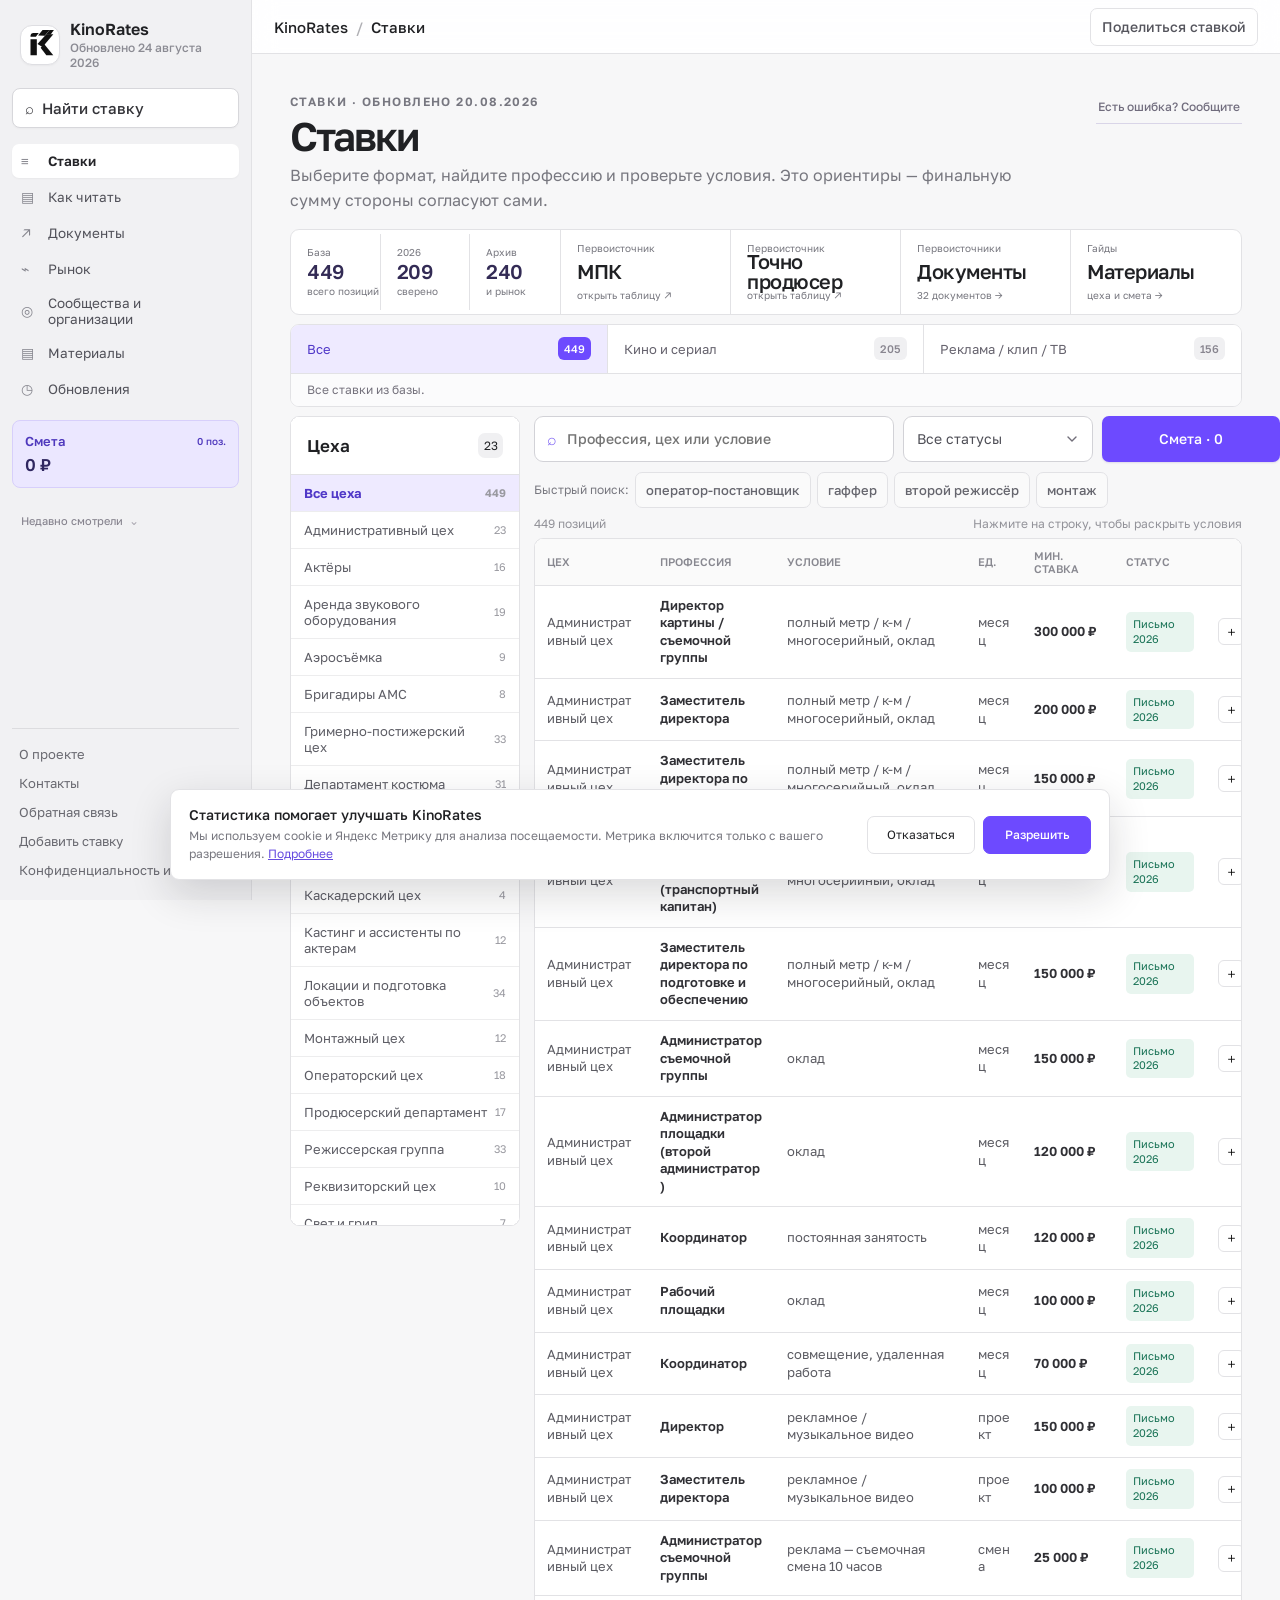
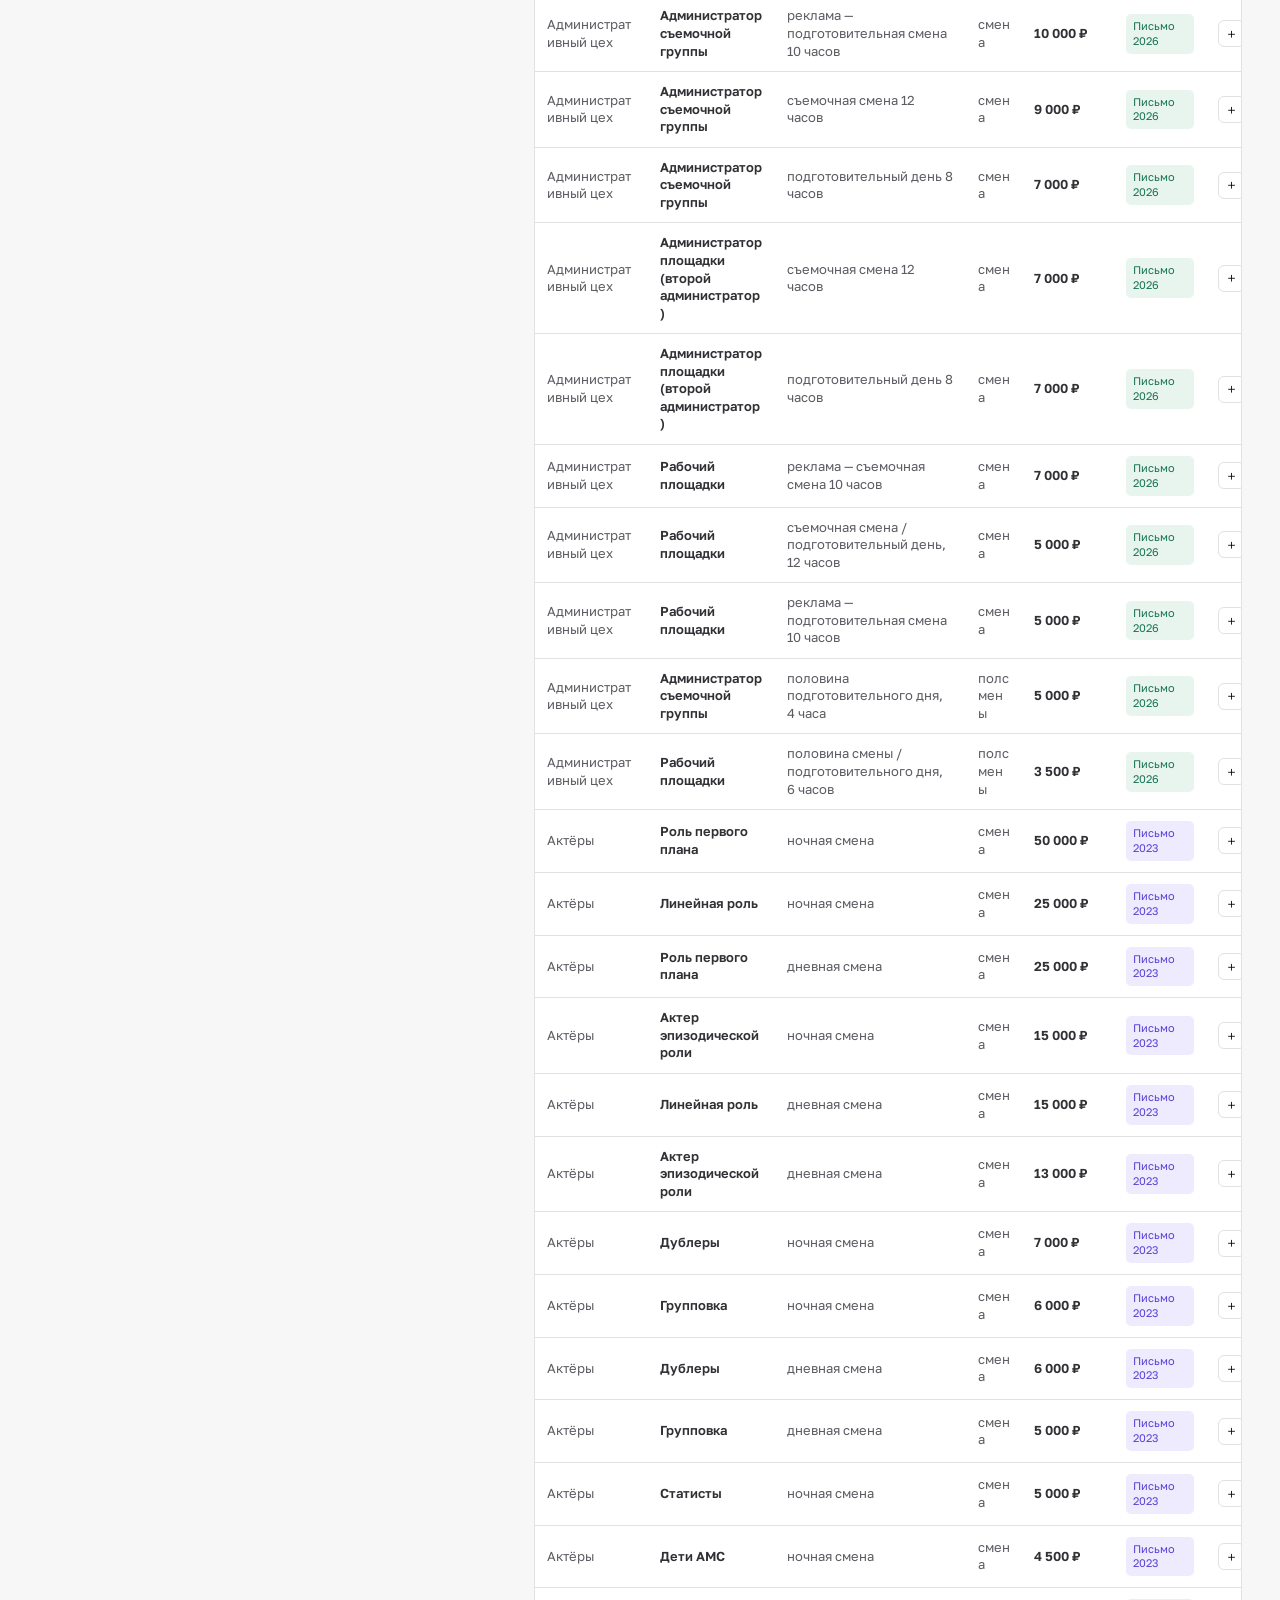
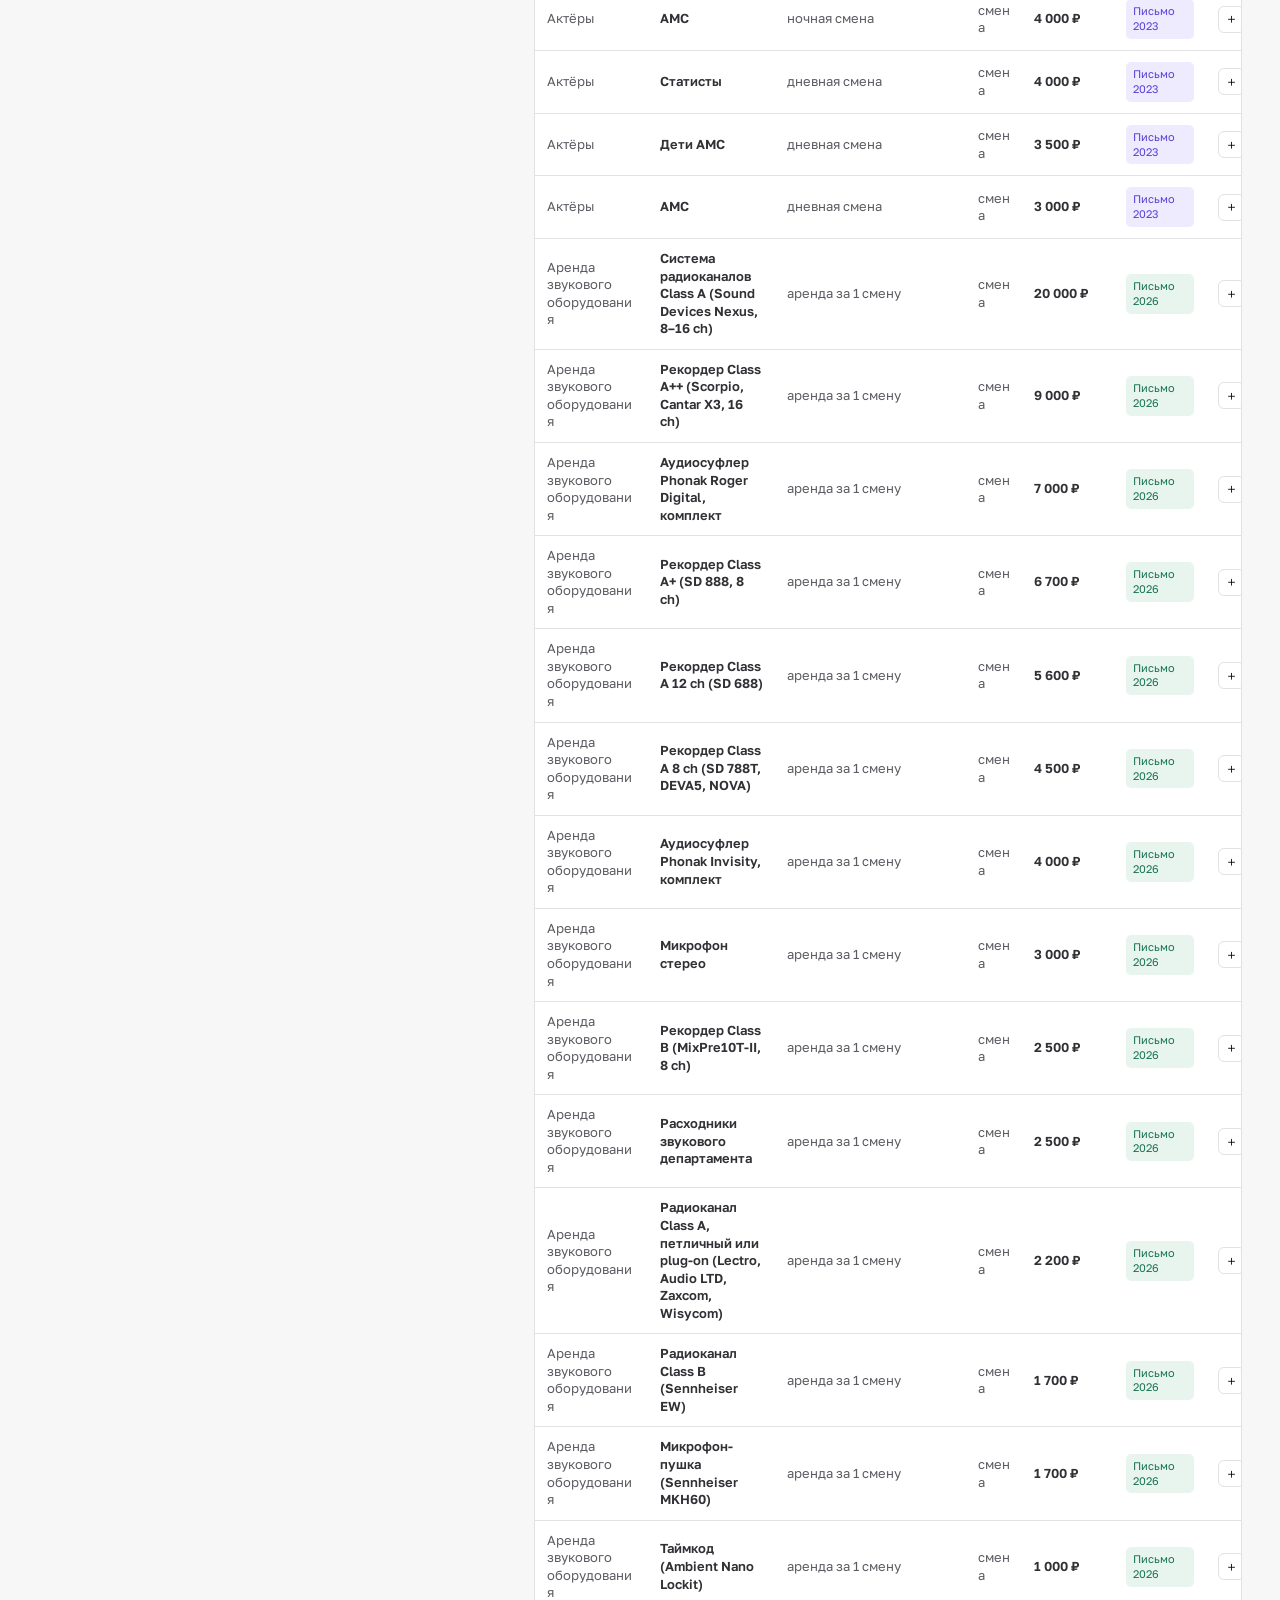
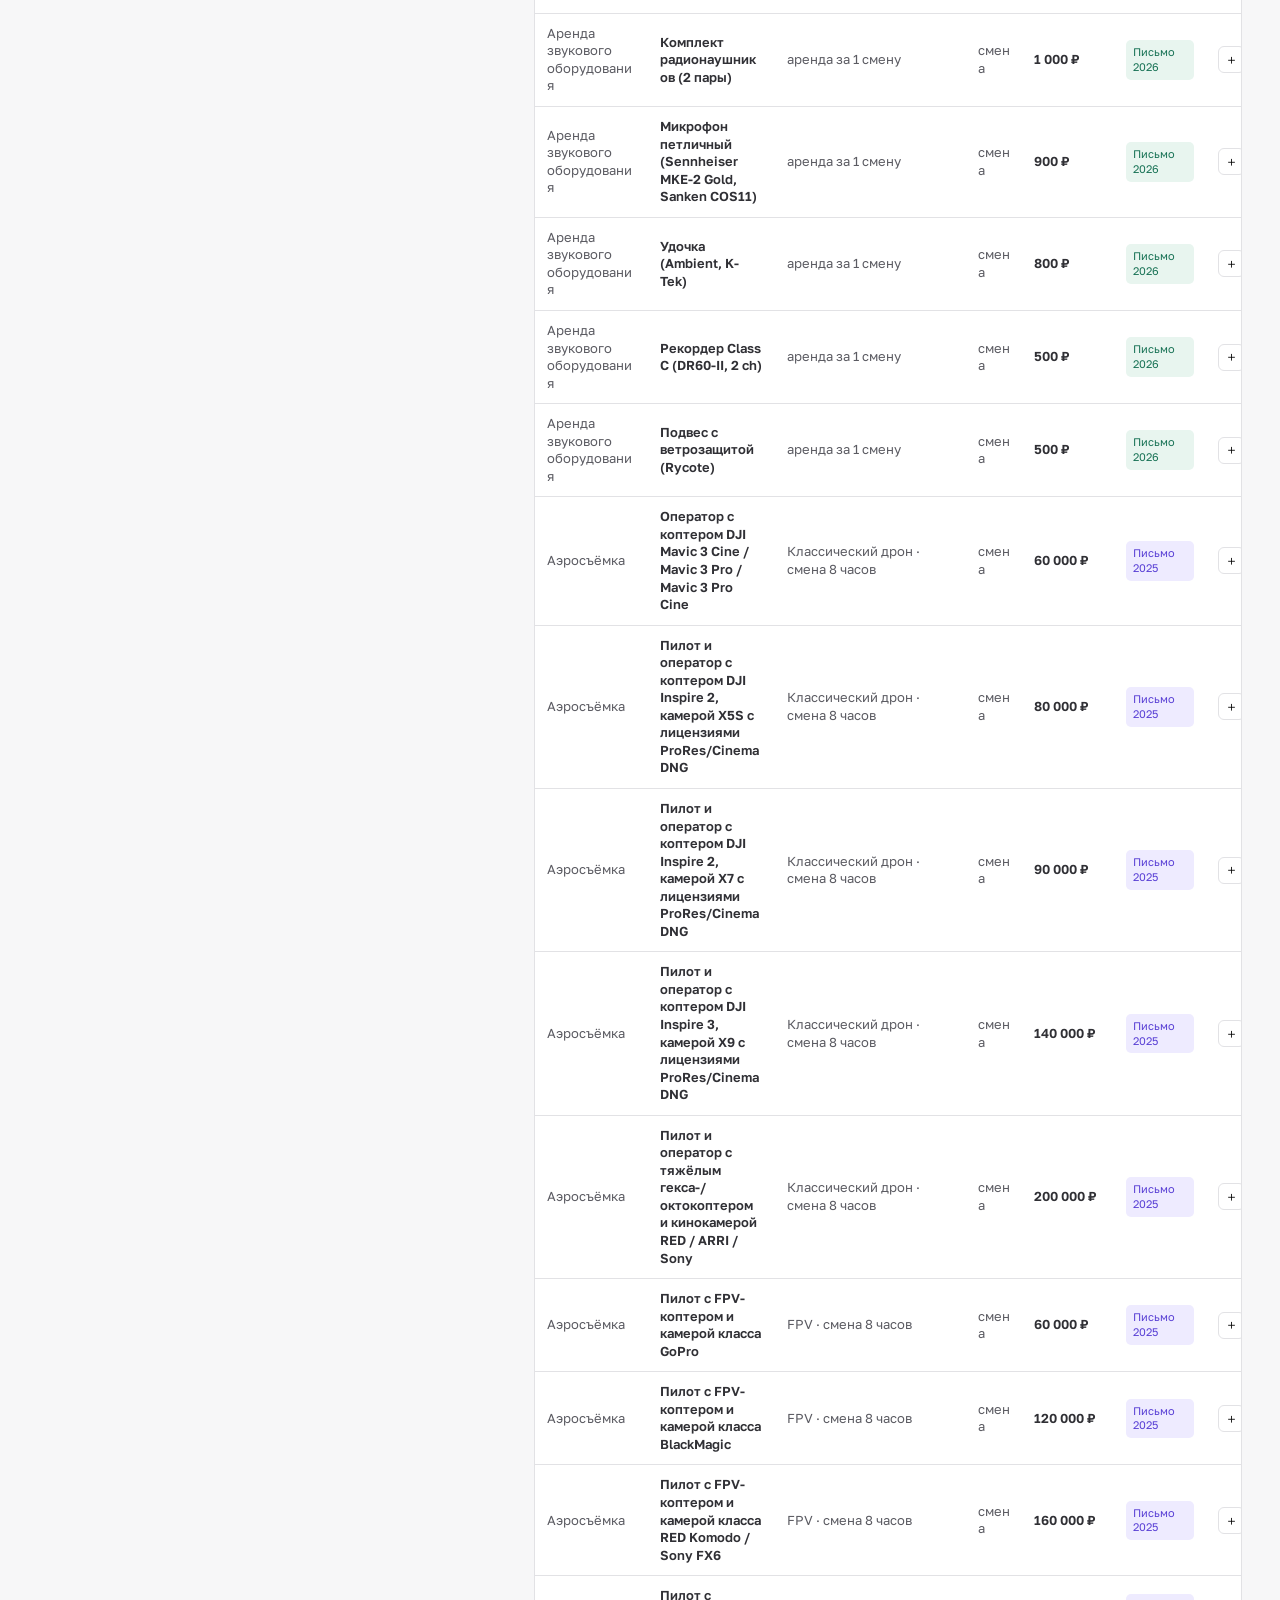
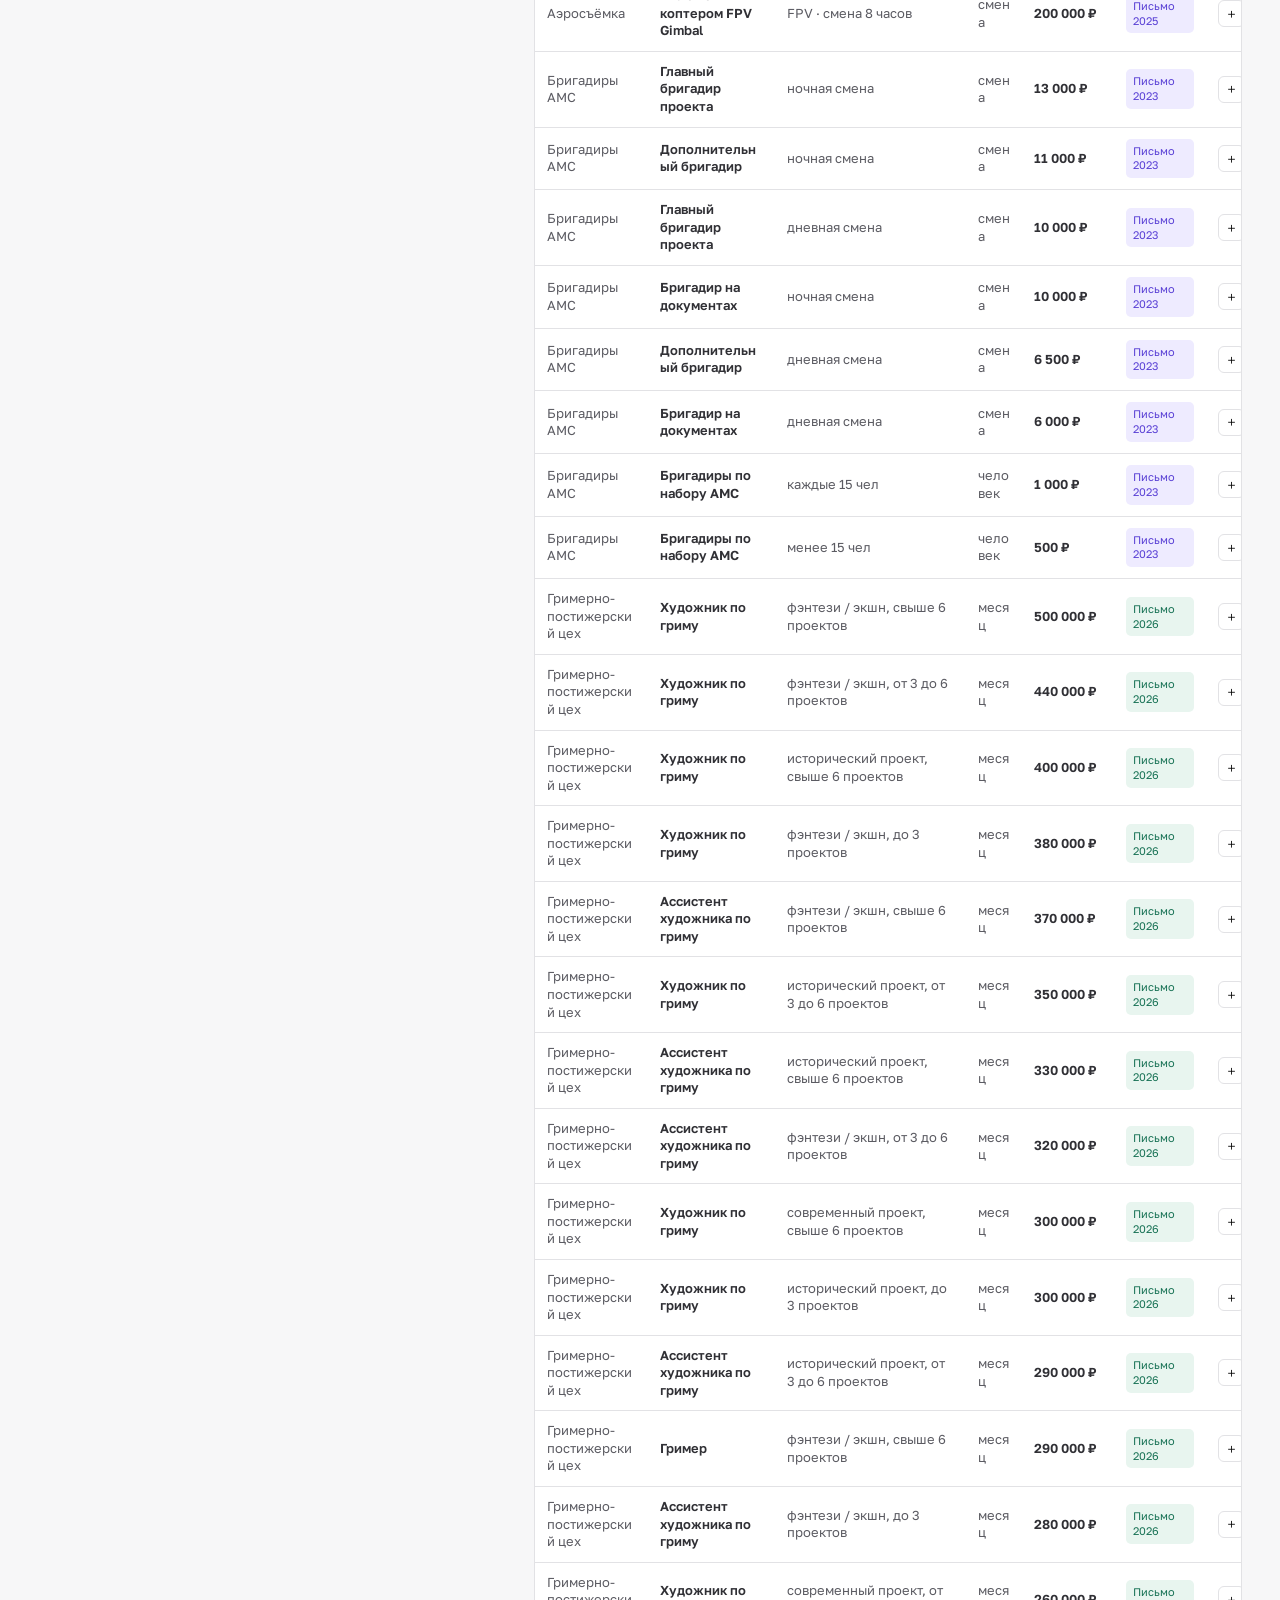
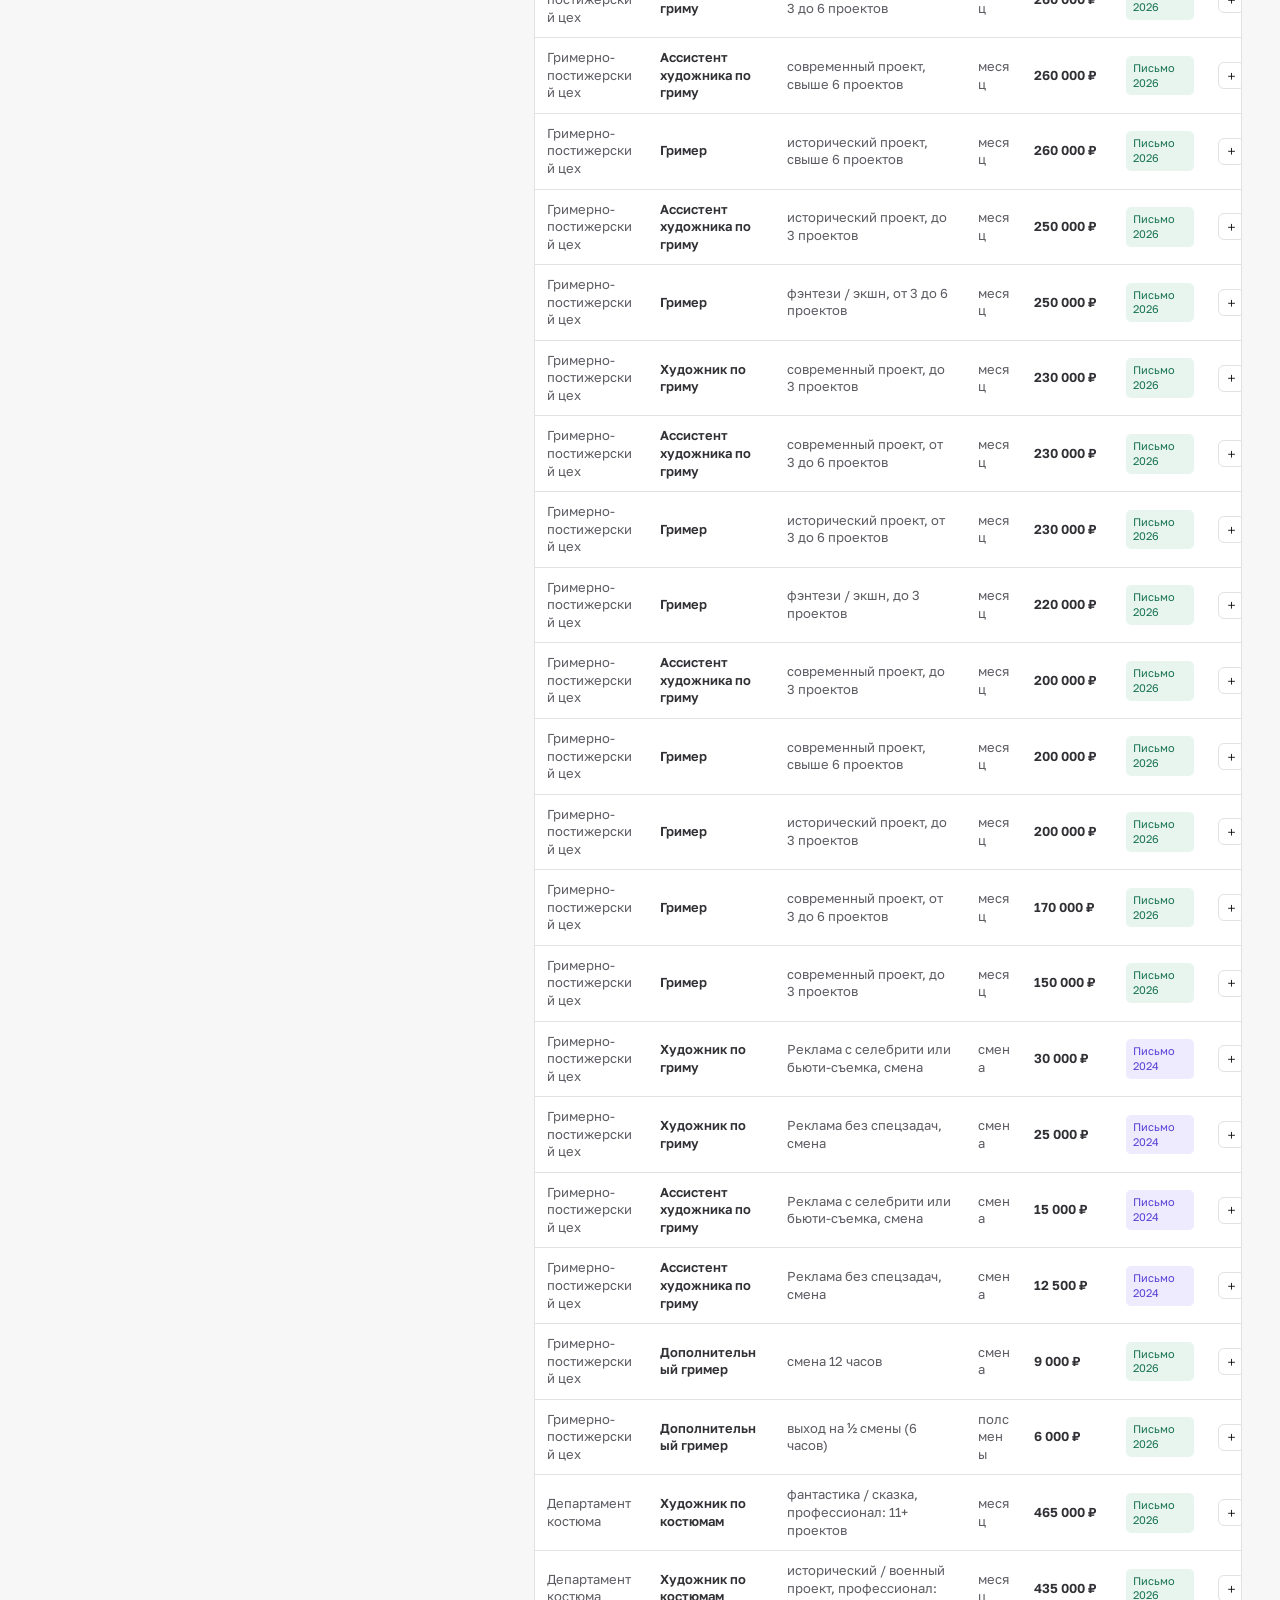
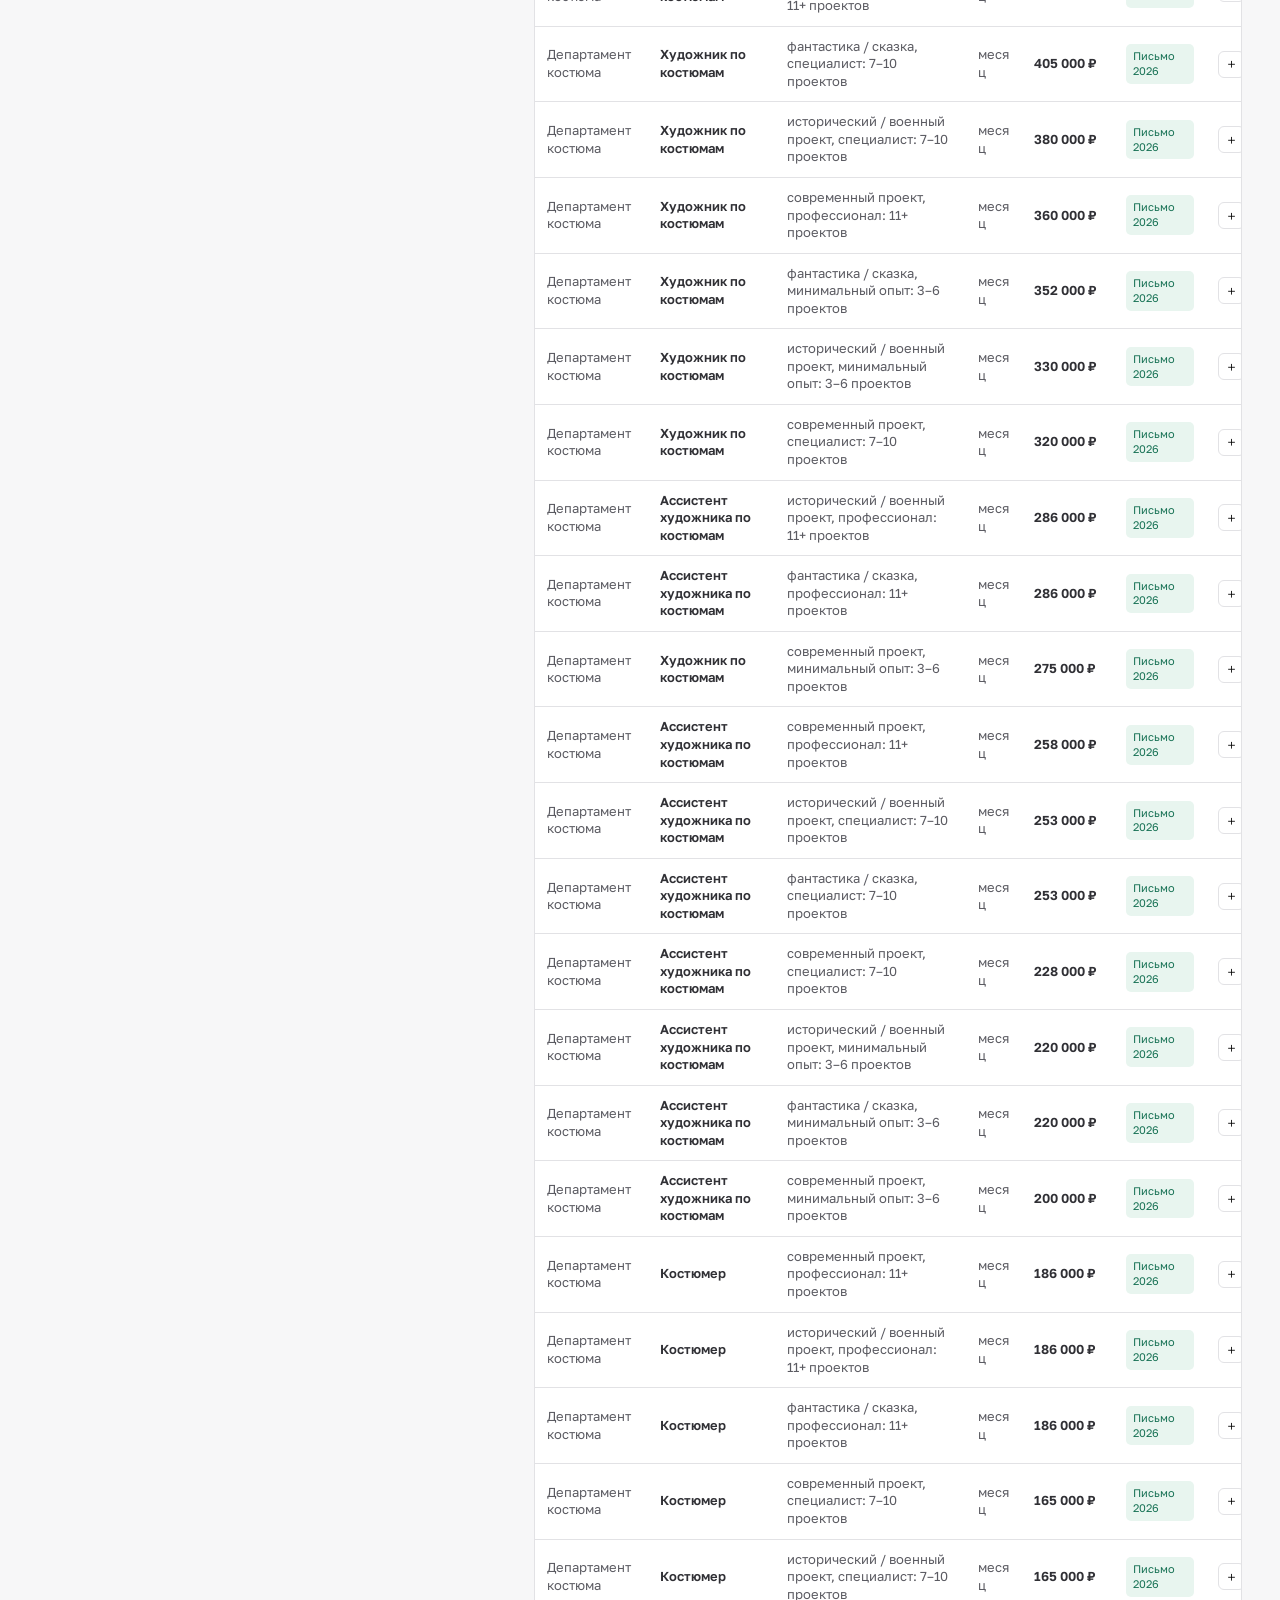
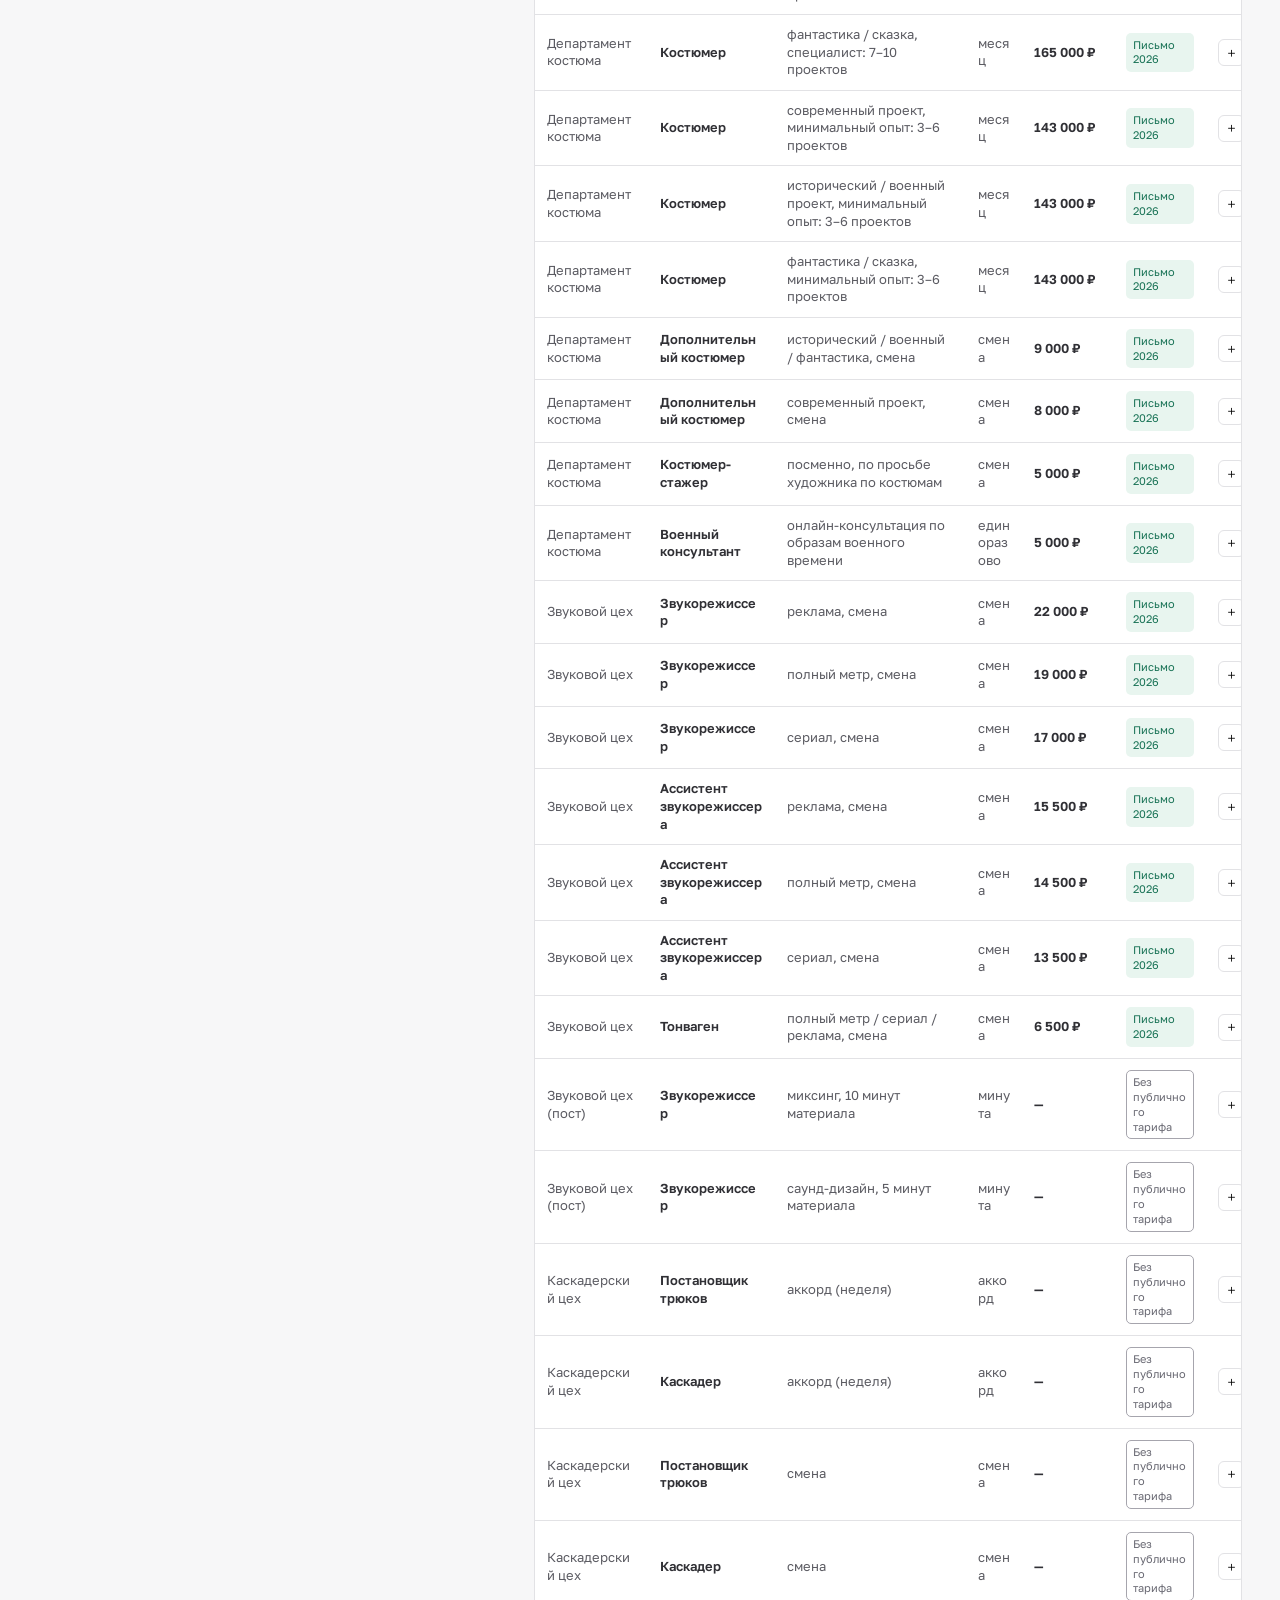
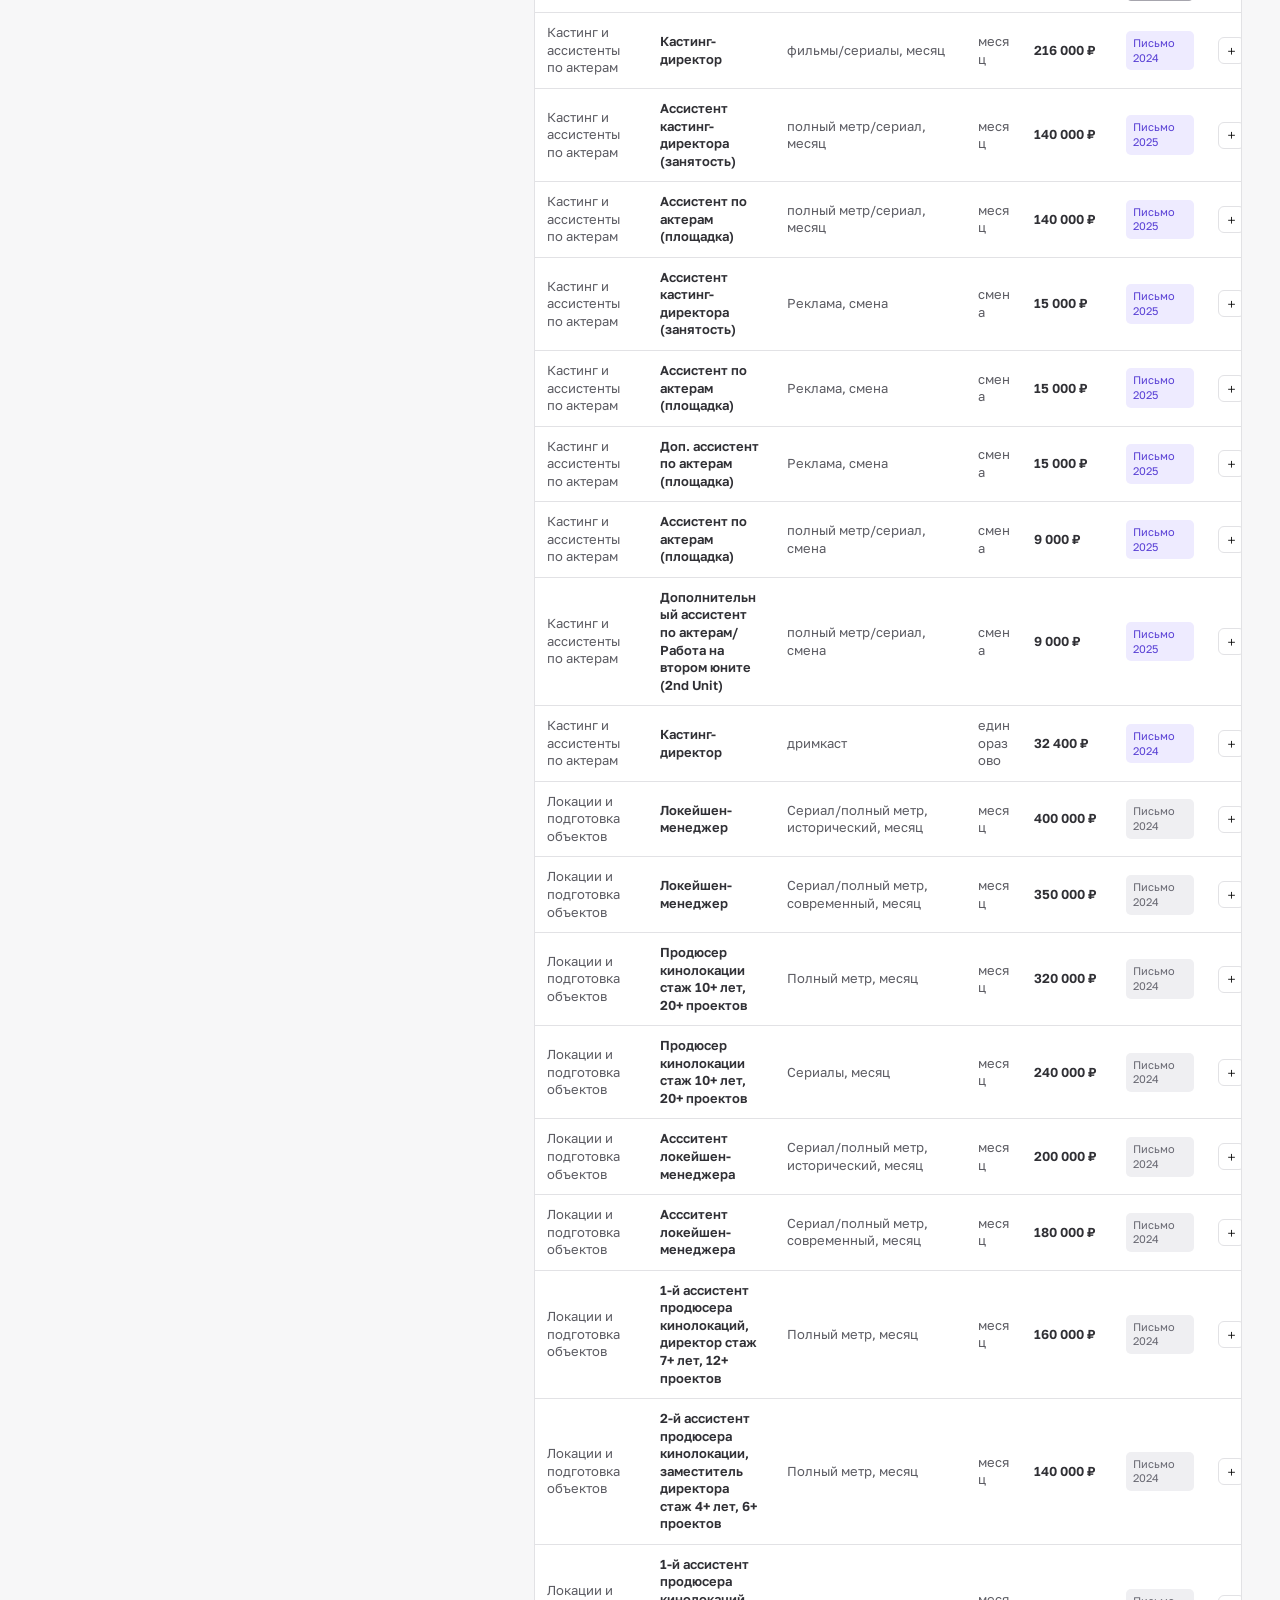
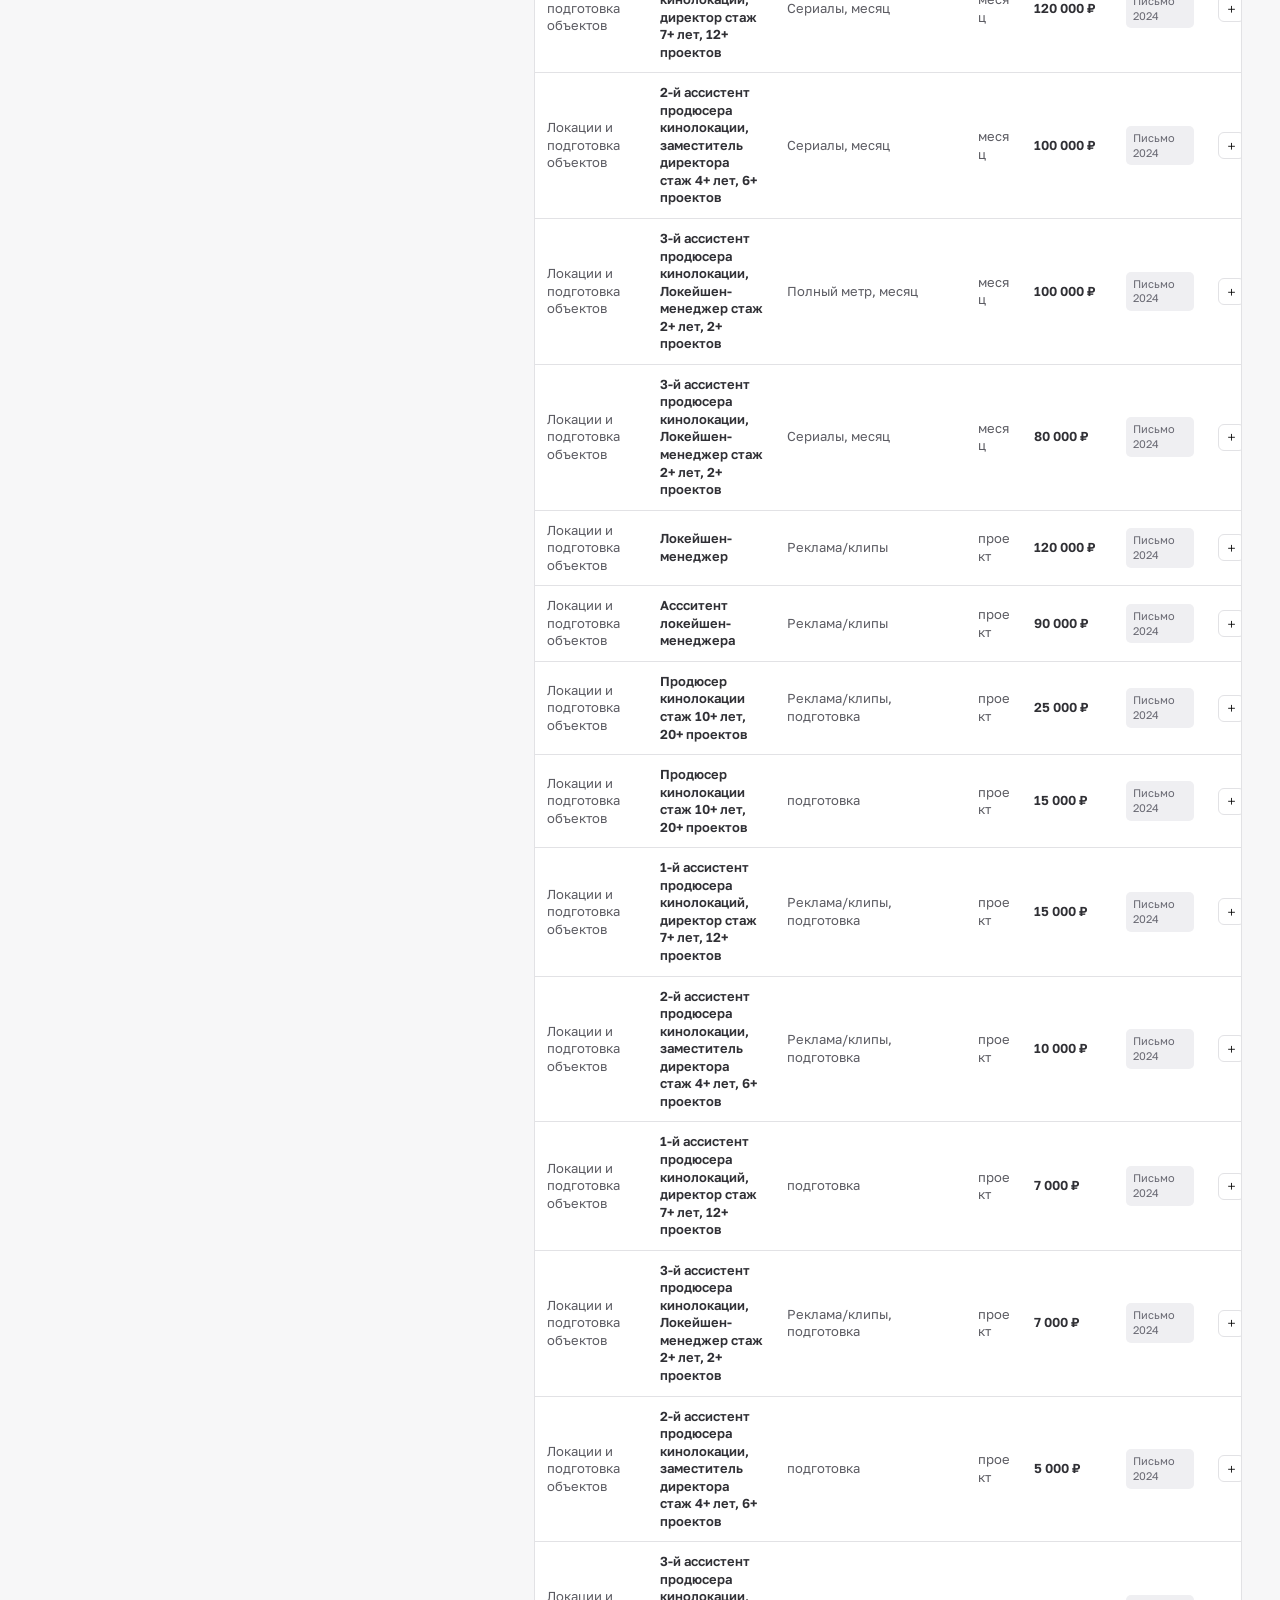
==== index.html @ 15925bc2 "Bust mobile rate context cache" ====
<!doctype html>
<html lang="ru">
<head>
  <meta charset="utf-8">
  <meta name="viewport" content="width=device-width,initial-scale=1">
  <title>KinoRates — ставки и рабочая смета</title>
  <meta name="description" content="Ставки для кино, сериалов и рекламы, первоисточники и рабочая смета — в одном месте.">
  <meta name="robots" content="index, follow, max-image-preview:large">
  <meta name="theme-color" content="#f7f7f8">
  <meta name="referrer" content="strict-origin-when-cross-origin">
  <link rel="icon" href="/favicon.svg?v=20260820-2" type="image/svg+xml">
  <link rel="canonical" href="https://kinorates.ru/">
  <meta property="og:type" content="website"><meta property="og:locale" content="ru_RU"><meta property="og:site_name" content="KinoRates">
  <meta property="og:title" content="KinoRates — ставки и рабочая смета">
  <meta property="og:description" content="Ставки для кино, сериалов и рекламы, первоисточники и рабочая смета — в одном месте.">
  <meta property="og:url" content="https://kinorates.ru/"><meta property="og:image" content="https://kinorates.ru/og-image-v9.png"><meta property="og:image:secure_url" content="https://kinorates.ru/og-image-v9.png">
  <meta property="og:image:width" content="1200"><meta property="og:image:height" content="630"><meta property="og:image:type" content="image/png"><meta property="og:image:alt" content="KinoRates — ставки для кино, сериалов и рекламы">
  <meta name="twitter:card" content="summary_large_image"><meta name="twitter:title" content="KinoRates — ставки и рабочая смета">
  <meta name="twitter:description" content="Ставки для кино, сериалов и рекламы, первоисточники и рабочая смета — в одном месте."><meta name="twitter:image" content="https://kinorates.ru/og-image-v9.png"><meta name="twitter:image:alt" content="KinoRates — ставки для кино, сериалов и рекламы">
  <script type="application/ld+json">{"@context":"https://schema.org","@graph":[{"@type":"WebSite","@id":"https://kinorates.ru/#website","url":"https://kinorates.ru/","name":"KinoRates","alternateName":"КиноРейтс","description":"Ставки для кино, сериалов и рекламы, первоисточники и рабочая смета — в одном месте.","inLanguage":"ru-RU"},{"@type":"WebApplication","@id":"https://kinorates.ru/#application","url":"https://kinorates.ru/","name":"KinoRates — ставки и рабочая смета","description":"Ставки для кино, сериалов и рекламы, первоисточники и рабочая смета — в одном месте.","applicationCategory":"BusinessApplication","operatingSystem":"Any","browserRequirements":"Requires JavaScript","inLanguage":"ru-RU","isAccessibleForFree":true,"dateModified":"2026-08-24","offers":{"@type":"Offer","price":"0","priceCurrency":"RUB"},"isPartOf":{"@id":"https://kinorates.ru/#website"}}]}</script>
  <link rel="preconnect" href="https://fonts.googleapis.com"><link rel="preconnect" href="https://fonts.gstatic.com" crossorigin>
  <link href="https://fonts.googleapis.com/css2?family=Golos+Text:wght@400;500;600&display=swap" rel="stylesheet">
  <link rel="stylesheet" href="app.css?v=20260824-5">
  <link rel="stylesheet" href="brand-logo.css?v=20260820-2">
  <link rel="stylesheet" href="typography-tune.css?v=20260820-1">
  <link rel="stylesheet" href="industry-sources.css?v=20260824-5" data-industry-sources-style>
</head>
<body>
  <div id="app">
    <main class="seo-fallback">
      <h1>Ставки для кино, сериалов и рекламы</h1>
      <p>Найдите профессию, проверьте условия и первоисточник, затем добавьте ставку в рабочую смету.</p>
      <nav aria-label="Основные разделы KinoRates">
        <a href="/stavki-kinotsekhov/">Ставки киноцехов России</a>
        <a href="/smeta-filma/">Смета фильма и расчёт бюджета</a>
        <a href="/operatorskiy-tsekh/">Ставки операторского цеха</a>
        <a href="/rezhisserskiy-tsekh/">Ставки режиссёрского цеха</a>
        <a href="/hudozhestvennyy-tsekh/">Ставки художественного цеха</a>
      </nav>
      <section>
        <h2>Что здесь есть</h2>
        <ul>
          <li>ставки по профессиям и цехам;</li>
          <li>письма, рекомендации и другие первоисточники;</li>
          <li>отдельные данные для кино, сериалов и рекламы;</li>
          <li>цветные метки свежести;</li>
          <li>рабочая смета.</li>
        </ul>
      </section>
    </main>
  </div>
  <div class="cookie-banner" id="cookieBanner" role="dialog" aria-label="Настройки аналитики" aria-live="polite" hidden><div class="cookie-copy"><b>Статистика помогает улучшать KinoRates</b><p>Мы используем cookie и Яндекс Метрику для анализа посещаемости. Метрика включится только с вашего разрешения. <button type="button" data-privacy>Подробнее</button></p></div><div class="cookie-actions"><button type="button" id="cookieReject">Отказаться</button><button class="primary" id="cookieAccept">Разрешить</button></div></div>
  <dialog class="privacy-dialog" id="privacyDialog"><div class="privacy-content"><div class="privacy-top"><div><h2>Конфиденциальность и cookie</h2><p>Какие данные использует KinoRates и зачем.</p></div><button class="dialog-x" id="privacyClose" aria-label="Закрыть">×</button></div><h3>Статистика посещений</h3><p>С вашего разрешения сайт подключает Яндекс Метрику. Она использует cookie и локальное хранилище браузера, чтобы собирать обезличенную статистику: посещённые разделы, источник перехода, характеристики устройства и действия на сайте. До согласия счётчик не загружается.</p><h3>Рабочая смета</h3><p>Добавленные позиции и параметры сметы сохраняются локально в вашем браузере. KinoRates не получает их и не передаёт на сервер.</p><h3>Обратная связь</h3><p>Если вы добровольно отправляете сообщение, обрабатываются указанные вами email, текст обращения и адрес страницы. Данные используются только для рассмотрения обращения и передаются через FormSubmit.</p><h3>Кому могут передаваться данные</h3><ul><li>ООО «Яндекс» — при разрешённой аналитике;</li><li>FormSubmit — при отправке формы обратной связи;</li><li>GitHub Pages — как техническая площадка размещения сайта.</li></ul><h3>Ваш выбор</h3><p>Вы можете отказаться от аналитики без ограничения функций сайта. Изменить выбор можно через пункт «Конфиденциальность и cookie» в левом меню. Связаться с владельцем сайта: <a href="mailto:snegproduction@gmail.com">snegproduction@gmail.com</a>.</p></div></dialog>
  <script src="production-type-filter.js?v=20260823-1"></script><script src="site-updates-data.js?v=20260824-2"></script><script src="updates.js?v=20260820-30"></script><script src="check-log.js?v=20260822-5"></script><script src="rates-data.js?v=20260820-30"></script><script src="sources-data.js?v=20260824-1"></script><script src="market-data.js?v=20260820-30"></script>
  <script src="vendor/pdfmake.min.js" integrity="sha384-G23ofMOEI98f9UnroUBjDi6Ll55Y5E6bOX4VAMJo0nIbuQRIxzn0g4athUOb58zs"></script><script src="vendor/vfs_fonts.js" integrity="sha384-pv+tpy6KGI5sKXJDf7oGPdvyVNKYXfAmDYpZ3r3PNP0d13PJQ6YMiiAEndd5sU15"></script><script>window.KINORATES_PDF_RUNTIME_READY=!!window.pdfMake?.createPdf;</script>
  <script src="app.js?v=20260824-7"></script>
  <script src="seo-nav-link.js?v=20260824-11"></script>
  <script src="industry-support-sources.js?v=20260824-6"></script>
  <script src="share-rate-fix.js?v=20260823-1"></script>
  <script src="budget-ux.js?v=20260824-1" data-budget-ux></script>
  <script src="budget-open-fix.js?v=20260823-1"></script>
  <script src="budget-clear.js?v=20260823-1"></script>
  <script src="budget-header-sync.js?v=20260822-2"></script>
  <script src="contact-telegram.js?v=20260822-1"></script>
  <script src="mobile-budget-flow.js?v=20260901-1"></script>
  <script src="export-branding.js?v=20260823-2"></script>
</body>
</html>
---- app.css ----
:root{--bg:#f7f7f8;--panel:#fff;--ink:#202124;--muted:#77777f;--line:#e2e2e5;--soft:#f0f0f2;--accent:#6d4aff;--accent-soft:#eeeaff;--green:#158a64;--side:252px;font-family:"Golos Text",ui-sans-serif,-apple-system,BlinkMacSystemFont,"Segoe UI",sans-serif;color:var(--ink);background:var(--bg)}
*{box-sizing:border-box}body{margin:0;min-width:320px;background:var(--bg)}button,input,textarea,select{font:inherit}button{cursor:pointer}a{color:inherit;text-decoration:none}.shell{min-height:100vh;display:grid;grid-template-columns:var(--side) minmax(0,1fr)}
.sidebar{position:sticky;z-index:20;top:0;height:100vh;display:flex;flex-direction:column;padding:12px;border-right:1px solid var(--line);background:#f1f1f3}.brand{display:flex;gap:10px;align-items:center;padding:7px 8px 18px;font-size:13px;font-weight:720}.brand b{display:grid;width:28px;height:28px;place-items:center;border-radius:8px;color:#fff;background:var(--ink)}.brand span{display:grid}.brand small{margin-top:1px;color:#8b8b93;font-size:8px;font-weight:500}.new-button{width:100%;display:flex;gap:8px;align-items:center;padding:10px 12px;border:1px solid #d7d7db;border-radius:8px;background:#fff;color:#333338;font-size:11px;font-weight:650;text-align:left;box-shadow:0 1px 2px rgba(0,0,0,.03)}
.sidebar nav{display:grid;gap:2px;margin-top:16px}.sidebar nav a,.history a{display:grid;grid-template-columns:20px 1fr auto;gap:7px;align-items:center;min-height:34px;padding:0 9px;border-radius:7px;color:#515159;font-size:11px}.sidebar nav a.active{color:#242428;background:#fff;box-shadow:0 1px 2px rgba(0,0,0,.04)}.sidebar i{color:#85858d;font-style:normal}.sidebar em{display:grid;min-width:17px;height:17px;place-items:center;border-radius:5px;color:#8a8a91;background:var(--soft);font-size:8px;font-style:normal}.history{display:grid;gap:2px;margin-top:24px}.history>small{margin:0 9px 7px;color:#929299;font-size:8px;font-weight:700;letter-spacing:.08em}.history a{color:#77777e;font-size:10px}.sidebar footer{display:grid;gap:3px;margin-top:auto;padding:12px 7px 5px;border-top:1px solid #dcdcdf}.sidebar footer a,.sidebar footer button{padding:5px 0;border:0;color:#696970;background:transparent;font-size:9px;text-align:left}.sidebar footer small{margin-top:6px;color:#9b9ba1;font-size:8px}
main{min-width:0}.topbar{position:sticky;z-index:10;top:0;height:54px;display:flex;align-items:center;justify-content:space-between;padding:0 22px;border-bottom:1px solid var(--line);background:rgba(255,255,255,.88);backdrop-filter:blur(12px)}.breadcrumb{display:flex;gap:8px;font-size:11px;font-weight:650}.breadcrumb span{color:#b0b0b5}.top-actions{display:flex;gap:10px;align-items:center}.quiet,.primary{min-height:32px;padding:0 11px;border-radius:7px;font-size:10px;font-weight:600}.quiet{border:1px solid var(--line);background:#fff;color:#55555d}.primary{border:0;color:#fff;background:var(--accent)}.avatar{width:29px;height:29px;border:0;border-radius:8px;color:#4f38c9;background:#e9e4ff;font-size:9px;font-weight:700}.menu{display:none;border:0;background:transparent}.view{max-width:1260px;margin:0 auto;padding:36px 38px 90px}
.hero{max-width:850px;margin:34px auto 45px;text-align:center}.eyebrow,.page-head>div>span,.content-section header small,.block header small{color:#777780;font-size:8px;font-weight:720;letter-spacing:.12em;text-transform:uppercase}.hero h1{margin:13px 0 8px;font-size:clamp(36px,5vw,58px);line-height:1;letter-spacing:-.055em}.hero>p{margin:0 auto 24px;color:var(--muted);font-size:12px;line-height:1.55}.assistant-bar{max-width:760px;margin:0 auto;padding:13px 14px 9px;border:1px solid #d2d2d7;border-radius:14px;background:#fff;text-align:left;box-shadow:0 10px 32px rgba(0,0,0,.065)}.assistant-bar textarea{width:100%;min-height:43px;resize:none;border:0;outline:0;background:transparent;color:var(--ink);font-size:12px}.assistant-actions{display:flex;align-items:center;gap:8px}.assistant-actions button{width:26px;height:26px;border:1px solid var(--line);border-radius:7px;background:#fff}.assistant-actions span{color:#9999a0;font-size:8px}.assistant-actions .send{margin-left:auto;border:0;color:#fff;background:var(--ink)}.prompt-chips{display:flex;flex-wrap:wrap;justify-content:center;gap:7px;margin-top:12px}.prompt-chips button,.suggested button{min-height:28px;padding:0 10px;border:1px solid var(--line);border-radius:7px;color:#66666e;background:#fafafa;font-size:9px}
.snapshot{display:grid;grid-template-columns:repeat(4,1fr);margin-bottom:14px;border:1px solid var(--line);border-radius:9px;background:#fff}.snapshot div{padding:17px 18px;border-right:1px solid var(--line)}.snapshot div:last-child{border:0}.snapshot span{display:block;color:var(--muted);font-size:8px}.snapshot b{display:block;margin-top:6px;font-size:22px;letter-spacing:-.035em}.home-grid{display:grid;grid-template-columns:1fr 1fr;gap:14px}.block,.content-section{border:1px solid var(--line);border-radius:9px;background:#fff}.block>header,.content-section>header{display:flex;justify-content:space-between;align-items:flex-start;padding:18px;border-bottom:1px solid var(--line)}.block h2,.content-section h2{margin:4px 0 0;font-size:14px}.block header a,.content-section header a{color:#696970;font-size:9px}.empty{min-height:215px;display:grid;grid-template-columns:34px 1fr;gap:11px;align-content:center;padding:22px}.empty-icon{display:grid;width:32px;height:32px;place-items:center;border-radius:8px;color:#765cff;background:var(--accent-soft)}.empty b{font-size:11px}.empty p{max-width:320px;margin:4px 0 12px;color:var(--muted);font-size:9px;line-height:1.5}.empty button{grid-column:2;width:max-content}.updates{padding:7px 18px}.updates article{display:grid;grid-template-columns:8px 1fr;gap:10px;padding:12px 0;border-bottom:1px solid var(--line)}.updates article:last-child{border:0}.updates article>span{width:5px;height:5px;margin-top:5px;border-radius:50%;background:var(--accent)}.updates b{font-size:10px}.updates p{margin:3px 0;color:var(--muted);font-size:8px;line-height:1.45}.updates small{color:#a0a0a6;font-size:7px}.content-section{margin-top:14px}.article-grid{display:grid;grid-template-columns:repeat(3,1fr)}.article-grid.standalone{margin-top:14px;border:1px solid var(--line);border-radius:9px;background:#fff}.article-grid article{min-height:185px;padding:20px;border-right:1px solid var(--line)}.article-grid article:last-child{border:0}.article-grid article>span,.knowledge-lead span{color:#684fe5;font-size:8px;font-weight:700;text-transform:uppercase}.article-grid h3{margin:20px 0 8px;font-size:13px;line-height:1.25}.article-grid p{margin:0;color:var(--muted);font-size:9px;line-height:1.55}.article-grid a{display:block;margin-top:18px;color:#55555d;font-size:9px;font-weight:650}
.page-head{display:flex;justify-content:space-between;align-items:flex-start;padding:17px 0 28px;border-bottom:1px solid var(--line)}.page-head h1{margin:7px 0 8px;font-size:36px;line-height:1;letter-spacing:-.045em}.page-head p{max-width:590px;margin:0;color:var(--muted);font-size:11px;line-height:1.55}.empty-project{max-width:560px;margin:70px auto 0;text-align:center}.project-visual{display:flex;justify-content:center;margin-bottom:24px}.project-visual i{display:grid;width:58px;height:72px;place-items:center;margin-left:-8px;border:1px solid var(--line);border-radius:9px;background:#fff;color:#8c8c94;box-shadow:0 7px 18px rgba(0,0,0,.04);font-size:10px;font-style:normal;transform:rotate(-4deg)}.project-visual i:nth-child(2){z-index:2;color:#674cde;transform:translateY(-7px)}.project-visual i:nth-child(3){transform:rotate(4deg)}.empty-project h2{margin:0;font-size:19px}.empty-project p{max-width:450px;margin:8px auto 18px;color:var(--muted);font-size:10px;line-height:1.6}
.data-toolbar{display:grid;grid-template-columns:1fr 170px;gap:9px;margin-top:18px}.ai-search{display:flex;align-items:center;gap:8px;padding:0 12px;border:1px solid #d2d2d7;border-radius:9px;background:#fff}.ai-search span{color:#7b60f3}.ai-search input,.data-toolbar select{height:42px;border:0;outline:0;background:transparent;font-size:10px}.ai-search input{width:100%}.data-toolbar select{padding:0 10px;border:1px solid var(--line);border-radius:9px;background:#fff}.suggested{display:flex;gap:6px;align-items:center;margin:9px 0 16px}.suggested span{color:var(--muted);font-size:8px}.table-meta{display:flex;justify-content:space-between;margin-bottom:7px;color:#929299;font-size:8px}.table-wrap{overflow:auto;border:1px solid var(--line);border-radius:9px;background:#fff}table{width:100%;min-width:850px;border-collapse:collapse}th{padding:10px 12px;border-bottom:1px solid var(--line);color:#888890;background:#fafafa;font-size:7px;text-align:left;text-transform:uppercase}td{max-width:280px;padding:11px 12px;border-bottom:1px solid var(--line);color:#5b5b62;font-size:9px}tr:last-child td{border:0}td b{color:#303035}td small{display:block;margin-top:3px;color:#94949b;font-size:7px}.status{display:inline-flex;padding:4px 6px;border-radius:5px;color:#86734c;background:#f7f1e6;font-size:7px}.status.good{color:#187255;background:#e8f5ef}
.knowledge-lead{display:grid;grid-template-columns:1.2fr .8fr;gap:45px;margin:20px 0 14px;padding:34px;border:1px solid var(--line);border-radius:9px;background:#fff}.knowledge-lead h2{max-width:500px;margin:12px 0 9px;font-size:25px;letter-spacing:-.035em}.knowledge-lead p{color:var(--muted);font-size:10px;line-height:1.6}.knowledge-dialog{padding:17px;border-radius:9px;background:#f5f5f6}.knowledge-dialog span{display:block;margin-top:8px;color:#94949b;font-size:7px}.knowledge-dialog p{margin:5px 0 15px;color:#494950;font-size:9px}.resource-list{margin-top:18px;border:1px solid var(--line);border-radius:9px;background:#fff}.resource-list a{display:grid;grid-template-columns:32px 1fr auto;gap:10px;align-items:center;padding:14px 16px;border-bottom:1px solid var(--line)}.resource-list a:last-child{border:0}.resource-list i{color:#9b9ba2;font-size:8px;font-style:normal}.resource-list b{display:block;font-size:10px}.resource-list span{display:block;margin-top:3px;color:var(--muted);font-size:8px}.resource-list em{color:#68686f;font-size:8px;font-style:normal}
.about-grid{display:grid;grid-template-columns:1.25fr .75fr;gap:14px;margin-top:18px}.about-grid>section,.about-grid>aside{padding:30px;border:1px solid var(--line);border-radius:9px;background:#fff}.about-grid h2{margin:0 0 28px;font-size:28px;letter-spacing:-.04em}.about-grid p{max-width:610px;color:#66666e;font-size:11px;line-height:1.65}.about-grid aside{display:grid;grid-template-columns:1fr 1fr}.about-grid aside div{padding:15px;border-right:1px solid var(--line);border-bottom:1px solid var(--line)}.about-grid aside div:nth-child(even){border-right:0}.about-grid aside div:nth-child(n+3){border-bottom:0}.about-grid aside span{display:block;color:var(--muted);font-size:8px}.about-grid aside b{display:block;margin-top:7px;font-size:17px}
.scrim{display:none}.modal{position:fixed;z-index:50;top:50%;left:50%;width:min(580px,calc(100vw - 28px));padding:28px;border:1px solid var(--line);border-radius:13px;background:#fff;box-shadow:0 28px 90px rgba(0,0,0,.24);transform:translate(-50%,-50%)}.modal::backdrop{background:rgba(25,25,28,.35);backdrop-filter:blur(3px)}.modal>span{color:#7b61e7;font-size:8px;font-weight:700;letter-spacing:.1em}.modal h2{margin:8px 0;font-size:25px;letter-spacing:-.035em}.modal>p{color:var(--muted);font-size:10px;line-height:1.55}.modal-close{position:absolute;top:15px;right:15px;width:28px;height:28px;border:0;border-radius:7px;background:var(--soft)}.choice-grid{display:grid;grid-template-columns:1fr 1fr;gap:8px;margin:20px 0}.choice-grid button{padding:15px;border:1px solid var(--line);border-radius:8px;background:#fff;font-size:11px;font-weight:650;text-align:left}.choice-grid small{display:block;margin-top:4px;color:var(--muted);font-size:8px;font-weight:400}.modal .assistant-bar{box-shadow:none}.modal footer{display:flex;justify-content:flex-end;gap:8px;margin-top:20px}.feedback select,.feedback>textarea{width:100%;margin-top:8px;padding:10px;border:1px solid var(--line);border-radius:8px;outline:0;background:#fff;font-size:10px}.feedback>small{display:block;margin-top:8px;color:#9999a0;font-size:8px}
@media(max-width:950px){:root{--side:76px}.brand span,.new-button span,.sidebar nav span,.history,.sidebar footer{display:none}.brand,.sidebar nav a,.new-button{justify-content:center}.sidebar nav a{grid-template-columns:20px}.home-grid{grid-template-columns:1fr}.article-grid{grid-template-columns:1fr}.article-grid article{min-height:0;border-right:0;border-bottom:1px solid var(--line)}.article-grid article:last-child{border-bottom:0}.knowledge-lead{grid-template-columns:1fr}.about-grid{grid-template-columns:1fr}}
@media(max-width:680px){:root{--side:0}.shell{display:block}.sidebar{position:fixed;left:0;width:260px;transform:translateX(-105%);transition:.2s}.sidebar.open{transform:none}.sidebar.open .brand span,.sidebar.open .new-button span,.sidebar.open nav span,.sidebar.open .history,.sidebar.open footer{display:grid}.sidebar.open nav a{grid-template-columns:20px 1fr auto;justify-content:initial}.menu{display:block}.breadcrumb{font-size:10px}.topbar{padding:0 12px}.top-actions .quiet{display:none}.view{padding:23px 15px 75px}.hero{margin:20px auto 34px;text-align:left}.hero h1{font-size:38px}.prompt-chips{justify-content:flex-start}.snapshot{grid-template-columns:1fr 1fr}.snapshot div:nth-child(2){border-right:0}.snapshot div:nth-child(-n+2){border-bottom:1px solid var(--line)}.page-head{display:grid;gap:18px}.page-head h1{font-size:30px}.data-toolbar{grid-template-columns:1fr}.suggested{overflow:auto}.knowledge-lead{padding:22px}.resource-list em{display:none}.scrim.show{position:fixed;z-index:15;inset:0;display:block;border:0;background:rgba(0,0,0,.25)}}

/* Typography scale test: roughly 2× for previously undersized interface copy. */
.brand{font-size:16px}.brand small{font-size:12px}.new-button{font-size:15px}
.sidebar nav a{font-size:15px}.sidebar em{font-size:12px}.history>small{font-size:11px}.history a{font-size:13px}.sidebar footer a,.sidebar footer button{font-size:13px}.sidebar footer small{font-size:11px}
.breadcrumb{font-size:15px}.quiet,.primary{min-height:38px;font-size:14px}.avatar{font-size:12px}
.eyebrow,.page-head>div>span,.content-section header small,.block header small{font-size:12px}.hero>p{font-size:17px}.assistant-bar textarea{font-size:17px}.assistant-actions span{font-size:12px}.prompt-chips button,.suggested button{min-height:36px;font-size:13px}
.snapshot span{font-size:12px}.block h2,.content-section h2{font-size:19px}.block header a,.content-section header a{font-size:13px}.empty b{font-size:16px}.empty p{font-size:13px}.updates b{font-size:14px}.updates p{font-size:12px}.updates small{font-size:10px}
.article-grid article>span,.knowledge-lead span{font-size:11px}.article-grid h3{font-size:18px}.article-grid p{font-size:14px}.article-grid a{font-size:13px}.page-head p{font-size:16px}.empty-project p{font-size:15px}
.ai-search input,.data-toolbar select{font-size:14px}.suggested span,.table-meta{font-size:12px}th{font-size:11px}td{font-size:14px}td small,.status{font-size:11px}
.knowledge-lead p{font-size:15px}.knowledge-dialog span{font-size:11px}.knowledge-dialog p{font-size:14px}.resource-list i,.resource-list span,.resource-list em{font-size:12px}.resource-list b{font-size:15px}
.about-grid p{font-size:16px}.about-grid aside span{font-size:12px}.modal>span{font-size:11px}.modal>p{font-size:15px}.choice-grid button{font-size:16px}.choice-grid small{font-size:12px}.feedback select,.feedback>textarea{font-size:14px}.feedback>small{font-size:11px}

/* Rates-first concept: original KinoRates structure in a conversational shell. */
.registry-page{max-width:none}.registry-intro{display:flex;justify-content:space-between;gap:40px;align-items:flex-start;padding:12px 0 27px}.registry-intro h1{margin:8px 0 10px;font-size:44px;line-height:1;letter-spacing:-.05em}.registry-intro p{max-width:760px;margin:0;color:var(--muted);font-size:16px;line-height:1.55}.source-strip{display:grid;grid-template-columns:repeat(3,minmax(150px,1fr)) 1.25fr;margin-bottom:14px;border:1px solid var(--line);border-radius:9px;background:#fff}.source-strip>a{display:grid;gap:4px;padding:16px 18px;border-right:1px solid var(--line)}.source-strip span,.source-strip small{color:var(--muted);font-size:11px}.source-strip b{font-size:15px}.registry-stats{display:grid;grid-template-columns:auto 1fr auto 1fr;gap:7px;align-items:center;padding:16px 18px}.registry-stats b{font-size:22px}.registry-stats span{font-size:11px}
.registry-workspace{display:grid;grid-template-columns:230px minmax(0,1fr);gap:14px;align-items:start}.dept-list{position:sticky;top:70px;max-height:calc(100vh - 90px);overflow:auto;border:1px solid var(--line);border-radius:9px;background:#fff}.dept-list header{position:sticky;top:0;display:flex;justify-content:space-between;align-items:center;padding:16px;border-bottom:1px solid var(--line);background:#fff}.dept-list h2{margin:0;font-size:17px}.dept-list header span{display:grid;min-width:25px;height:25px;place-items:center;border-radius:7px;background:var(--soft);font-size:12px}.dept-list button{width:100%;display:grid;grid-template-columns:1fr auto;gap:8px;align-items:center;padding:10px 13px;border:0;border-bottom:1px solid #ededee;background:#fff;color:#5d5d65;font-size:13px;text-align:left}.dept-list button.active{color:#5038c8;background:var(--accent-soft);font-weight:650}.dept-list em{color:#9999a0;font-size:11px;font-style:normal}.registry-main{min-width:0}.registry-controls{display:grid;grid-template-columns:minmax(320px,1fr) 170px auto;gap:8px;margin-bottom:10px}.main-search{min-height:44px}.registry-layout{display:grid;grid-template-columns:minmax(0,1fr) 310px;gap:10px;align-items:start}.registry-layout .suggested{margin:0 0 8px}.registry-layout table{min-width:950px}.registry-layout td{font-size:13px;cursor:pointer}.registry-layout td:nth-child(1){max-width:150px}.registry-layout td:nth-child(3){max-width:250px}.registry-layout tr:hover td,.registry-layout tr.selected td{background:#f7f5ff}.row-add{width:27px;height:27px;border:1px solid var(--line);border-radius:6px;background:#fff}.rate-inspector{position:sticky;top:70px;min-height:390px;border:1px solid var(--line);border-radius:9px;background:#fff}.inspector-empty{display:grid;place-items:center;align-content:center;min-height:390px;padding:28px;text-align:center}.inspector-empty i{font-size:25px;font-style:normal;color:#9a8bea}.inspector-empty b{margin-top:14px;font-size:16px}.inspector-empty p{max-width:220px;color:var(--muted);font-size:13px;line-height:1.5}.inspector-head{padding:20px;border-bottom:1px solid var(--line)}.inspector-head span{color:#7359e5;font-size:11px;font-weight:700;text-transform:uppercase}.inspector-head h2{margin:9px 0 7px;font-size:21px;letter-spacing:-.03em}.inspector-head p{margin:0;color:var(--muted);font-size:13px;line-height:1.45}.inspector-rate{padding:19px 20px;border-bottom:1px solid var(--line)}.inspector-rate span,.inspector-rate small{display:block;color:var(--muted);font-size:11px}.inspector-rate b{display:block;margin:7px 0 3px;font-size:25px}.rate-inspector dl{margin:0;padding:8px 20px}.rate-inspector dl div{display:flex;justify-content:space-between;gap:12px;padding:10px 0;border-bottom:1px solid var(--line);font-size:12px}.rate-inspector dt{color:var(--muted)}.rate-inspector dd{margin:0;text-align:right}.rate-inspector section{padding:12px 20px;border-top:1px solid var(--line)}.rate-inspector section b{font-size:12px}.rate-inspector section p{margin:5px 0 0;color:var(--muted);font-size:12px;line-height:1.45}.rate-inspector>.primary{width:calc(100% - 40px);margin:16px 20px 8px}.source-button{display:block;margin:5px 20px 20px;color:#5b43cb;font-size:12px;text-align:center}
@media(max-width:1150px){.registry-layout{grid-template-columns:1fr}.rate-inspector{position:static;min-height:0}.inspector-empty{min-height:180px}.source-strip{grid-template-columns:repeat(3,1fr)}.registry-stats{grid-column:1/-1;border-top:1px solid var(--line)}}
@media(max-width:780px){.registry-intro{display:grid}.source-strip{grid-template-columns:1fr 1fr}.source-strip>a:nth-child(2){border-right:0}.source-strip>a:nth-child(3){grid-column:1/-1;border-top:1px solid var(--line);border-right:0}.registry-workspace{grid-template-columns:1fr}.dept-list{position:static;display:flex;overflow:auto;padding:7px}.dept-list header{display:none}.dept-list button{flex:0 0 auto;width:auto;border:0;border-radius:7px;white-space:nowrap}.registry-controls{grid-template-columns:1fr}.registry-intro h1{font-size:36px}.registry-intro p{font-size:14px}}

/* Softer weight pass after increasing the type scale. */
b,strong{font-weight:580}
h1,h2,h3,h4{font-weight:590}
.brand,.new-button,.sidebar nav a.active,.quiet,.primary{font-weight:560}
.eyebrow,.page-head>div>span,.content-section header small,.block header small,.article-grid article>span,.knowledge-lead span,.inspector-head span{font-weight:570}
.snapshot b,.registry-stats b,.inspector-rate b,.about-grid aside b{font-weight:540}
th{font-weight:540}

.market-warning{display:inline-flex;padding:7px 10px;border-radius:6px;color:#7c6845;background:#f6efe3;font-size:12px}.market-meta{display:flex;gap:18px;padding:18px 2px 15px;color:var(--muted);font-size:12px}.market-grid{display:grid;grid-template-columns:repeat(3,1fr);gap:10px}.market-grid article{display:flex;min-height:260px;flex-direction:column;padding:20px;border:1px solid var(--line);border-radius:9px;background:#fff}.market-card-meta{display:flex;justify-content:space-between;gap:10px;color:#7359dc;font-size:11px;text-transform:uppercase}.market-grid h2{margin:28px 0 10px;font-size:18px;line-height:1.3}.market-grid p{margin:0;color:#606068;font-size:14px;line-height:1.55}.market-grid small{margin-top:auto;padding-top:22px;color:var(--muted);font-size:11px}.market-grid a{margin-top:8px;color:#5d44ca;font-size:12px;font-weight:560}
@media(max-width:1050px){.market-grid{grid-template-columns:1fr 1fr}}
@media(max-width:680px){.market-grid{grid-template-columns:1fr}.market-meta{overflow:auto;white-space:nowrap}}

.button-link{display:inline-flex;align-items:center}.budget-workspace{display:grid;grid-template-columns:minmax(0,1fr) 280px;gap:12px;margin-top:18px;align-items:start}.budget-sheet,.budget-total{border:1px solid var(--line);border-radius:9px;background:#fff}.budget-row{display:grid;grid-template-columns:minmax(190px,1fr) 90px 115px 80px 70px 120px 30px;gap:9px;align-items:center;padding:11px 13px;border-bottom:1px solid var(--line);font-size:13px}.budget-row:last-child{border:0}.budget-row>div b,.budget-row>div small{display:block}.budget-row>div small{margin-top:3px;color:var(--muted);font-size:11px}.budget-row input{width:100%;height:34px;padding:0 8px;border:1px solid var(--line);border-radius:6px;background:#fafafa;font-size:13px}.budget-row>button{width:28px;height:28px;border:0;border-radius:6px;background:var(--soft)}.budget-head{color:var(--muted);background:#fafafa;font-size:11px}.budget-empty-state{display:grid;min-height:380px;place-items:center;align-content:center;padding:30px;text-align:center}.budget-empty-state i{font-size:32px;font-style:normal;color:#8a76e8}.budget-empty-state h2{margin:16px 0 7px}.budget-empty-state p{max-width:390px;margin:0 0 18px;color:var(--muted);font-size:14px;line-height:1.5}.budget-total{position:sticky;top:70px;padding:20px}.budget-total>span{color:var(--muted);font-size:12px}.budget-total>b{display:block;margin:5px 0 18px;font-size:25px}.budget-total>div{display:flex;justify-content:space-between;gap:12px;padding:13px 0;border-top:1px solid var(--line);font-size:13px}.budget-total p{margin:14px 0 0;color:var(--muted);font-size:11px;line-height:1.5}
@media(max-width:1000px){.budget-workspace{grid-template-columns:1fr}.budget-total{position:static}.budget-sheet{overflow:auto}.budget-row{min-width:850px}}

/* Full-width registry: detail opens as a drawer instead of shrinking the table. */
.registry-layout{display:block}.registry-layout table{width:100%;min-width:0;table-layout:fixed}.registry-layout .table-wrap{overflow-x:visible}.registry-layout th:nth-child(1){width:16%}.registry-layout th:nth-child(2){width:18%}.registry-layout th:nth-child(3){width:27%}.registry-layout th:nth-child(4){width:8%}.registry-layout th:nth-child(5){width:13%}.registry-layout th:nth-child(6){width:13%}.registry-layout th:nth-child(7){width:5%}.registry-layout td{max-width:none;overflow-wrap:anywhere;line-height:1.35}.registry-layout td:nth-child(1),.registry-layout td:nth-child(3){max-width:none}.rate-inspector{position:fixed;z-index:40;top:66px;right:16px;width:min(390px,calc(100vw - 32px));max-height:calc(100vh - 82px);overflow:auto;box-shadow:0 22px 70px rgba(0,0,0,.18)}.rate-inspector[hidden]{display:none}.inspector-close{position:absolute;z-index:2;top:13px;right:13px;width:30px;height:30px;border:0;border-radius:7px;background:var(--soft);font-size:17px}.row-add.added{color:#fff;border-color:var(--green);background:var(--green)}.toast{position:fixed;z-index:60;right:24px;bottom:24px;max-width:340px;padding:12px 15px;border-radius:9px;color:#fff;background:#242428;box-shadow:0 12px 36px rgba(0,0,0,.2);font-size:13px;opacity:0;pointer-events:none;transform:translateY(10px);transition:.18s}.toast.show{opacity:1;transform:none}
@media(max-width:900px){.registry-layout th:nth-child(1),.registry-layout td:nth-child(1){display:none}.registry-layout th:nth-child(2){width:23%}.registry-layout th:nth-child(3){width:34%}.registry-layout th:nth-child(4){width:9%}.registry-layout th:nth-child(5){width:15%}.registry-layout th:nth-child(6){width:14%}.registry-layout th:nth-child(7){width:5%}}
@media(max-width:620px){.registry-layout th:nth-child(3),.registry-layout td:nth-child(3),.registry-layout th:nth-child(4),.registry-layout td:nth-child(4){display:none}.registry-layout th:nth-child(2){width:43%}.registry-layout th:nth-child(5){width:25%}.registry-layout th:nth-child(6){width:23%}.registry-layout th:nth-child(7){width:9%}.registry-layout td{font-size:12px;padding:10px 7px}.toast{right:12px;bottom:12px;left:12px;max-width:none}}

/* Registry refinement: calm toolbar and row-level disclosure. */
.sidebar nav a{font-size:13.5px;white-space:nowrap}.sidebar nav a span{min-width:0;overflow:hidden;text-overflow:ellipsis}
.registry-controls{grid-template-columns:minmax(360px,1fr) 190px 178px;align-items:stretch;gap:9px}.registry-controls .main-search,.registry-controls select,.registry-controls .budget-open{width:100%;height:46px;min-height:46px}.registry-controls select{padding:0 34px 0 13px;border:1px solid #d2d2d7;border-radius:9px;outline:0;color:#4f4f57;background:#fff;font-size:14px}.registry-controls select:focus,.registry-controls .main-search:focus-within{border-color:#8e79ee;box-shadow:0 0 0 3px rgba(109,74,255,.1)}.budget-open{white-space:nowrap;box-shadow:0 1px 2px rgba(63,42,150,.14)}
.source-strip>a{transition:background .15s ease}.source-strip>a:hover{background:#faf9ff}.source-strip>a:focus-visible,.inline-detail-actions a:focus-visible{outline:2px solid var(--accent);outline-offset:-2px}
.rate-detail-row td,.registry-layout .rate-detail-row:hover td{padding:0;border-bottom:1px solid #d9d3f5;background:#f8f7fd;cursor:default}.inline-detail{display:grid;grid-template-columns:minmax(220px,1.15fr) minmax(210px,.75fr) minmax(260px,1fr);gap:0;border-top:1px solid #dcd6fa;color:#484850}.inline-detail>div{min-width:0;padding:22px 24px}.inline-detail>div+div{border-left:1px solid #e1ddef}.inline-detail-main>span,.inline-detail-rate>span{color:#6c53dc;font-size:11px;font-weight:570;text-transform:uppercase;letter-spacing:.06em}.inline-detail-main h3{margin:9px 0 7px;color:#28282e;font-size:21px;letter-spacing:-.025em}.inline-detail-main p,.inline-detail-notes p{margin:0;color:#686871;font-size:13px;line-height:1.5}.inline-detail-rate>b{display:block;margin:8px 0 3px;color:#25252a;font-size:24px;font-weight:550}.inline-detail-rate>small{color:var(--muted);font-size:12px}.inline-detail dl{margin:14px 0 0}.inline-detail dl div{display:flex;justify-content:space-between;gap:14px;padding:7px 0;border-top:1px solid #e4e1ee;font-size:12px}.inline-detail dt{color:var(--muted)}.inline-detail dd{margin:0;text-align:right}.inline-detail-notes{display:flex;flex-direction:column;gap:14px}.inline-detail-notes section b{font-size:12px}.inline-detail-notes section p{margin-top:5px}.inline-detail-actions{display:flex;flex-wrap:wrap;gap:12px;align-items:center;margin-top:auto}.inline-detail-actions .primary{min-height:38px}.inline-detail-actions a{color:#5a42cb;font-size:13px;font-weight:560}
@media(max-width:1100px){.inline-detail{grid-template-columns:1fr 1fr}.inline-detail-notes{grid-column:1/-1;border-left:0!important;border-top:1px solid #e1ddef}.registry-controls{grid-template-columns:minmax(280px,1fr) 175px 170px}}
@media(max-width:900px){.rate-detail-row td{display:table-cell!important}.registry-controls{grid-template-columns:1fr 170px}.registry-controls .budget-open{grid-column:1/-1}.sidebar nav a{font-size:15px;white-space:normal}}
@media(max-width:780px){.registry-controls{grid-template-columns:1fr}.registry-controls .budget-open{grid-column:auto}.inline-detail{grid-template-columns:1fr}.inline-detail>div+div{border-left:0;border-top:1px solid #e1ddef}.inline-detail-notes{grid-column:auto}.source-strip>a{min-width:0}}
@media(max-width:620px){.rate-detail-row td{display:table-cell!important}.inline-detail>div{padding:18px}.inline-detail-main h3{font-size:19px}.inline-detail-rate>b{font-size:21px}}

/* Producer workspace pass: visible budget, internal sources and restrained motion. */
html{scroll-behavior:auto}.view>*{animation:view-enter .42s cubic-bezier(.16,1,.3,1) both}@keyframes view-enter{from{opacity:0;transform:translateY(9px)}to{opacity:1;transform:none}}
a,button,.table-wrap tr,.source-strip>a,.market-grid article,.resource-list a{transition:color .22s cubic-bezier(.16,1,.3,1),background-color .22s cubic-bezier(.16,1,.3,1),border-color .22s cubic-bezier(.16,1,.3,1),box-shadow .22s cubic-bezier(.16,1,.3,1),transform .22s cubic-bezier(.16,1,.3,1)}.primary:hover{background:#5d3de4;transform:translateY(-1px)}.quiet:hover,.feedback-link:hover{border-color:#cbc5e6;background:#faf9ff}.row-add:hover{border-color:#8b76ea;color:#5d43cf;transform:scale(1.05)}
.feedback-link{min-height:34px;padding:0 2px;border:0;border-bottom:1px solid #d9d5e8;color:#706c7d;background:transparent;font-size:12px;font-weight:480;white-space:nowrap}
.source-strip{grid-template-columns:1.25fr repeat(3,minmax(150px,1fr))}.source-strip .registry-stats{border-right:1px solid var(--line)}.source-strip>a:last-of-type{border-right:0}.registry-stats{grid-template-columns:auto 1fr auto 1fr}.registry-stats b{color:#332b55}.registry-stats span{line-height:1.25}
.budget-shortcut{display:grid;grid-template-columns:1fr auto;gap:5px 8px;margin-top:14px;padding:12px;border:1px solid #d7cffb;border-radius:8px;color:#4f39bd;background:#ebe7ff}.budget-shortcut span{font-size:13px;font-weight:560}.budget-shortcut>b{align-self:center;font-size:10px;font-weight:520}.budget-shortcut>strong{grid-column:1/-1;color:#2f2760;font-size:17px;font-weight:550}.budget-shortcut:hover,.budget-shortcut.active{border-color:#baaafb;background:#e3dcff;transform:translateY(-1px)}.history p{margin:1px 9px;color:#96939e;font-size:11px;line-height:1.4}.history a span{overflow:hidden;text-overflow:ellipsis;white-space:nowrap}
.budget-workspace{grid-template-columns:minmax(0,1fr) 292px}.budget-sheet{overflow:hidden}.budget-table-head{display:flex;justify-content:space-between;padding:12px 16px;border-bottom:1px solid var(--line);color:var(--muted);background:#fafafa;font-size:11px}.budget-item{border-bottom:1px solid var(--line)}.budget-item:last-child{border-bottom:0}.budget-item-main{display:grid;grid-template-columns:minmax(180px,1fr) minmax(88px,100px) minmax(62px,70px) minmax(68px,76px) minmax(96px,110px) 30px;gap:9px;align-items:end;padding:14px 15px 11px}.budget-position{align-self:center}.budget-position b,.budget-position small{display:block}.budget-position small{margin-top:4px;color:var(--muted);font-size:11px}.budget-item label{display:grid;gap:5px;color:#888690;font-size:10px}.budget-item input{width:100%;height:34px;padding:0 8px;border:1px solid var(--line);border-radius:6px;outline:0;color:#37373d;background:#fff;font-size:12px}.budget-item input:focus{border-color:#8e79ee;box-shadow:0 0 0 3px rgba(109,74,255,.09)}.budget-item-main>strong{align-self:center;text-align:right;font-size:14px}.budget-item-main>button{align-self:center;width:28px;height:28px;border:0;border-radius:6px;color:#807e87;background:var(--soft)}.budget-item-meta{display:grid;grid-template-columns:1.25fr repeat(6,minmax(92px,.72fr)) 1.5fr;gap:8px;padding:11px 15px 13px;border-top:1px solid #eeedf1;background:#fafafa}.budget-comment{min-width:150px}.budget-item-summary{display:flex;justify-content:flex-end;gap:22px;padding:9px 15px;border-top:1px solid #eeedf1;color:var(--muted);background:#f6f5fa;font-size:11px}.budget-item-summary b{margin-left:5px;color:#36343c;font-size:12px}.budget-total>div:last-of-type strong{color:#5b43cb}
.reading{max-width:760px;padding:28px 0 60px}.reading h2{margin:32px 0 8px;font-size:20px}.reading h2:first-child{margin-top:0}.reading p{margin:0;color:#5f5f68;font-size:16px;line-height:1.7}.reading .primary{margin-top:30px}.back-link{display:inline-flex;margin:0 0 18px;color:#6a53d0;font-size:13px}.knowledge-lead .button-link{margin-top:10px}
@media(max-width:1180px){.budget-item-main{grid-template-columns:minmax(180px,1fr) 100px 70px 76px 110px 30px}.budget-item-meta{grid-template-columns:repeat(4,1fr)}.budget-comment{min-width:0}.budget-workspace{grid-template-columns:1fr}.budget-total{position:static}}
@media(max-width:950px){.budget-shortcut{grid-template-columns:1fr;padding:9px 6px;text-align:center}.budget-shortcut span,.budget-shortcut strong{display:none}.budget-shortcut>b{font-size:10px}.sidebar.open .budget-shortcut{grid-template-columns:1fr auto;padding:12px;text-align:left}.sidebar.open .budget-shortcut span,.sidebar.open .budget-shortcut strong{display:block}.sidebar.open .budget-shortcut>strong{grid-column:1/-1}}
@media(max-width:780px){.source-strip{grid-template-columns:1fr 1fr}.source-strip .registry-stats{grid-column:1/-1;border-right:0;border-bottom:1px solid var(--line)}.source-strip>a{border-right:1px solid var(--line);border-top:0!important}.source-strip>a:nth-of-type(2){border-right:0}.source-strip>a:last-of-type{grid-column:1/-1;border-top:1px solid var(--line)!important}.budget-item-main{grid-template-columns:1fr 1fr 1fr}.budget-position{grid-column:1/-1}.budget-item-main>strong{grid-column:1/3;text-align:left}.budget-item-main>button{justify-self:end}.budget-item-meta{grid-template-columns:1fr 1fr}.budget-comment{grid-column:1/-1}.budget-item-summary{justify-content:space-between}.feedback-link{width:max-content;white-space:normal}}
@media(max-width:520px){.source-strip{grid-template-columns:1fr}.source-strip .registry-stats,.source-strip>a:last-of-type{grid-column:auto}.source-strip>a{border-right:0;border-bottom:1px solid var(--line)}.budget-item-main{grid-template-columns:1fr 1fr}.budget-item-main label:nth-of-type(3){grid-column:1/-1}.budget-item-meta{grid-template-columns:1fr}.budget-comment{grid-column:auto}.budget-item-summary{display:grid;gap:6px}.reading p{font-size:15px}}
@media(prefers-reduced-motion:reduce){html{scroll-behavior:auto}.view>*,a,button,.table-wrap tr,.source-strip>a,.market-grid article,.resource-list a{animation:none!important;transition:none!important}}

/* Compact recently-viewed disclosure. */
.history{position:relative;margin-top:18px}.recent-menu{position:relative}.recent-menu summary{display:flex;align-items:center;min-height:28px;padding:0 9px;color:#85828d;font-size:11px;font-weight:440;list-style:none;cursor:pointer}.recent-menu summary::-webkit-details-marker{display:none}.recent-menu summary::after{content:"⌄";margin-left:auto;color:#aaa7b0;font-size:12px;transition:transform .16s ease}.recent-menu summary span{margin-left:7px;color:#aaa7b0;font-size:10px}.recent-menu[open] summary::after{transform:rotate(180deg)}.recent-popover{position:absolute;z-index:30;bottom:34px;left:0;width:100%;padding:6px;border:1px solid var(--line);border-radius:8px;background:#fff;box-shadow:0 12px 32px rgba(34,30,47,.13);animation:recent-open .16s ease both}.recent-popover a{min-height:32px;padding:0 8px;border-radius:6px;font-size:11px}.recent-popover a:hover{background:#f5f3fc}.recent-popover p{margin:8px;color:#96939e;font-size:11px;line-height:1.4}@keyframes recent-open{from{opacity:0;transform:translateY(4px)}to{opacity:1;transform:none}}

/* Simplified budget controls. */
.budget-item input,.budget-item select{width:100%;height:34px;padding:0 8px;border:1px solid var(--line);border-radius:6px;outline:0;color:#37373d;background:#fff;font-size:12px}.budget-item select{padding-right:26px}.budget-item input:focus,.budget-item select:focus{border-color:#8e79ee;box-shadow:0 0 0 3px rgba(109,74,255,.09)}.budget-item-meta{grid-template-columns:repeat(4,minmax(0,1fr))}.budget-comment{grid-column:1/-1;min-width:0}.budget-attachment.is-disabled input{color:#aaa7b0;background:#f0eff2;cursor:not-allowed}.budget-attachment-hint{grid-column:1/-1;margin:0;color:#8a8790;font-size:10px;line-height:1.45}

/* Lighter editorial typography. */
.knowledge-lead h2{font-weight:480;letter-spacing:-.025em}.knowledge-lead p,.knowledge-dialog p{font-weight:390}.knowledge-lead span,.knowledge-dialog span{font-weight:500}.article-grid h3{font-weight:480}.article-grid p{font-weight:390}.article-grid a{font-weight:500}.reading h2{font-weight:480}.reading p{font-weight:390}.page-head h1{font-weight:520}.page-head p{font-weight:390}

/* Status legend: the knowledge page is an explanation, not an article feed. */
.legend-intro{display:grid;grid-template-columns:1.05fr .95fr;gap:42px;margin:20px 0 14px;padding:30px 32px;border:1px solid var(--line);border-radius:9px;background:#fff}.legend-intro>div>span,.legend-list header span{color:#684fe5;font-size:11px;font-weight:570;letter-spacing:.04em}.legend-intro h2,.legend-list h2{margin:10px 0 8px;font-size:23px;font-weight:480;letter-spacing:-.025em}.legend-intro p{max-width:600px;margin:0;color:var(--muted);font-size:15px;line-height:1.6}.legend-intro ol{display:grid;grid-template-columns:1fr 1fr;margin:0;padding:0;list-style:none;border:1px solid var(--line);border-radius:8px;overflow:hidden}.legend-intro li{display:grid;gap:4px;padding:15px;border-right:1px solid var(--line);border-bottom:1px solid var(--line)}.legend-intro li:nth-child(2n){border-right:0}.legend-intro li:nth-last-child(-n+2){border-bottom:0}.legend-intro li b{font-size:13px;font-weight:520}.legend-intro li span{color:var(--muted);font-size:12px;line-height:1.4}.legend-list{border:1px solid var(--line);border-radius:9px;background:#fff;overflow:hidden}.legend-list>header{display:flex;justify-content:space-between;gap:30px;align-items:end;padding:22px 24px;border-bottom:1px solid var(--line)}.legend-list>header h2{margin-bottom:0}.legend-list>header p{max-width:360px;margin:0;color:var(--muted);font-size:12px;line-height:1.5}.legend-list article{display:grid;grid-template-columns:12px 1fr;gap:15px;padding:18px 24px;border-bottom:1px solid var(--line)}.legend-list article:last-child{border:0}.legend-list h3{margin:0 0 5px;font-size:15px;font-weight:520}.legend-list article p{max-width:840px;margin:0;color:#68666f;font-size:13px;line-height:1.55}.legend-mark{width:9px;height:9px;margin-top:5px;border-radius:50%;background:#aaa}.legend-mark.current{background:#28a879}.legend-mark.previous{background:#6d4aff}.legend-mark.market{background:#d39c3f}.legend-mark.archive{background:#9b9ba3}.legend-mark.empty{border:1px solid #96949d;background:#fff}.legend-note{display:flex;justify-content:space-between;gap:24px;align-items:center;margin-top:14px;padding:20px 24px;border-radius:9px;background:#f1effa}.legend-note b{font-size:14px;font-weight:520}.legend-note p{margin:5px 0 0;color:#696670;font-size:12px;line-height:1.5}.legend-note .button-link{flex:none;margin:0}

.legend-list .legend-mark.unpublished{display:block;min-height:0;padding:0;border:1px solid #96949d;background:#fff}
.rate-reading-guide{margin:20px 0 14px;border:1px solid var(--line);border-radius:9px;background:#fff;overflow:hidden}.rate-reading-guide>header{padding:24px 26px;border-bottom:1px solid var(--line)}.rate-reading-guide>header span{color:#684fe5;font-size:11px;font-weight:570;letter-spacing:.04em}.rate-reading-guide>header h2{margin:9px 0 0;font-size:23px;font-weight:480;letter-spacing:-.025em}.rate-reading-steps{display:grid;grid-template-columns:repeat(3,1fr)}.rate-reading-steps article{display:flex;min-width:0;min-height:280px;flex-direction:column;padding:24px 25px;border-right:1px solid var(--line)}.rate-reading-steps article:last-child{border-right:0}.rate-reading-steps i{color:#765ee3;font-size:11px;font-style:normal;font-weight:600}.rate-reading-steps h3{margin:18px 0 8px;font-size:16px;font-weight:540}.rate-reading-steps p{margin:0;color:#69666f;font-size:13px;line-height:1.6}.rate-reading-steps nav,.rate-reading-actions{display:flex;flex-wrap:wrap;gap:8px;margin-top:auto;padding-top:20px}.rate-reading-steps nav a,.rate-reading-detail{color:#5e46ca;font-size:12px;font-weight:550}.rate-reading-detail{margin-top:auto;padding-top:20px}.rate-reading-actions .quiet,.rate-reading-actions .primary{min-height:36px}
.status{border:1px solid transparent}
.status.current{color:#187255;background:#e8f5ef}
.status.previous{color:#5940d5;background:#eeebff}
.status.market{color:#8a5b13;background:#fbf1df}
.status.archive{color:#686872;background:#efeff2}
.status.unpublished{color:#686872;border-color:#a6a5ad;background:#fff}
@media(max-width:800px){.legend-intro{grid-template-columns:1fr;gap:24px}.legend-list>header{display:grid;align-items:start}.legend-note{display:grid;justify-items:start}}
@media(max-width:900px){.rate-reading-steps{grid-template-columns:1fr}.rate-reading-steps article{min-height:0;border-right:0;border-bottom:1px solid var(--line)}.rate-reading-steps article:last-child{border-bottom:0}.rate-reading-steps nav,.rate-reading-actions,.rate-reading-detail{margin-top:18px;padding-top:0}}
@media(max-width:520px){.legend-intro{padding:22px}.legend-intro ol{grid-template-columns:1fr}.legend-intro li{border-right:0}.legend-intro li:nth-last-child(2){border-bottom:1px solid var(--line)}.legend-list>header,.legend-list article{padding-left:18px;padding-right:18px}.rate-reading-guide>header,.rate-reading-steps article{padding:20px}.rate-reading-actions{display:grid}.rate-reading-actions button{width:100%}}

@media(max-width:1180px){.budget-item-meta{grid-template-columns:repeat(4,1fr)}.budget-comment{grid-column:1/-1}}
@media(max-width:780px){.budget-item-meta{grid-template-columns:1fr 1fr}.budget-comment{grid-column:1/-1}}
@media(max-width:520px){.budget-item-meta{grid-template-columns:1fr}.budget-comment{grid-column:auto}}
@media(prefers-reduced-motion:reduce){.recent-popover{animation:none}.recent-menu summary::after{transition:none}}

/* Budget calculation transparency, exports and custom rows. */
.budget-actions{display:flex;flex-wrap:wrap;align-items:center;justify-content:flex-end;gap:8px}.budget-actions .quiet,.budget-actions .primary{display:inline-flex;height:40px;min-height:40px;align-items:center;justify-content:center;padding:0 14px;border-radius:8px;font-size:13px;line-height:1;white-space:nowrap}.budget-actions .quiet{font-weight:500}.budget-actions .primary{font-weight:560}.budget-actions span{display:inline-grid;width:14px;place-items:center;margin-right:4px;font-size:16px;font-weight:400;line-height:1}.budget-action-custom{min-width:124px}.budget-action-export{width:62px;padding-right:0!important;padding-left:0!important}.budget-action-primary{min-width:156px}.budget-position label{font-size:10px}.budget-position label input{margin-top:5px;font-size:13px;font-weight:500}.budget-production-types{display:flex;flex-wrap:wrap;gap:4px;margin-top:7px}.budget-production-type{display:inline-flex;min-height:20px;align-items:center;padding:2px 7px;border-radius:5px;color:#5944bd;background:#efecff;font-size:9px;font-weight:540;line-height:1.25}.budget-production-type[data-type="commercial-media"]{color:#7a531c;background:#faf0df}.budget-formula{padding:8px 15px;border-top:1px solid #eeedf1;color:#77737f;background:#fbfbfc;font-size:11px;font-variant-numeric:tabular-nums}.date-input{min-width:0}.budget-item-main,.budget-item-meta{min-width:0}.budget-item-main>*{min-width:0}
@media(max-width:780px){.page-head .budget-actions{width:100%;justify-content:flex-start}.page-head .budget-actions .primary{order:-1}.budget-formula{line-height:1.5}.budget-total{order:-1}}
@media(max-width:780px){.registry-page{overflow-anchor:none}.rate-detail-row{scroll-margin-top:66px}}
@media(max-width:680px){.sidebar{transition:transform .34s cubic-bezier(.16,1,.3,1)}}
@media(max-width:520px){.budget-actions{display:grid;grid-template-columns:1fr 1fr}.budget-actions .primary{grid-column:1/-1;justify-content:center}.budget-actions button{width:100%}.budget-item-main{grid-template-columns:1fr 1fr}.budget-item-main>strong{grid-column:1/-1;text-align:left}.budget-item-main>button{position:absolute;right:15px;margin-top:-92px}.budget-item{position:relative}.budget-formula{font-size:10px}.budget-total{padding:16px}}
@media print{body.printing-budget{background:#fff}.printing-budget .sidebar,.printing-budget .topbar,.printing-budget .page-head>div+*,.printing-budget .budget-total,.printing-budget .toast,.printing-budget .scrim{display:none!important}.printing-budget .shell{display:block}.printing-budget main{width:100%}.printing-budget .view{max-width:none;padding:0}.printing-budget .page-head{padding:0 0 18px}.printing-budget .budget-workspace{display:block;margin-top:12px}.printing-budget .budget-sheet{border-color:#bbb}.printing-budget .budget-item{break-inside:avoid}.printing-budget .budget-item input{border:0;padding:0;background:transparent}.printing-budget .budget-item-main>button{display:none}.printing-budget .budget-formula,.printing-budget .budget-item-summary{background:#fff}}

/* Lighter budget action group. */
.budget-actions .quiet,.budget-actions .primary{height:36px;min-height:36px;padding:0 12px;border-radius:7px;font-size:12px}.budget-actions .quiet{border-color:#dddde2;color:#626169;font-weight:430}.budget-actions .primary{font-weight:500}.budget-actions span{width:12px;margin-right:3px;font-size:14px}.budget-action-custom{min-width:116px}.budget-action-export{width:58px}.budget-action-primary{min-width:146px}

/* Explicit tax picker, compact arrows and status breakdown. */
.tax-control{display:grid;min-width:0}.tax-control select{padding-right:28px}.tax-manual:not([hidden]){margin-top:6px}.recent-menu summary{justify-content:flex-start;width:max-content;max-width:100%}.recent-menu summary::after{margin-left:6px}.recent-menu summary span{order:3;margin:0 0 0 6px}.registry-stats{display:grid;grid-template-columns:repeat(3,1fr);gap:0;padding:0}.registry-stats>div{display:grid;align-content:center;min-width:0;padding:13px 12px;border-right:1px solid var(--line)}.registry-stats>div:last-child{border-right:0}.registry-stats>div b{font-size:20px}.registry-stats>div span{margin-top:3px;color:var(--muted);font-size:9px;line-height:1.25}

/* Working feedback form. */
.feedback form{display:grid;gap:12px;margin-top:18px}.feedback form>label:not(.feedback-consent){display:grid;gap:6px;color:#716e79;font-size:11px}.feedback form select,.feedback form input,.feedback form textarea{width:100%;padding:10px 11px;border:1px solid var(--line);border-radius:7px;outline:0;color:#34333a;background:#fff;font-size:13px}.feedback form select,.feedback form input{height:40px}.feedback form textarea{resize:vertical;line-height:1.45}.feedback form select:focus,.feedback form input:focus,.feedback form textarea:focus{border-color:#8e79ee;box-shadow:0 0 0 3px rgba(109,74,255,.09)}.feedback-consent{display:grid;grid-template-columns:16px 1fr;gap:9px;align-items:start;color:#7d7a84;font-size:10px;line-height:1.4}.feedback-consent input{width:15px!important;height:15px!important;margin:1px 0 0}.feedback-honey{position:absolute!important;left:-9999px!important;width:1px!important;height:1px!important;opacity:0}.feedback-status{min-height:16px;margin:0;font-size:11px}.feedback-status.ok{color:#187255}.feedback-status.error{color:#9b5b31}.feedback form footer{margin-top:2px}
.feedback-consent button{border:0;padding:0;color:#654be0;background:transparent;font:inherit;text-decoration:underline;cursor:pointer}.cookie-banner{position:fixed;z-index:1000;left:24px;right:24px;bottom:20px;display:grid;grid-template-columns:minmax(0,1fr) auto;align-items:center;gap:22px;max-width:940px;margin:0 auto;padding:16px 18px;border:1px solid var(--line);border-radius:9px;background:#fff;box-shadow:0 14px 40px rgba(25,24,31,.16)}.cookie-banner[hidden]{display:none}.cookie-copy b{display:block;margin-bottom:4px;font-size:14px;font-weight:520}.cookie-copy p{margin:0;color:var(--muted);font-size:12px;line-height:1.5}.cookie-copy button{border:0;padding:0;color:#654be0;background:transparent;font:inherit;text-decoration:underline;cursor:pointer}.cookie-actions{display:flex;gap:8px}.cookie-actions button{min-width:108px;min-height:38px;padding:8px 14px;border:1px solid var(--line);border-radius:7px;background:#fff;color:var(--ink);font-size:12px;cursor:pointer}.cookie-actions .primary{border-color:var(--accent);background:var(--accent);color:#fff}.privacy-dialog{width:min(680px,calc(100vw - 28px));max-height:min(82vh,760px);border:0;border-radius:12px;padding:0;box-shadow:0 22px 70px rgba(25,24,31,.24)}.privacy-dialog::backdrop{background:rgba(25,24,31,.48)}.privacy-content{padding:24px}.privacy-content h2{margin:0;font-size:22px;font-weight:520;letter-spacing:-.025em}.privacy-content h3{margin:21px 0 6px;font-size:12px;font-weight:570;text-transform:uppercase;letter-spacing:.05em}.privacy-content p,.privacy-content li{color:#66636d;font-size:13px;line-height:1.6}.privacy-content ul{margin:6px 0;padding-left:18px}.privacy-content a{color:#654be0}.privacy-top{display:flex;align-items:flex-start;justify-content:space-between;gap:16px}.privacy-top p{margin:5px 0 0}.dialog-x{display:grid;width:30px;height:30px;flex:none;place-items:center;border:0;border-radius:7px;background:var(--soft);cursor:pointer}
.rate-contribution{display:flex;align-items:center;justify-content:space-between;gap:24px;padding:24px 25px;border:1px solid #ddd9ef;border-radius:9px;background:#fff}.rate-contribution-copy{display:grid;grid-template-columns:38px minmax(0,1fr);gap:13px;align-items:start}.rate-contribution-copy>i{display:grid;width:38px;height:38px;place-items:center;border-radius:9px;color:#664bdc;background:var(--accent-soft);font-size:15px;font-style:normal}.rate-contribution h3{margin:1px 0 6px;color:#34313a;font-size:16px;font-weight:560}.rate-contribution p{max-width:640px;margin:0;color:var(--muted);font-size:11px;line-height:1.55}.rate-contribution>.primary{flex:none;min-height:36px}.rate-contribution-related{display:flex;flex-wrap:wrap;gap:7px;align-items:center;margin-top:10px}.rate-contribution-related span,.rate-contribution-related b{padding:5px 7px;border-radius:5px;font-size:8px;font-weight:550}.rate-contribution-related span{color:#5f49c3;background:#efecff}.rate-contribution-related b{color:#7b7580;background:#f2f2f3}.rate-no-results{padding:28px;border:1px solid var(--line);border-radius:9px;background:#fff}.rate-no-results b{font-size:13px}.rate-no-results p{margin:6px 0 0;color:var(--muted);font-size:11px}.contribution-modal{width:min(630px,calc(100vw - 28px))}.contribution-form-grid{display:grid;grid-template-columns:1fr 1fr;gap:12px}.contribution-form-grid label{display:grid;gap:6px;color:#716e79;font-size:11px}.contribution-form-grid .wide{grid-column:1/-1}.contribution-modal input[readonly]{color:#5d5863;background:#f4f4f5}.contribution-safety{display:block;color:#8a858e;font-size:9px;line-height:1.5}
@media(max-width:780px){.registry-stats{grid-template-columns:repeat(3,1fr)!important}.registry-stats>div{padding:12px 9px}.registry-stats>div b{font-size:18px}}
@media(max-width:520px){.registry-stats{grid-template-columns:1fr!important}.registry-stats>div{grid-template-columns:auto 1fr;gap:8px;align-items:center;border-right:0;border-bottom:1px solid var(--line)}.registry-stats>div:last-child{border-bottom:0}.registry-stats>div span{margin:0}.feedback{padding:22px}.rate-contribution{display:grid;padding:20px}.rate-contribution>.primary{justify-self:start}.rate-contribution-copy{grid-template-columns:32px minmax(0,1fr)}.rate-contribution-copy>i{width:32px;height:32px}.contribution-form-grid{grid-template-columns:1fr}.contribution-form-grid .wide{grid-column:auto}}
@media(max-width:620px){.cookie-banner{left:10px;right:10px;bottom:10px;grid-template-columns:1fr;gap:12px;padding:14px}.cookie-actions{display:grid;grid-template-columns:1fr 1fr}.cookie-actions button{width:100%;min-width:0;min-height:42px}}
@media(min-width:521px){.registry-stats>div{grid-template-rows:auto 14px;justify-items:start}.registry-stats>div span{white-space:nowrap}}

/* Keep all four legend facts on one shared vertical rhythm. */
.legend-intro li{grid-template-rows:18px 34px;align-content:center;min-height:82px}

/* About metrics are the visual focus; labels stay quiet but readable. */
.about-grid>aside{padding:0}.about-grid aside div{display:grid;align-content:center;min-width:0;padding:24px}

/* Production-type filters and the curated product history. */
.production-type-panel{margin-bottom:14px;border:1px solid var(--line);border-radius:9px;background:#fff;overflow:hidden}.production-type-tabs{display:grid;grid-template-columns:repeat(3,1fr)}.production-type-tabs button{display:flex;min-width:0;min-height:56px;align-items:center;justify-content:space-between;gap:10px;padding:0 16px;border:0;border-right:1px solid var(--line);color:#65626d;background:#fff;font-size:13px;text-align:left}.production-type-tabs button:last-child{border-right:0}.production-type-tabs button:hover{background:#faf9ff}.production-type-tabs button.active{color:#5038c8;background:var(--accent-soft)}.production-type-tabs button b{display:grid;min-width:27px;height:23px;place-items:center;padding:0 6px;border-radius:6px;color:#898690;background:var(--soft);font-size:11px;font-weight:520}.production-type-tabs button.active b{color:#fff;background:var(--accent)}.production-type-panel>p{min-height:38px;margin:0;padding:10px 16px;border-top:1px solid var(--line);color:#74717c;background:#fbfbfc;font-size:12px;line-height:1.5}
.site-update-feed{margin-top:14px;border:1px solid var(--line);border-radius:9px;background:#fff;overflow:hidden}.site-update-card{display:grid;grid-template-columns:190px minmax(0,1fr);gap:32px;padding:24px 26px;border-bottom:1px solid var(--line)}.site-update-card:last-child{border-bottom:0}.site-update-meta{display:grid;align-content:start;justify-items:start;gap:9px}.site-update-meta time{color:#706d78;font-size:12px}.site-update-meta span{padding:5px 7px;border-radius:5px;color:#5f49cc;background:var(--accent-soft);font-size:10px;font-weight:560;letter-spacing:.035em;text-transform:uppercase}.site-update-card h2{margin:0;color:#34323a;font-size:19px;font-weight:520;letter-spacing:-.025em}.site-update-card p{max-width:780px;margin:8px 0 0;color:var(--muted);font-size:13px;line-height:1.65}
@media(max-width:780px){.production-type-tabs button{min-height:62px;padding:0 10px;font-size:11px;line-height:1.25}.production-type-tabs button b{min-width:24px;height:21px;font-size:10px}.production-type-panel>p{min-height:56px;font-size:11px}.site-update-card{grid-template-columns:1fr;gap:13px;padding:20px 18px}.site-update-meta{display:flex;align-items:center}.site-update-card h2{font-size:17px}.site-update-card p{font-size:12px}}
@media(max-width:520px){.production-type-tabs button{display:grid;align-content:center;justify-content:stretch;gap:6px}.production-type-tabs button b{justify-self:start}.site-update-meta time{font-size:11px}.site-update-meta span{font-size:9px}}
.about-grid aside span{font-size:14px;line-height:1.25}
.about-grid aside b{margin-top:9px;font-size:clamp(20px,2.4vw,32px);line-height:.95;letter-spacing:-.035em;white-space:nowrap}

/* Contacts use the same divided-card language as the source strip. */
.contact-card{display:grid;grid-template-columns:minmax(380px,1.35fr) repeat(2,minmax(220px,.72fr));min-height:190px;margin-top:18px;overflow:hidden;border:1px solid var(--line);border-radius:9px;background:#fff}.contact-copy{display:grid;align-content:center;padding:32px 36px}.contact-copy>span{color:#684fe5;font-size:10px;font-weight:570;letter-spacing:.06em}.contact-copy h2{max-width:560px;margin:13px 0 10px;font-size:28px;font-weight:590;line-height:normal;letter-spacing:-.04em}.contact-copy p{max-width:580px;margin:0;color:var(--muted);font-size:14px;line-height:1.6}.contact-methods{display:contents}.contact-method{display:grid;width:100%;grid-template-columns:38px minmax(0,1fr);grid-template-rows:38px 1fr;gap:18px 10px;align-items:center;padding:28px 24px;border:0;border-left:1px solid var(--line);color:var(--ink);background:#fff;text-align:left;transition:color .22s cubic-bezier(.16,1,.3,1),background-color .22s cubic-bezier(.16,1,.3,1)}.contact-icon{grid-column:1;width:34px;height:34px;padding:8px;border-radius:9px;color:#6650d8;background:var(--accent-soft);fill:none;stroke:currentColor;stroke-width:1.55;stroke-linecap:round;stroke-linejoin:round}.contact-method>span{display:grid;grid-column:1/-1;align-self:end;min-width:0;gap:6px}.contact-method small{color:var(--muted);font-size:11px;font-weight:400}.contact-method b{min-width:0;overflow-wrap:anywhere;font-size:15px;font-weight:520;line-height:1.35}.contact-method i{grid-column:2;grid-row:1;justify-self:end;color:#5e46ca;font-size:11px;font-style:normal;font-weight:550}.contact-method:hover{background:#faf9ff}.contact-method:hover b,.contact-method:focus-visible b{color:#5e46ca}.contact-method:focus-visible{position:relative;z-index:1;outline:2px solid #8e79ee;outline-offset:-3px}
.page-head-actions{display:flex;flex-wrap:wrap;justify-content:flex-end;gap:8px}.page-head-actions .button-link,.page-head-actions button{min-height:38px}
@media(max-width:980px){.contact-card{grid-template-columns:repeat(2,minmax(0,1fr))}.contact-copy{grid-column:1/-1;padding:30px;border-bottom:1px solid var(--line)}.contact-method{min-height:160px;border-left:0}.contact-method+.contact-method{border-left:1px solid var(--line)}}
@media(max-width:520px){.contact-card{grid-template-columns:1fr}.contact-copy{padding:24px}.contact-copy h2{font-size:25px}.contact-copy p{font-size:13px}.contact-method{min-height:132px;padding:22px 24px;border-left:0;border-bottom:1px solid var(--line)}.contact-method+.contact-method{border-left:0}.contact-method:last-child{border-bottom:0}.contact-method b{font-size:14px}.page-head-actions{justify-content:flex-start}}

/* Tablet navigation keeps section labels in the same drawer used on mobile. */
@media(max-width:950px){:root{--side:0}.shell{display:block}.sidebar{position:fixed;left:0;width:260px;transform:translateX(-105%);transition:transform .34s cubic-bezier(.16,1,.3,1)}.sidebar.open{transform:none}.sidebar.open .brand span,.sidebar.open .new-button span,.sidebar.open nav span,.sidebar.open .history,.sidebar.open footer{display:grid}.sidebar.open nav a{grid-template-columns:20px 1fr auto;justify-content:initial}.menu{display:grid;width:44px;height:44px;margin-left:-10px;place-items:center;border-radius:8px}.scrim.show{position:fixed;z-index:15;inset:0;display:block;border:0;background:rgba(0,0,0,.25)}}

/* Passive market metadata wraps instead of masquerading as a swipeable control. */
@media(max-width:680px){.market-meta{display:grid;grid-template-columns:repeat(2,minmax(0,1fr));gap:6px 18px;overflow:visible;white-space:normal}.market-meta span:last-child{grid-column:1/-1}}

/* On mobile, editing the positions comes before reviewing the totals. */
@media(max-width:780px){.budget-total{order:initial}}

/* Keep the first complete rate visible in a 720px-tall laptop viewport. */
@media(min-width:781px){.registry-page .registry-intro{padding-top:0;padding-bottom:16px}.registry-page .registry-intro h1{margin:6px 0 7px;font-size:40px}.registry-page .source-strip{margin-bottom:9px}.registry-page .source-strip>a{padding:11px 16px}.registry-page .registry-stats>div{padding:9px 16px}.registry-page .production-type-panel{margin-bottom:9px}.registry-page .production-type-tabs button{min-height:48px}.registry-page .production-type-panel>p{min-height:32px;padding:7px 16px}}

/* Keep native selects consistent and move the chevron away from the edge. */
select{appearance:none;-webkit-appearance:none;padding-right:40px!important;background-color:#fff!important;background-image:url("data:image/svg+xml,%3Csvg xmlns='http://www.w3.org/2000/svg' width='12' height='8' viewBox='0 0 12 8'%3E%3Cpath d='m2 2 4 4 4-4' fill='none' stroke='%23716e79' stroke-width='1.4' stroke-linecap='round' stroke-linejoin='round'/%3E%3C/svg%3E")!important;background-repeat:no-repeat!important;background-position:right 14px center!important;background-size:12px 8px!important}

/* Dialogs are true viewport modals with a native dimmed backdrop. */
.modal{inset:50% auto auto 50%;margin:0;max-height:calc(100vh - 32px);overflow:auto}
.privacy-dialog:focus,.dialog-x:focus,.modal-close:focus{outline:none}

/* Source dates use the same freshness language as rate statuses. */
.resource-list .resource-date{display:inline-flex;width:max-content;margin-top:7px;padding:5px 7px;border-radius:5px;font-size:11px;font-weight:560;line-height:1;letter-spacing:.01em}
.resource-status-legend{display:flex;flex-wrap:wrap;gap:8px;margin:18px 0 0;padding:14px 16px;border:1px solid var(--line);border-radius:9px;background:#fff}
.resource-status-legend>span{display:flex;align-items:center}.resource-status-legend .status{font-size:11px;font-weight:560}
.colorist-calculator-note{display:flex;align-items:center;justify-content:space-between;gap:28px;margin:0 0 14px;padding:20px 22px;border:1px solid #eadfbd;border-radius:9px;background:#fffaf0}
.colorist-calculator-note>div{max-width:740px}.colorist-calculator-note .status{margin-bottom:10px}.colorist-calculator-note h3{margin:0 0 7px;font-size:18px;font-weight:620;letter-spacing:-.025em}.colorist-calculator-note p{margin:0;color:var(--muted);font-size:13px;line-height:1.55}.colorist-calculator-note .button-link{flex:none;white-space:nowrap}
.legend-contribution-note .rate-reading-actions{flex:none;margin:0;padding:0}
@media(max-width:780px){.colorist-calculator-note{display:grid;gap:16px;padding:18px}.colorist-calculator-note .button-link{width:100%;justify-content:center}}
@media(max-width:520px){.resource-list .resource-date,.resource-status-legend .status{font-size:10px}.resource-status-legend{gap:6px;padding:12px}.colorist-calculator-note h3{font-size:17px}}

/* One compact materials entry and one shared vertical rhythm for the source strip. */
.registry-page .source-strip{grid-template-columns:minmax(270px,1.25fr) repeat(4,minmax(132px,1fr))}
.registry-page .source-strip>a,.registry-page .registry-stats>div{display:grid;grid-template-rows:14px 24px 16px;align-content:center;min-width:0;padding:11px 16px}
.registry-page .source-strip>a>span,.registry-page .registry-stats>div>span{align-self:start;margin:0;font-size:10px;font-weight:400;line-height:14px}
.registry-page .source-strip>a>b,.registry-page .registry-stats>div>b{display:flex;height:24px;align-items:center;min-width:0;font-size:20px;font-weight:540;line-height:1;letter-spacing:-.025em}
.registry-page .source-strip>a>small,.registry-page .registry-stats>div>small{align-self:end;min-width:0;font-size:10px;line-height:16px;white-space:nowrap}
.registry-page .registry-stats>div>b{font-variant-numeric:tabular-nums}.registry-page .registry-stats>div>small{color:var(--muted)}
@media(max-width:1150px){.registry-page .source-strip{grid-template-columns:repeat(2,minmax(0,1fr))}.registry-page .source-strip .registry-stats{grid-column:1/-1;border-right:0;border-bottom:1px solid var(--line)}.registry-page .source-strip>a{grid-column:auto / auto!important;border-right:1px solid var(--line);border-top:0!important}.registry-page .source-strip>a:nth-of-type(even){border-right:0}.registry-page .source-strip>a:nth-of-type(n+3){border-top:1px solid var(--line)!important}}
@media(max-width:520px){.registry-page .source-strip>a.source-materials-link{grid-column:2!important}.registry-page .source-strip>a>b,.registry-page .registry-stats>div>b{font-size:18px}}
@media(max-width:360px){.registry-page .source-strip{grid-template-columns:1fr}.registry-page .source-strip .registry-stats{grid-column:auto}.registry-page .source-strip>a{border-right:0}.registry-page .source-strip>a:nth-of-type(n+2){border-top:1px solid var(--line)!important}}
---- brand-logo.css ----
.brand b{
  display:block;
  width:40px;
  height:40px;
  min-width:40px;
  padding:0;
  border-radius:12px;
  background:#fff url('/favicon.svg?v=20260820-2') center/cover no-repeat;
  color:transparent;
  font-size:0;
  line-height:0;
  overflow:hidden;
}
---- typography-tune.css ----
/* Typography tuning: closer to ChatGPT-style weight hierarchy */
body{font-weight:400}

/* Regular interface copy */
.sidebar nav a,.history a,.sidebar footer a,.sidebar footer button,.resource-list span,.article-grid p,.updates p,.page-head p,.hero>p,.about-grid p,.knowledge-lead p,.modal>p,.feedback>small,td{font-weight:400}

/* Controls and secondary emphasis */
.new-button,.quiet,.primary,.article-grid a,.resource-list b,.updates b,.breadcrumb,.suggested button,.prompt-chips button,.data-toolbar select,.ai-search input,.choice-grid button,.budget-shortcut,.topbar button{font-weight:500}

/* Strong hierarchy only */
.brand,.sidebar nav a.active,.history>small,.eyebrow,.page-head>div>span,.content-section header small,.block header small,.article-grid article>span,.knowledge-lead span,.modal>span,.avatar,.snapshot b,.block h2,.content-section h2,.article-grid h3,.page-head h1,.knowledge-lead h2,.about-grid h2,.modal h2,.empty-project h2{font-weight:600}

/* Explicitly avoid extra-heavy synthetic weights */
strong,b{font-weight:600}
---- industry-sources.css ----
.industry-page{max-width:1180px}.industry-page .page-head{margin-bottom:20px}.industry-page .page-head p{max-width:720px;font-size:14px;line-height:1.6}.industry-intro{display:grid;grid-template-columns:1.15fr .85fr;gap:34px;padding:30px 32px;border:1px solid var(--line);border-radius:9px;background:#fff}.industry-intro h2{margin:8px 0 9px;font-size:24px;font-weight:480;letter-spacing:-.025em}.industry-intro p{max-width:680px;margin:0;color:var(--muted);font-size:14px;line-height:1.65}.industry-intro>div>span,.industry-group>header span,.industry-registry>header span{color:#684fe5;font-size:11px;font-weight:570;letter-spacing:.04em}.industry-intro ul{display:grid;align-content:start;gap:9px;margin:0;padding:0;list-style:none}.industry-intro li{padding:12px 14px;border:1px solid var(--line);border-radius:7px;background:#fafafa;color:#5f5d65;font-size:13px;line-height:1.45}.industry-intro li b{color:#29282d;font-weight:600}.industry-jump{display:none!important}.industry-group,.industry-registry{margin-top:16px;border:1px solid var(--line);border-radius:9px;background:#fff;overflow:hidden}.industry-group>header,.industry-registry>header{display:flex;justify-content:space-between;gap:32px;align-items:end;padding:24px 26px;border-bottom:1px solid var(--line)}.industry-group>header h2,.industry-registry>header h2{margin:8px 0 0;font-size:24px;font-weight:480;letter-spacing:-.025em}.industry-group>header p,.industry-registry>header p{max-width:520px;margin:0;color:var(--muted);font-size:14px;line-height:1.55}.industry-list a{display:grid;grid-template-columns:46px minmax(0,1fr) auto;gap:15px;align-items:center;padding:18px 20px;border-bottom:1px solid var(--line);transition:background .15s ease}.industry-list a:last-child{border-bottom:0}.industry-list a:hover{background:#fafafa}.industry-list i{display:grid;width:38px;height:38px;place-items:center;border-radius:8px;background:#f2effd;color:#6248dc;font-size:10px;font-weight:700;font-style:normal}.industry-list b{display:block;color:#2f2e33;font-size:15px;font-weight:560;line-height:1.35}.industry-list span span{display:block;max-width:780px;margin-top:5px;color:var(--muted);font-size:13px;line-height:1.5}.industry-list em{color:#65636b;font-size:12px;font-style:normal;white-space:nowrap}.industry-pill-grid{display:grid;grid-template-columns:repeat(3,1fr)}.industry-pill-grid a,.industry-pill-grid>span{display:block;min-height:96px;padding:19px 20px;border-right:1px solid var(--line);border-bottom:1px solid var(--line)}.industry-pill-grid>*:nth-child(3n){border-right:0}.industry-pill-grid>*:nth-last-child(-n+3){border-bottom:0}.industry-pill-grid b{display:block;color:#303035;font-size:14px;font-weight:560;line-height:1.4}.industry-pill-grid small{display:block;margin-top:7px;color:var(--muted);font-size:12px;line-height:1.45}.industry-pill-grid a{transition:background .15s ease,color .15s ease}.industry-pill-grid a:hover{background:#fafafa}.industry-pill-grid a:hover small{color:#5e46ca}.industry-community-grid.industry-pill-grid{grid-template-columns:repeat(2,minmax(0,1fr))}.industry-community-grid.industry-pill-grid>*{border-right:1px solid var(--line);border-bottom:1px solid var(--line)}.industry-community-grid.industry-pill-grid>*:nth-child(2n){border-right:0}.industry-community-grid.industry-pill-grid>*:nth-last-child(-n+2){border-bottom:0}.industry-community-grid .industry-community-card{display:grid;grid-template-columns:46px minmax(0,1fr);gap:14px;align-items:start;min-height:122px;padding:19px 20px}.industry-community-logo{position:relative;display:grid;width:44px;height:44px;overflow:hidden;place-items:center;border:1px solid #e3def7;border-radius:8px;background:#f2effd;color:#6248dc;font-size:10px;font-weight:700;letter-spacing:.02em}.industry-community-logo img{position:absolute;inset:0;width:100%;height:100%;padding:4px;background:#fff;object-fit:contain}.industry-community-copy{min-width:0}.industry-community-copy small>span{display:block;width:max-content;max-width:100%;margin:0 0 5px;padding:3px 6px;border-radius:5px;background:#f3f1fb;color:#6248dc;font-size:10px;font-weight:600;line-height:1.35}.industry-community-card:focus-visible{outline:2px solid #684fe5;outline-offset:-3px}.industry-note{display:flex;justify-content:space-between;gap:26px;align-items:center;margin-top:16px;padding:22px 26px;border-radius:9px;background:#f1effa}.industry-note b{font-size:15px;font-weight:560}.industry-note p{max-width:780px;margin:5px 0 0;color:#696670;font-size:13px;line-height:1.55}.industry-propose{flex:none;min-height:36px;padding:0 13px;border:1px solid #d9d2f7;border-radius:7px;background:#fff;color:#563dcb;font:inherit;font-size:12px;font-weight:600;cursor:pointer}.industry-propose:hover{background:#f8f6ff;border-color:#c9bff4}.industry-source-tag{display:inline-flex;margin-left:7px;padding:3px 6px;border:1px solid var(--line);border-radius:5px;color:#88868f;font-size:10px;font-weight:500;vertical-align:1px}.industry-empty-web{color:#8d8b93!important}.industry-filter{display:flex;align-items:center;gap:9px;margin:0 0 16px;padding:0 13px;border:1px solid var(--line);border-radius:8px;background:#fff}.industry-filter span{color:#7258e8;font-size:13px}.industry-filter input{width:100%;height:44px;border:0;outline:0;background:transparent;color:var(--ink);font-size:13px}.industry-hidden{display:none!important}.sidebar nav a[data-industry-sources] span{overflow:visible;text-overflow:clip;white-space:normal;line-height:1.22}@media(min-width:951px){.sidebar nav a[data-industry-sources]{min-height:46px;padding-top:6px;padding-bottom:6px;white-space:normal}}@media(max-width:900px){.industry-intro{grid-template-columns:1fr}.industry-group>header,.industry-registry>header{display:grid;align-items:start}.industry-pill-grid{grid-template-columns:1fr 1fr}.industry-pill-grid>*{border-right:1px solid var(--line)!important;border-bottom:1px solid var(--line)!important}.industry-pill-grid>*:nth-child(2n){border-right:0!important}.industry-pill-grid>*:nth-last-child(-n+2){border-bottom:0!important}}@media(max-width:680px){.sidebar.open nav a[data-industry-sources]{min-height:46px;padding-top:6px;padding-bottom:6px}}@media(max-width:620px){.industry-intro{padding:22px}.industry-list a{grid-template-columns:38px 1fr;padding:16px}.industry-list em{grid-column:2;white-space:normal}.industry-pill-grid,.industry-community-grid.industry-pill-grid{grid-template-columns:1fr}.industry-pill-grid>*{min-height:0;border-right:0!important;border-bottom:1px solid var(--line)!important}.industry-pill-grid>*:last-child{border-bottom:0!important}.industry-community-grid .industry-community-card{min-height:0;padding:17px 16px}.industry-note{display:grid;justify-items:start;padding:20px}.industry-group>header,.industry-registry>header{padding:20px}.industry-group>header p,.industry-registry>header p{font-size:13px}.industry-list b{font-size:14px}.industry-list span span{font-size:12px}.industry-propose{width:100%;justify-content:center}.industry-filter input{font-size:13px}}
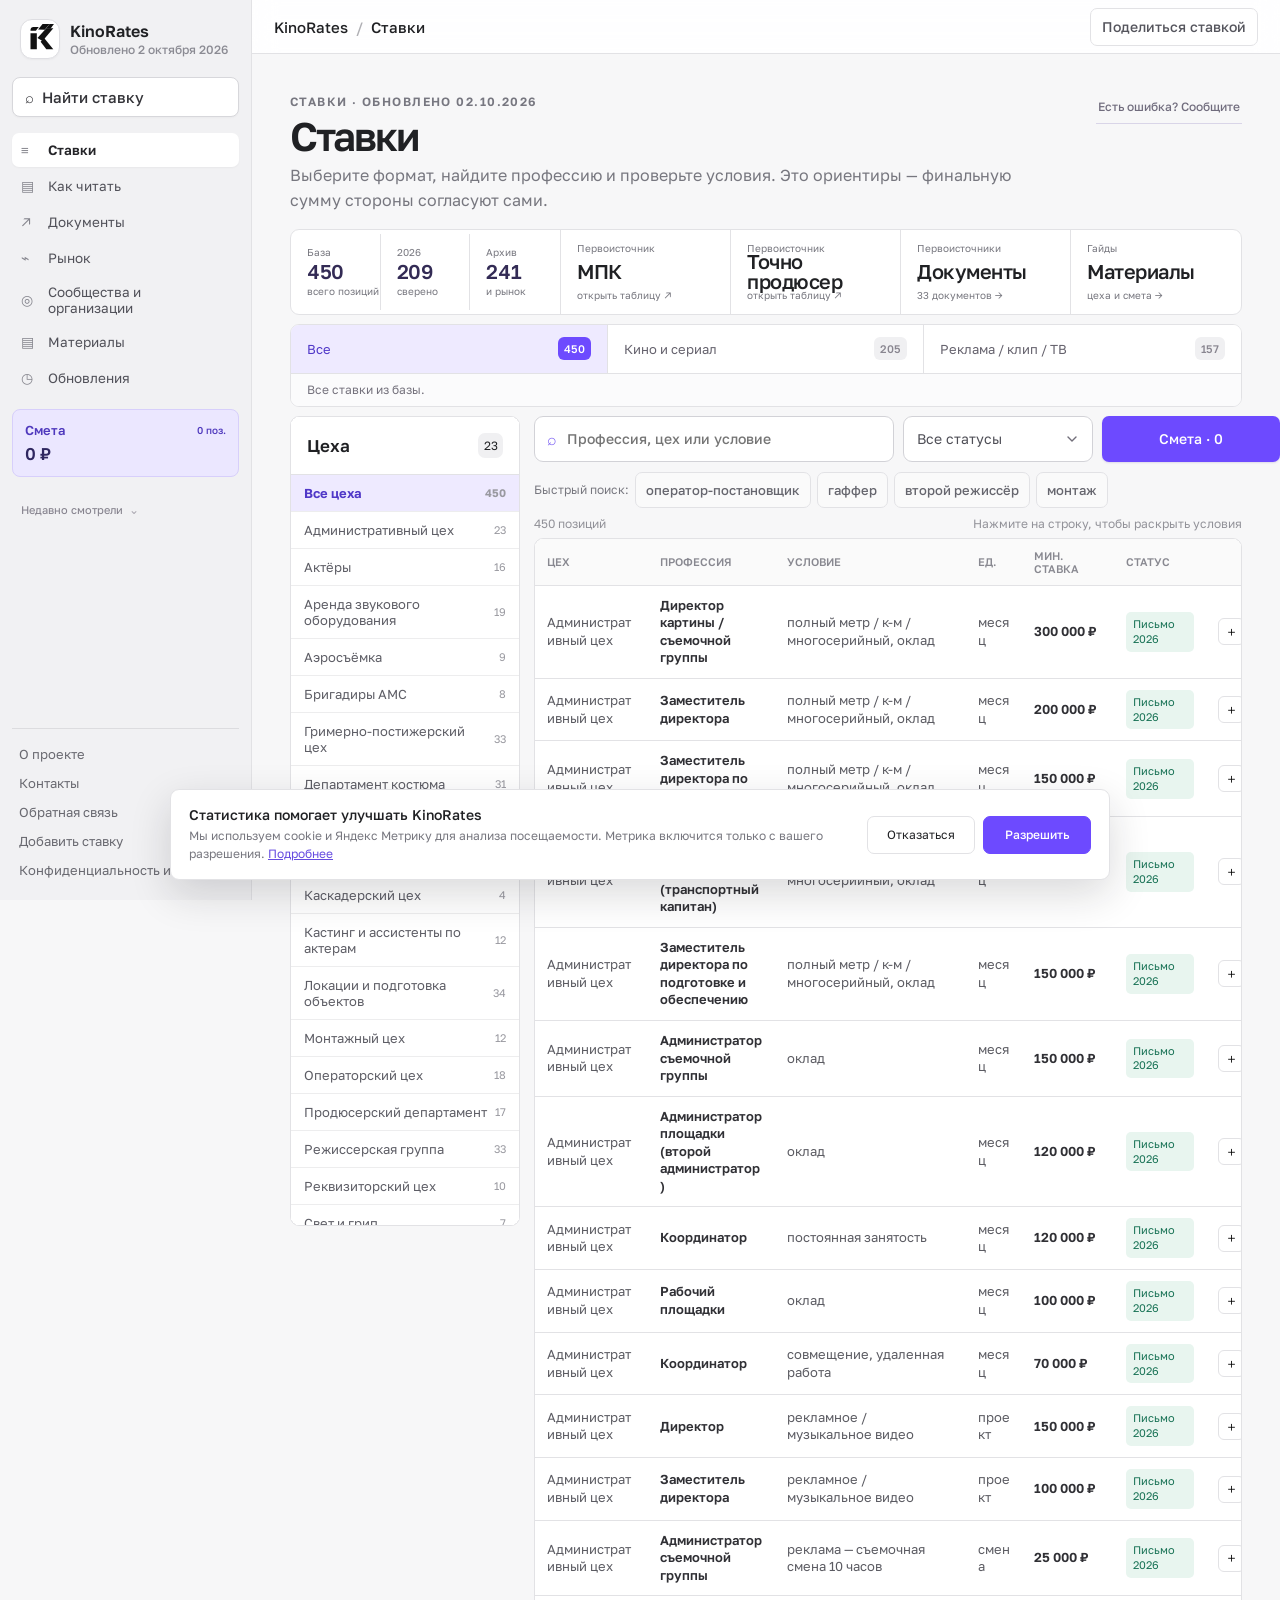
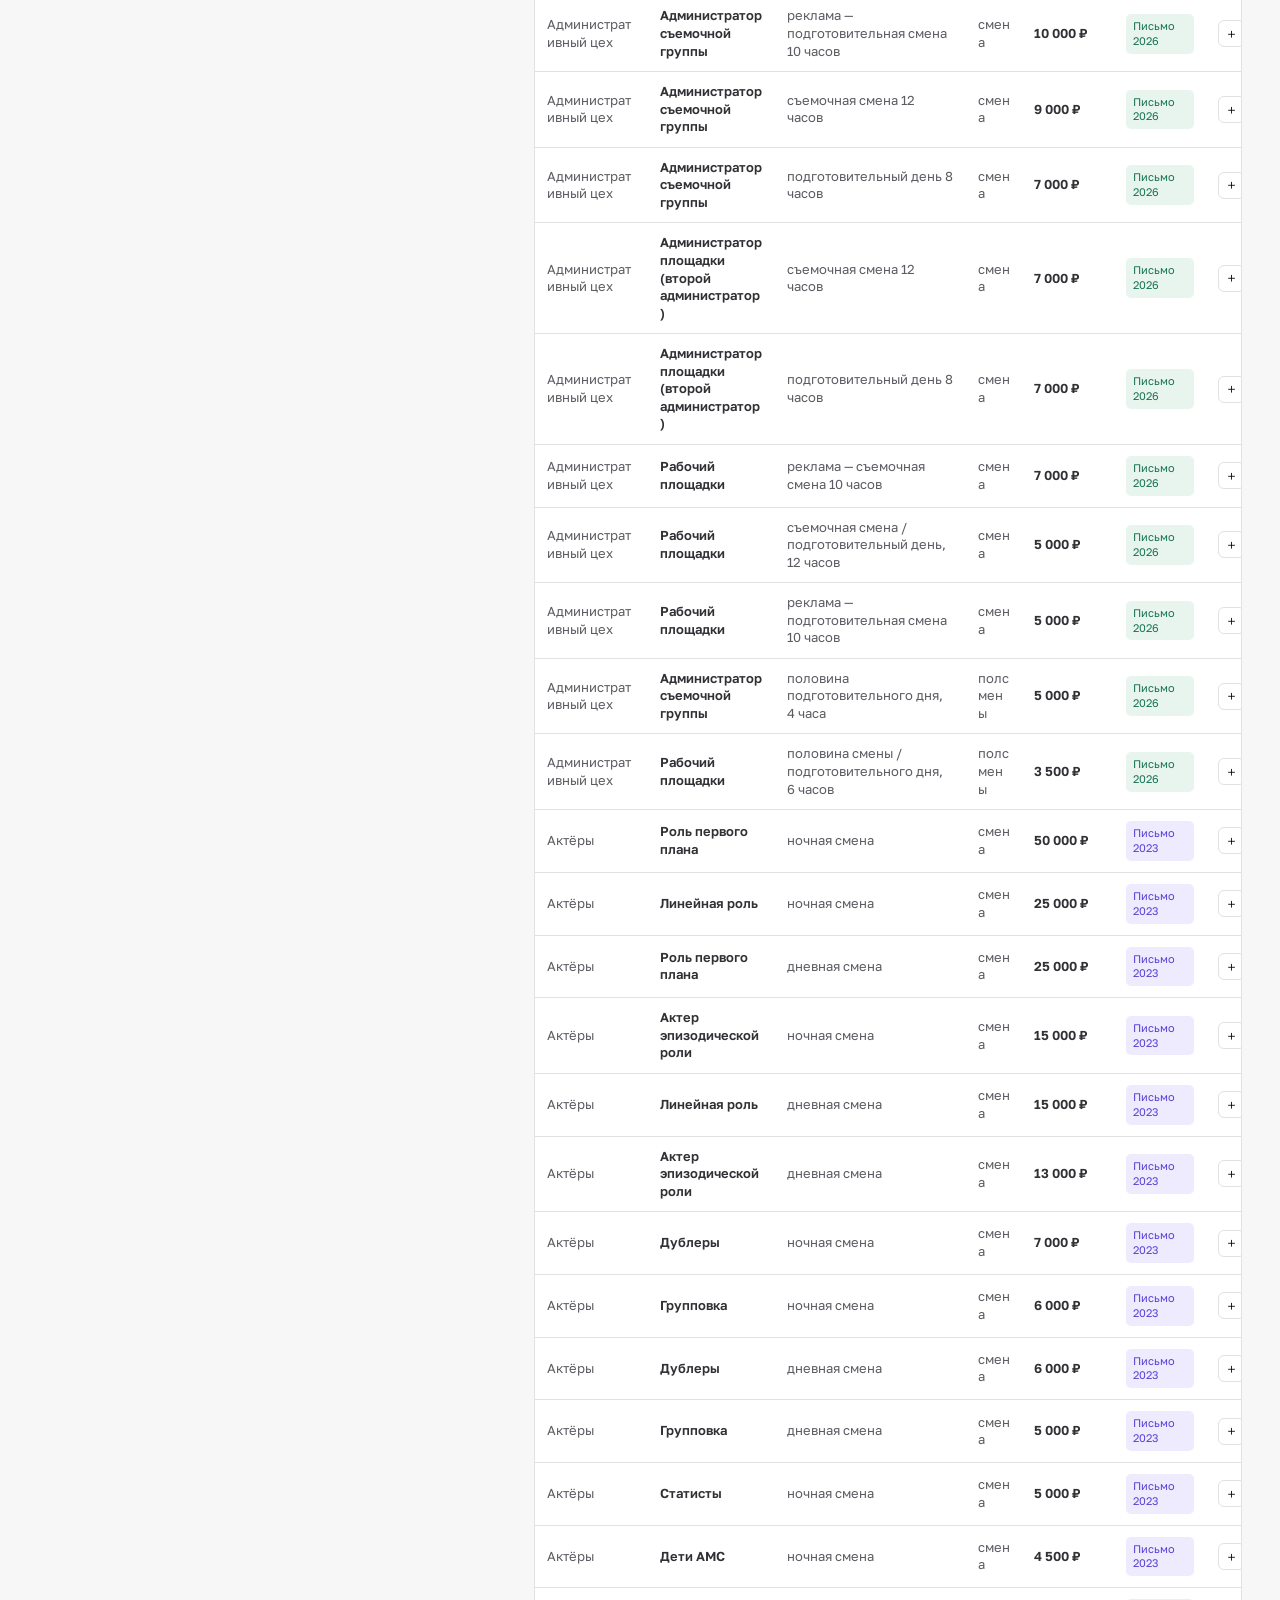
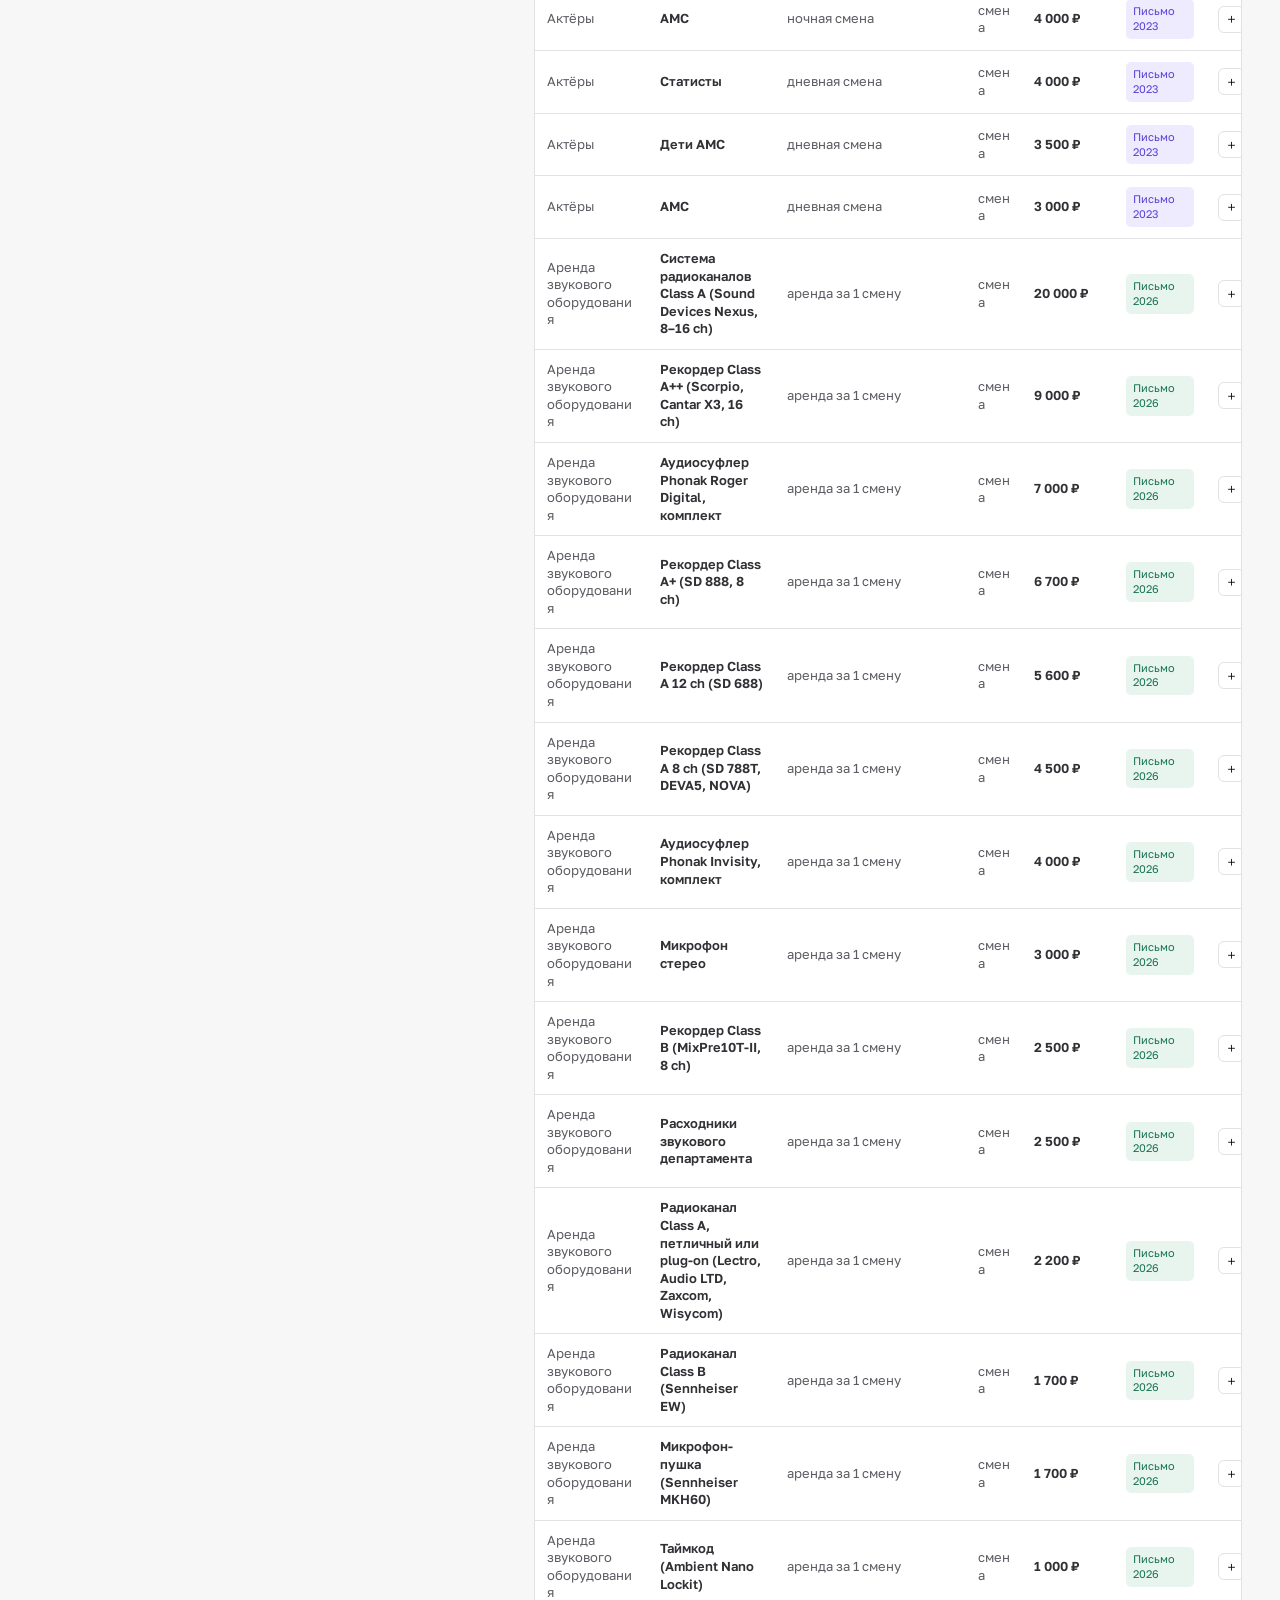
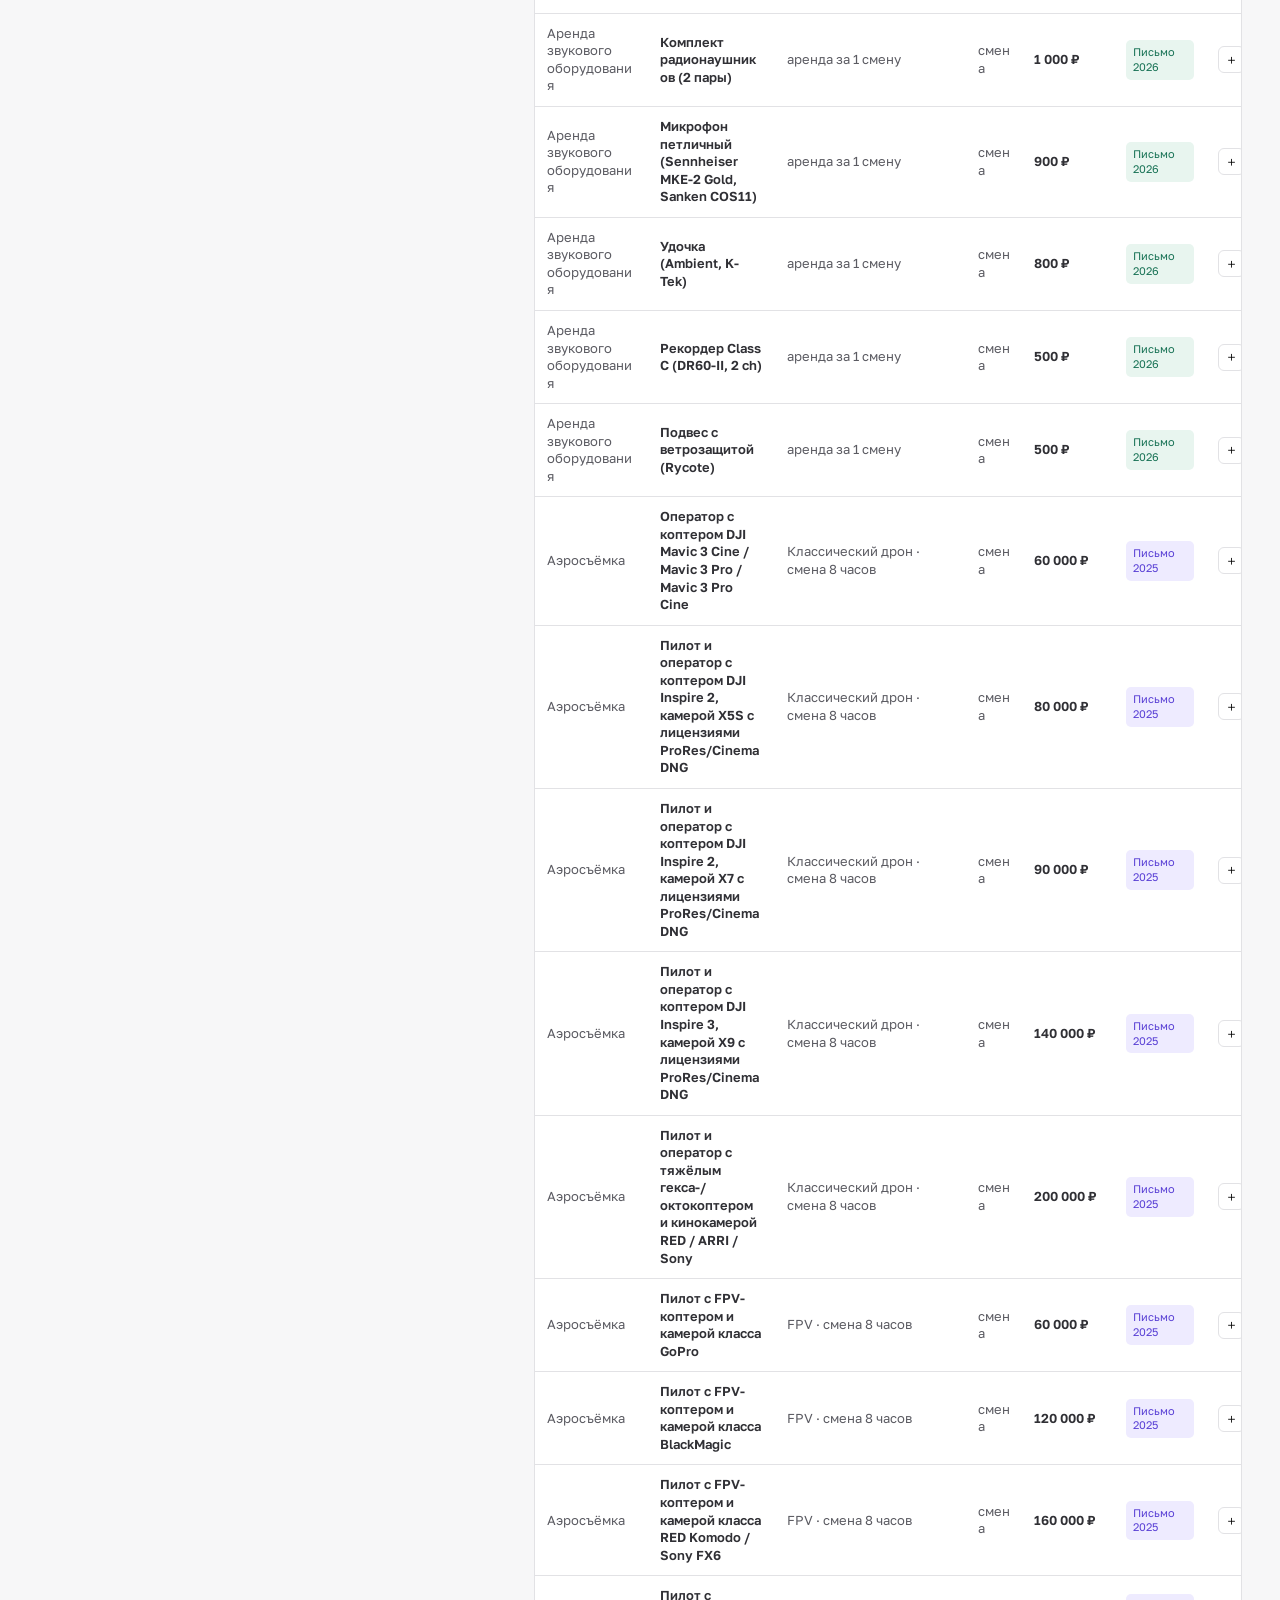
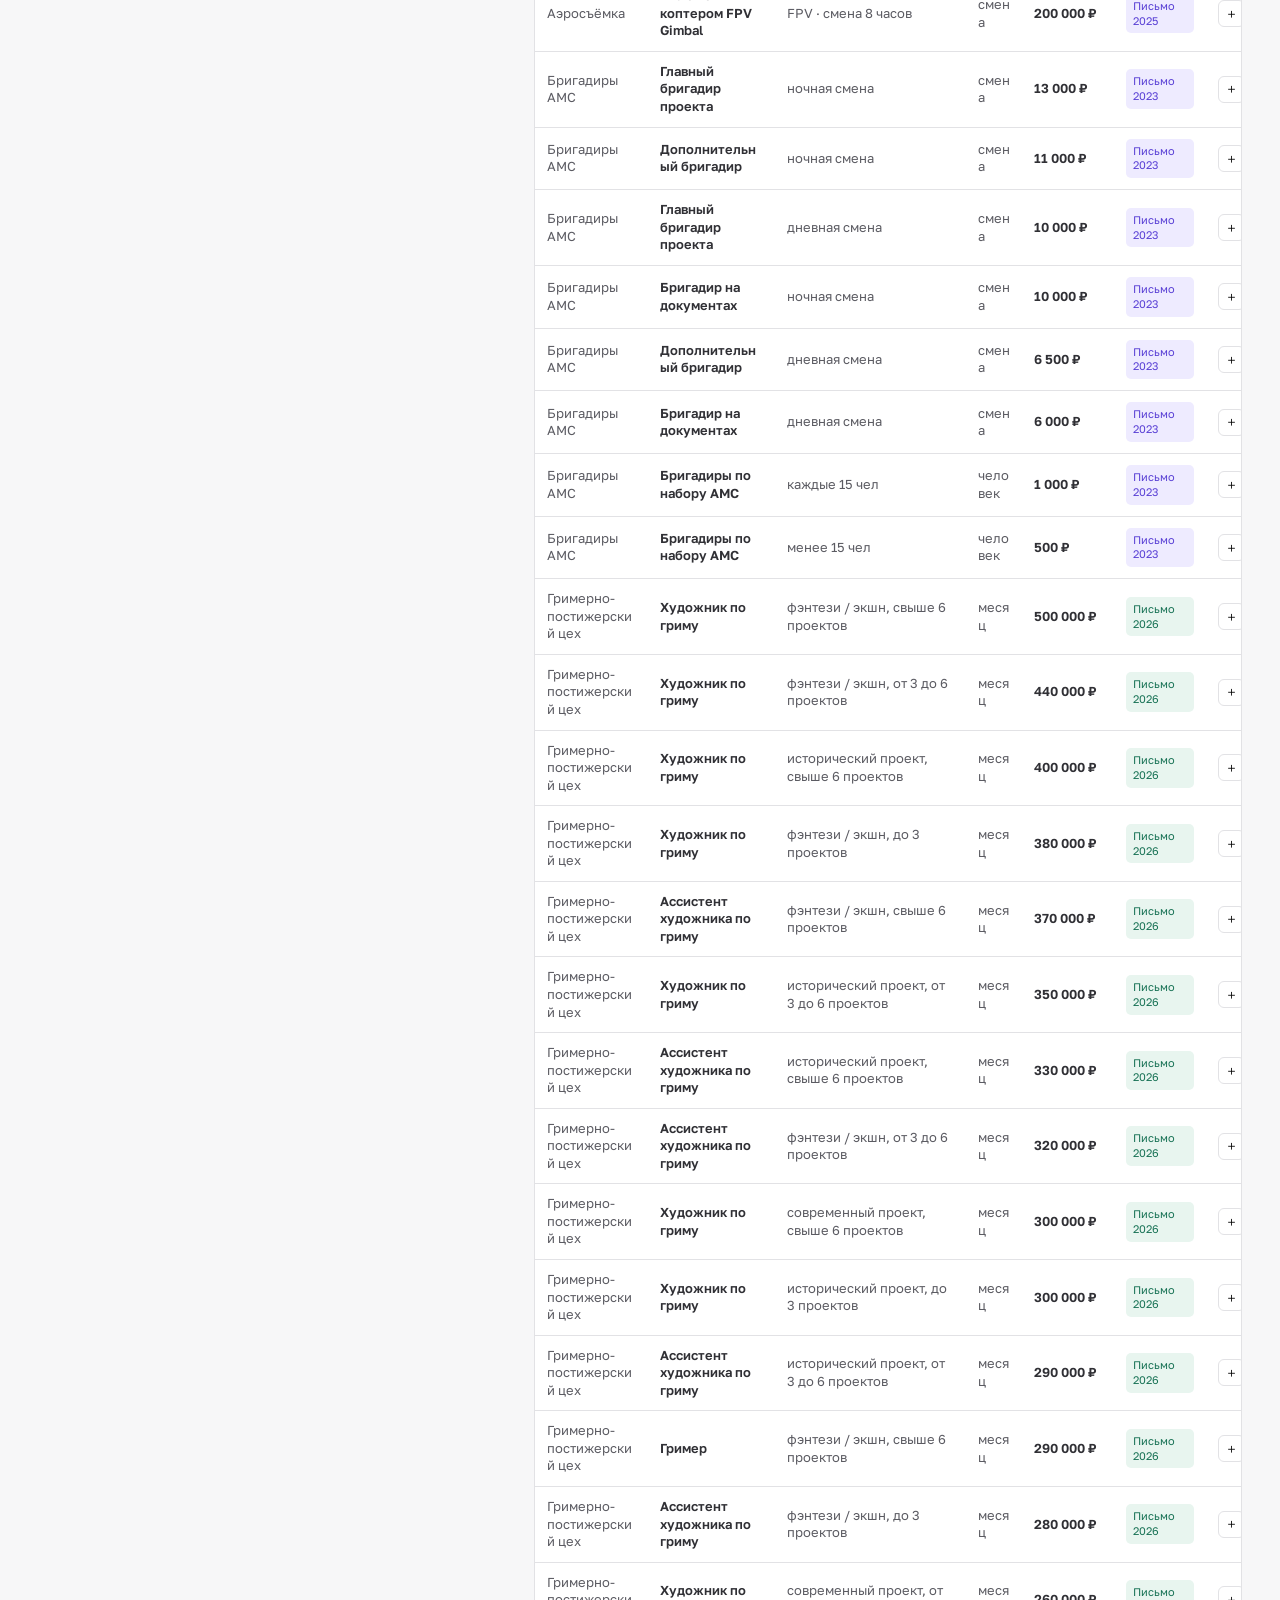
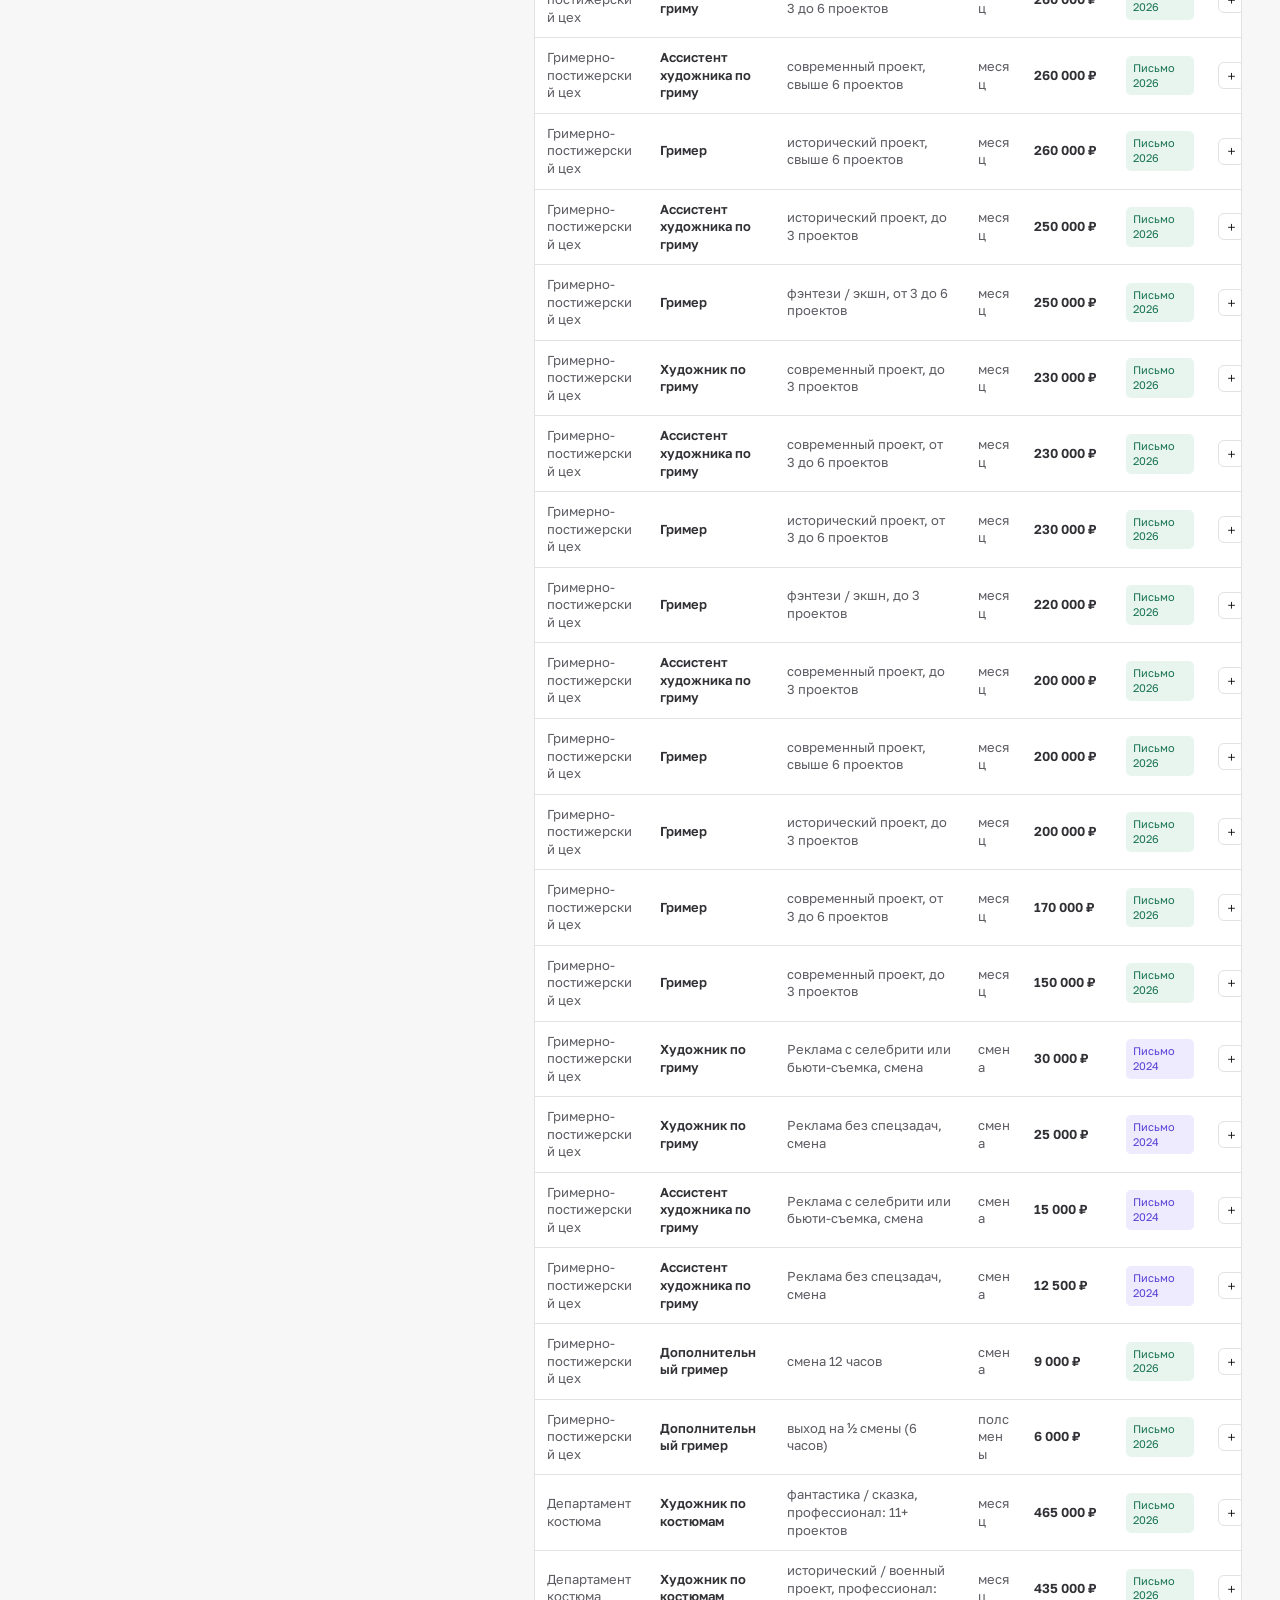
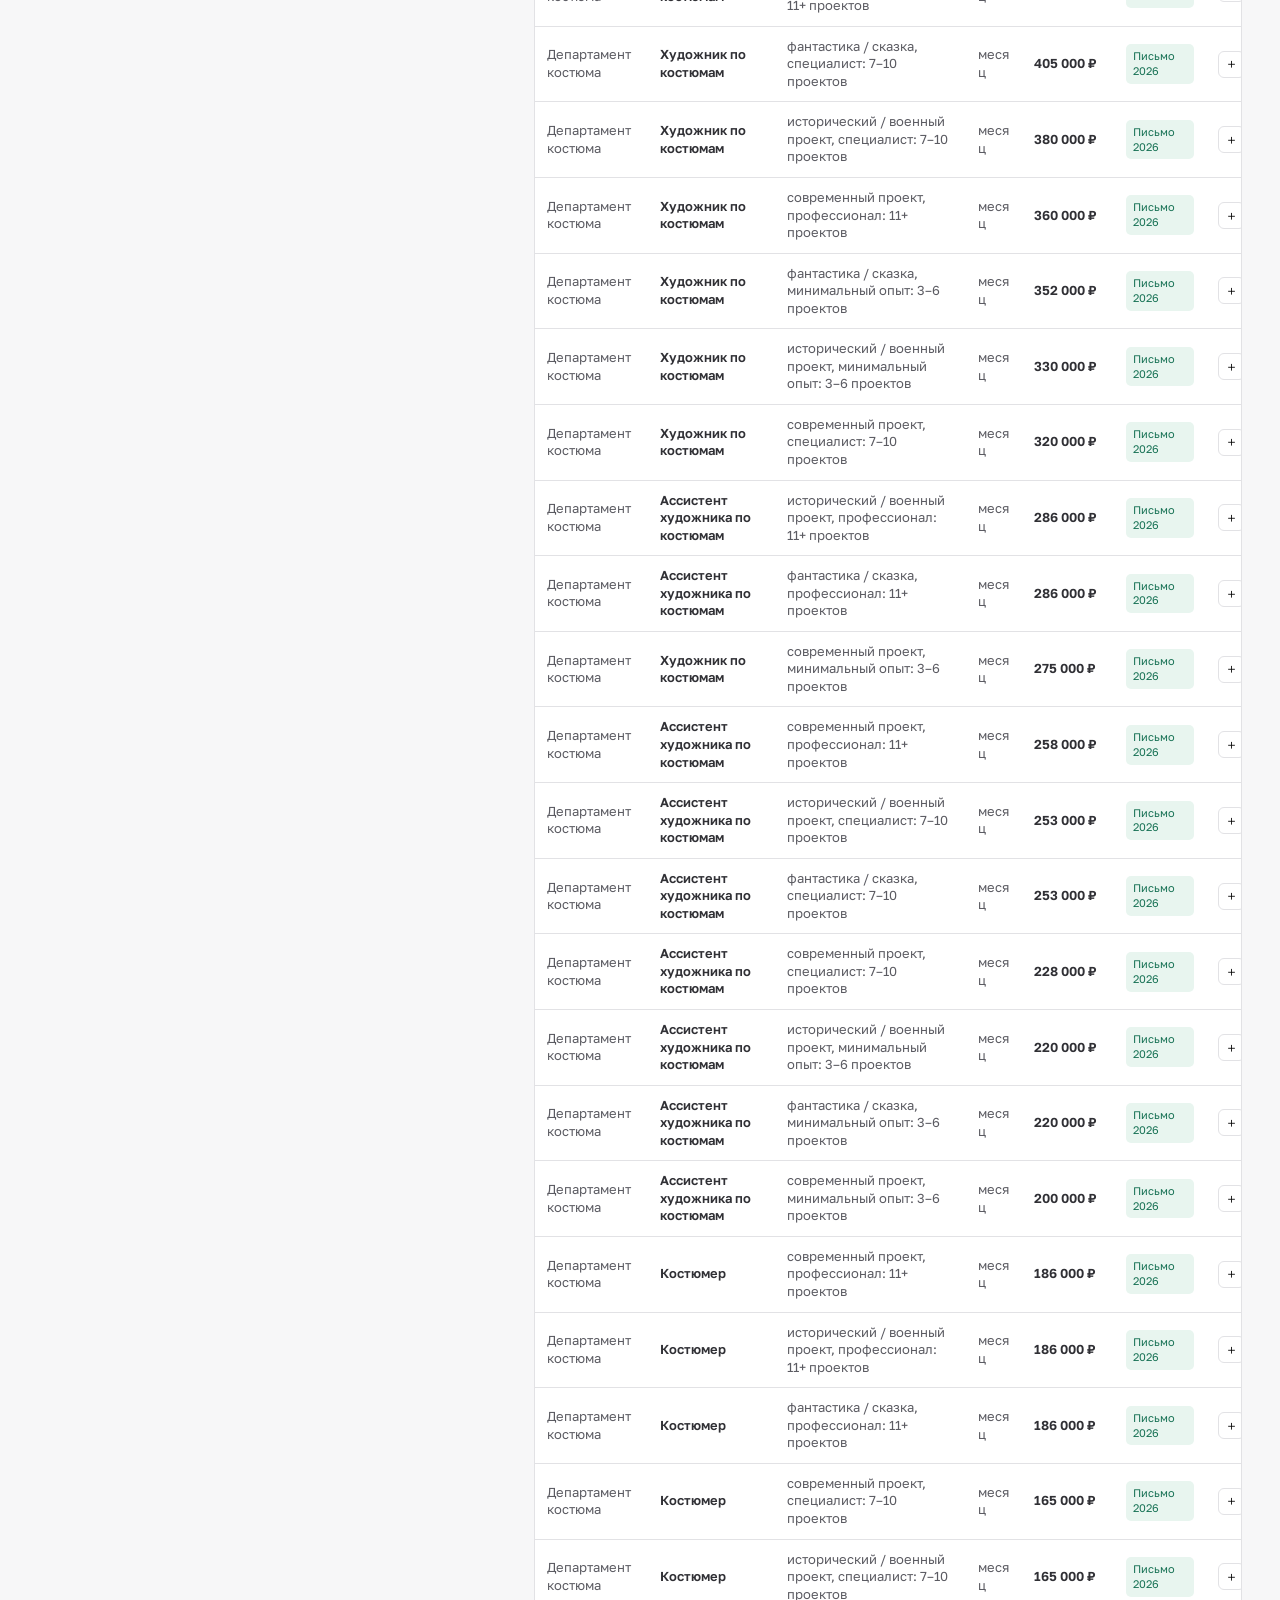
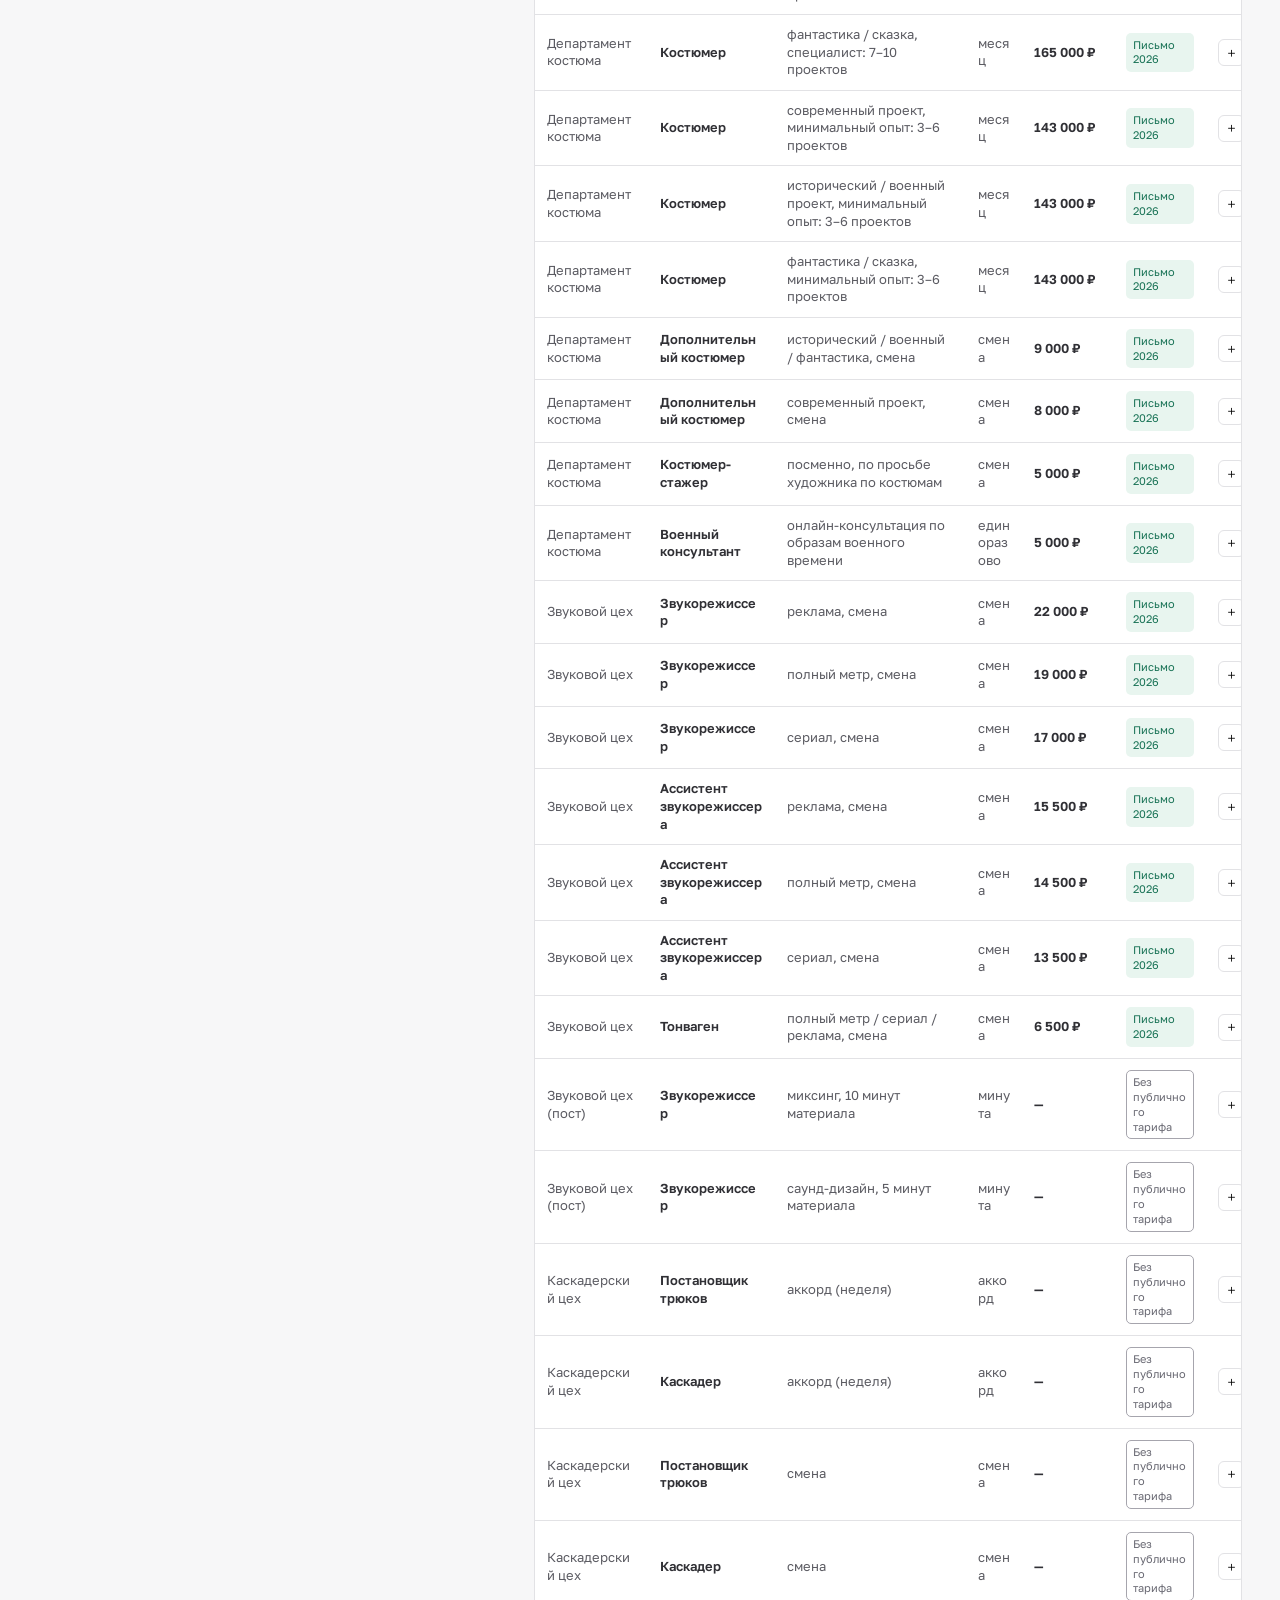
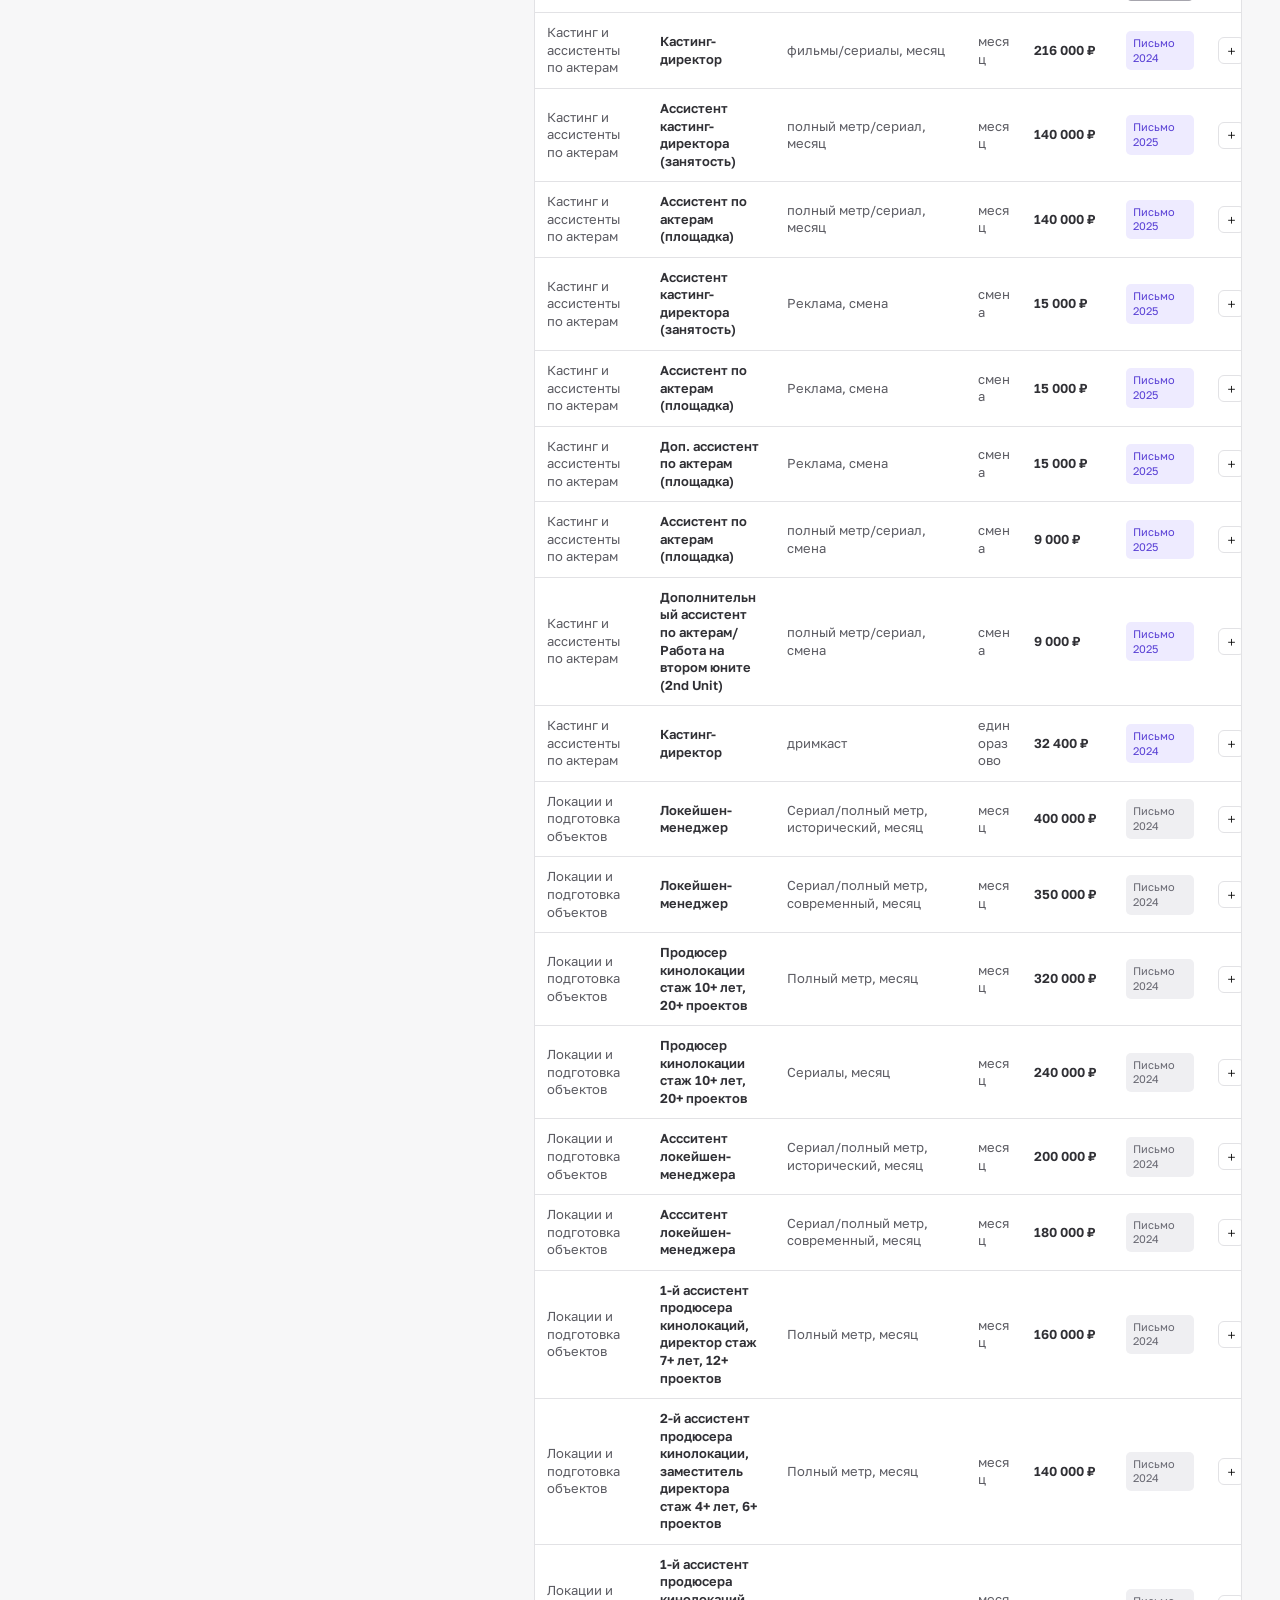
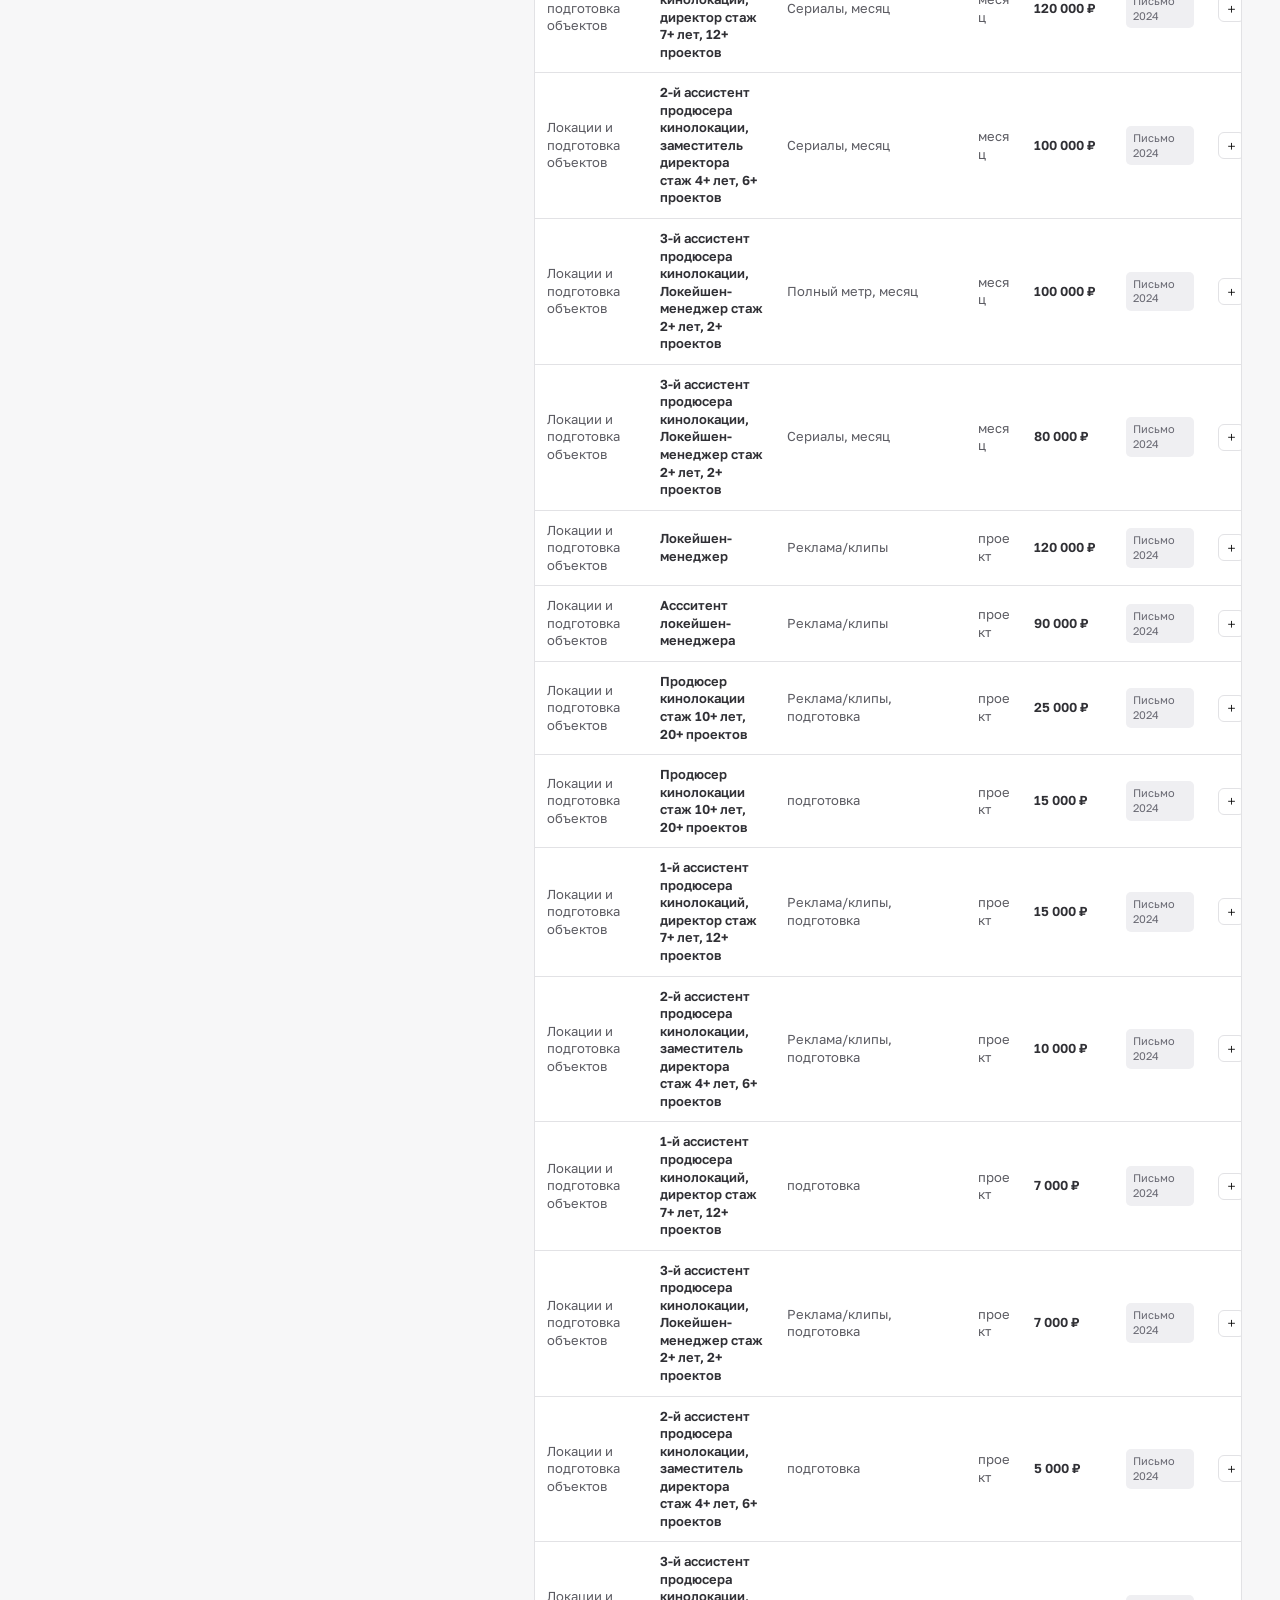
==== commit d846559e: "Add advertising frame setter rate and source scan (2025 terms)" ====
--- a/index.html
+++ b/index.html
@@ -17,7 +17,7 @@
   <meta property="og:image:width" content="1200"><meta property="og:image:height" content="630"><meta property="og:image:type" content="image/png"><meta property="og:image:alt" content="KinoRates — ставки для кино, сериалов и рекламы">
   <meta name="twitter:card" content="summary_large_image"><meta name="twitter:title" content="KinoRates — ставки и рабочая смета">
   <meta name="twitter:description" content="Ставки для кино, сериалов и рекламы, первоисточники и рабочая смета — в одном месте."><meta name="twitter:image" content="https://kinorates.ru/og-image-v9.png"><meta name="twitter:image:alt" content="KinoRates — ставки для кино, сериалов и рекламы">
-  <script type="application/ld+json">{"@context":"https://schema.org","@graph":[{"@type":"WebSite","@id":"https://kinorates.ru/#website","url":"https://kinorates.ru/","name":"KinoRates","alternateName":"КиноРейтс","description":"Ставки для кино, сериалов и рекламы, первоисточники и рабочая смета — в одном месте.","inLanguage":"ru-RU"},{"@type":"WebApplication","@id":"https://kinorates.ru/#application","url":"https://kinorates.ru/","name":"KinoRates — ставки и рабочая смета","description":"Ставки для кино, сериалов и рекламы, первоисточники и рабочая смета — в одном месте.","applicationCategory":"BusinessApplication","operatingSystem":"Any","browserRequirements":"Requires JavaScript","inLanguage":"ru-RU","isAccessibleForFree":true,"dateModified":"2026-08-24","offers":{"@type":"Offer","price":"0","priceCurrency":"RUB"},"isPartOf":{"@id":"https://kinorates.ru/#website"}}]}</script>
+  <script type="application/ld+json">{"@context":"https://schema.org","@graph":[{"@type":"WebSite","@id":"https://kinorates.ru/#website","url":"https://kinorates.ru/","name":"KinoRates","alternateName":"КиноРейтс","description":"Ставки для кино, сериалов и рекламы, первоисточники и рабочая смета — в одном месте.","inLanguage":"ru-RU"},{"@type":"WebApplication","@id":"https://kinorates.ru/#application","url":"https://kinorates.ru/","name":"KinoRates — ставки и рабочая смета","description":"Ставки для кино, сериалов и рекламы, первоисточники и рабочая смета — в одном месте.","applicationCategory":"BusinessApplication","operatingSystem":"Any","browserRequirements":"Requires JavaScript","inLanguage":"ru-RU","isAccessibleForFree":true,"dateModified":"2026-10-02","offers":{"@type":"Offer","price":"0","priceCurrency":"RUB"},"isPartOf":{"@id":"https://kinorates.ru/#website"}}]}</script>
   <link rel="preconnect" href="https://fonts.googleapis.com"><link rel="preconnect" href="https://fonts.gstatic.com" crossorigin>
   <link href="https://fonts.googleapis.com/css2?family=Golos+Text:wght@400;500;600&display=swap" rel="stylesheet">
   <link rel="stylesheet" href="app.css?v=20260824-5">
@@ -51,9 +51,9 @@
   </div>
   <div class="cookie-banner" id="cookieBanner" role="dialog" aria-label="Настройки аналитики" aria-live="polite" hidden><div class="cookie-copy"><b>Статистика помогает улучшать KinoRates</b><p>Мы используем cookie и Яндекс Метрику для анализа посещаемости. Метрика включится только с вашего разрешения. <button type="button" data-privacy>Подробнее</button></p></div><div class="cookie-actions"><button type="button" id="cookieReject">Отказаться</button><button class="primary" id="cookieAccept">Разрешить</button></div></div>
   <dialog class="privacy-dialog" id="privacyDialog"><div class="privacy-content"><div class="privacy-top"><div><h2>Конфиденциальность и cookie</h2><p>Какие данные использует KinoRates и зачем.</p></div><button class="dialog-x" id="privacyClose" aria-label="Закрыть">×</button></div><h3>Статистика посещений</h3><p>С вашего разрешения сайт подключает Яндекс Метрику. Она использует cookie и локальное хранилище браузера, чтобы собирать обезличенную статистику: посещённые разделы, источник перехода, характеристики устройства и действия на сайте. До согласия счётчик не загружается.</p><h3>Рабочая смета</h3><p>Добавленные позиции и параметры сметы сохраняются локально в вашем браузере. KinoRates не получает их и не передаёт на сервер.</p><h3>Обратная связь</h3><p>Если вы добровольно отправляете сообщение, обрабатываются указанные вами email, текст обращения и адрес страницы. Данные используются только для рассмотрения обращения и передаются через FormSubmit.</p><h3>Кому могут передаваться данные</h3><ul><li>ООО «Яндекс» — при разрешённой аналитике;</li><li>FormSubmit — при отправке формы обратной связи;</li><li>GitHub Pages — как техническая площадка размещения сайта.</li></ul><h3>Ваш выбор</h3><p>Вы можете отказаться от аналитики без ограничения функций сайта. Изменить выбор можно через пункт «Конфиденциальность и cookie» в левом меню. Связаться с владельцем сайта: <a href="mailto:snegproduction@gmail.com">snegproduction@gmail.com</a>.</p></div></dialog>
-  <script src="production-type-filter.js?v=20260823-1"></script><script src="site-updates-data.js?v=20260824-2"></script><script src="updates.js?v=20260820-30"></script><script src="check-log.js?v=20260822-5"></script><script src="rates-data.js?v=20260820-30"></script><script src="sources-data.js?v=20260824-1"></script><script src="market-data.js?v=20260820-30"></script>
+  <script src="production-type-filter.js?v=20260823-1"></script><script src="site-updates-data.js?v=20261002-1"></script><script src="updates.js?v=20260820-30"></script><script src="check-log.js?v=20260822-5"></script><script src="rates-data.js?v=20261002-1"></script><script src="sources-data.js?v=20261002-1"></script><script src="market-data.js?v=20260820-30"></script>
   <script src="vendor/pdfmake.min.js" integrity="sha384-G23ofMOEI98f9UnroUBjDi6Ll55Y5E6bOX4VAMJo0nIbuQRIxzn0g4athUOb58zs"></script><script src="vendor/vfs_fonts.js" integrity="sha384-pv+tpy6KGI5sKXJDf7oGPdvyVNKYXfAmDYpZ3r3PNP0d13PJQ6YMiiAEndd5sU15"></script><script>window.KINORATES_PDF_RUNTIME_READY=!!window.pdfMake?.createPdf;</script>
-  <script src="app.js?v=20260824-7"></script>
+  <script src="app.js?v=20261002-1"></script>
   <script src="seo-nav-link.js?v=20260824-11"></script>
   <script src="industry-support-sources.js?v=20260824-6"></script>
   <script src="share-rate-fix.js?v=20260823-1"></script>
@@ -63,6 +63,7 @@
   <script src="budget-header-sync.js?v=20260822-2"></script>
   <script src="contact-telegram.js?v=20260822-1"></script>
   <script src="mobile-budget-flow.js?v=20260901-1"></script>
+  <script src="mobile-rate-labels.js?v=20260905-2"></script>
   <script src="export-branding.js?v=20260823-2"></script>
 </body>
-</html>
+</html>
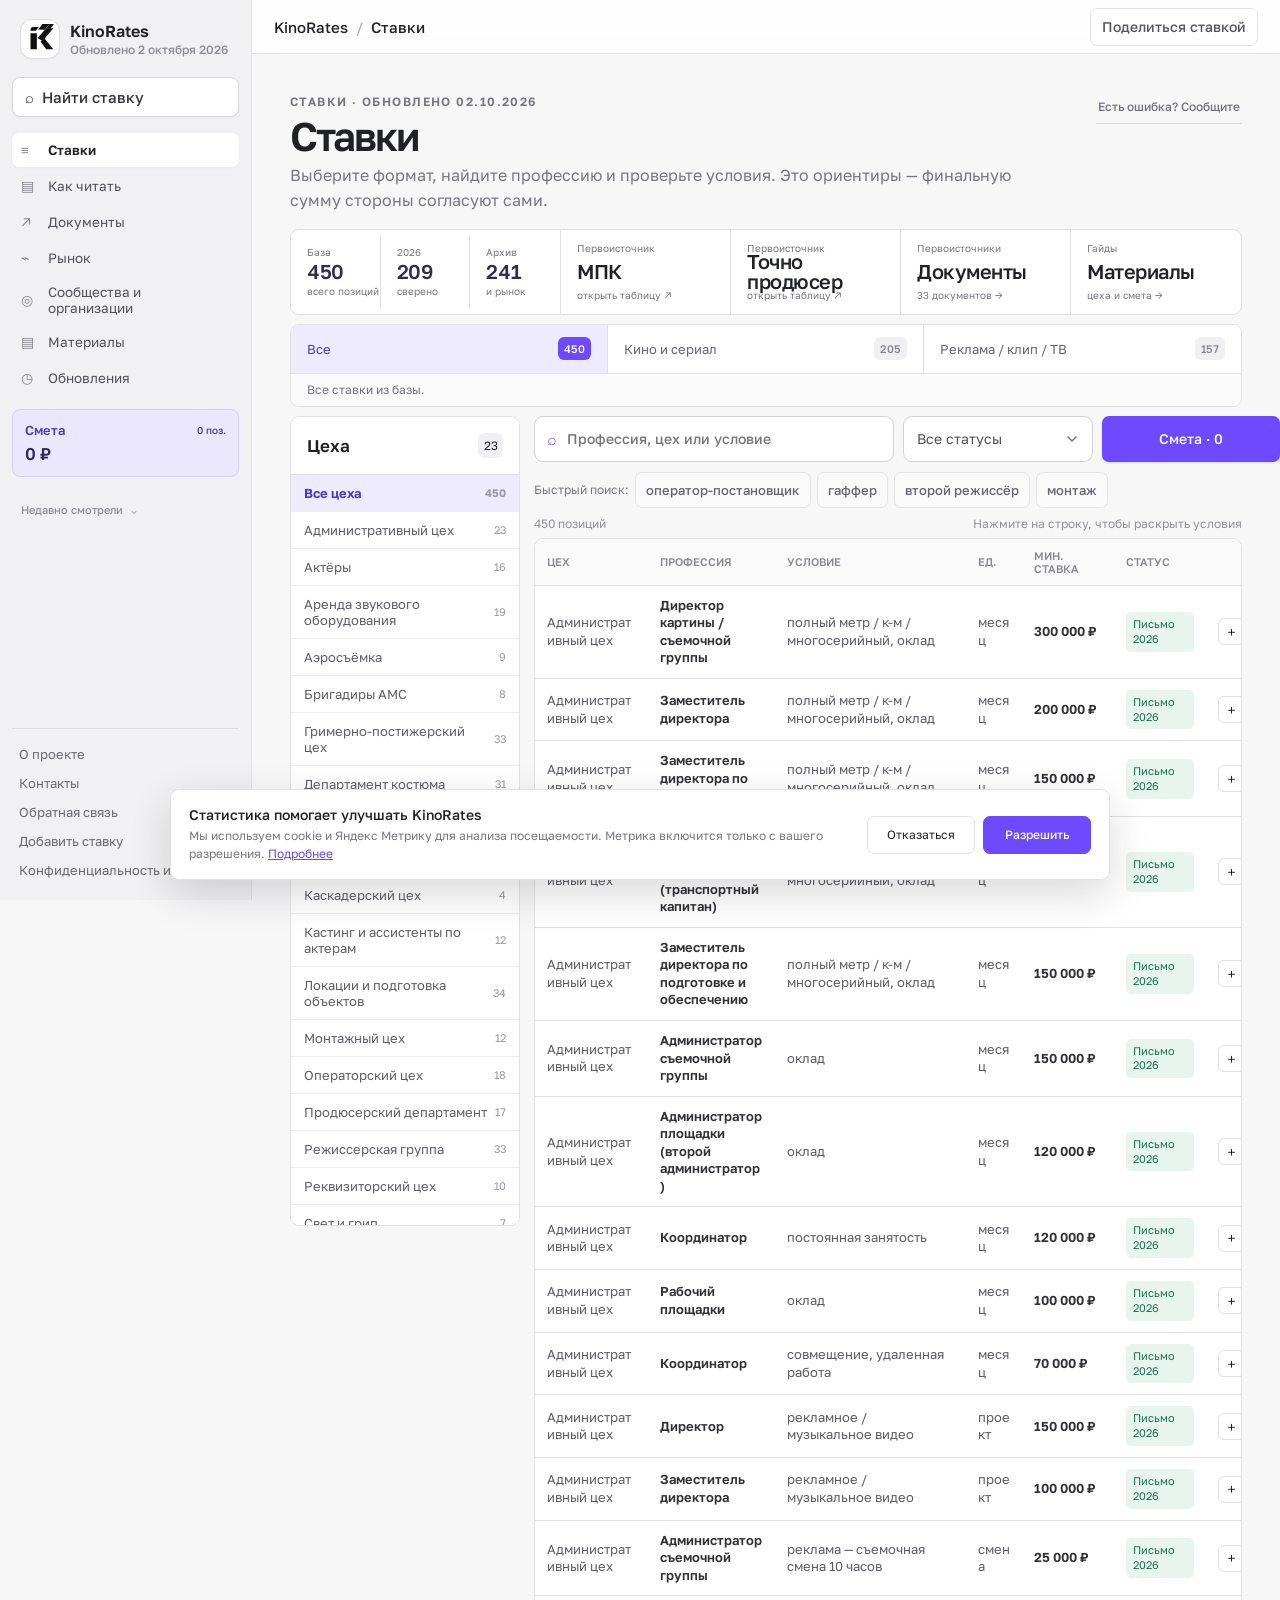
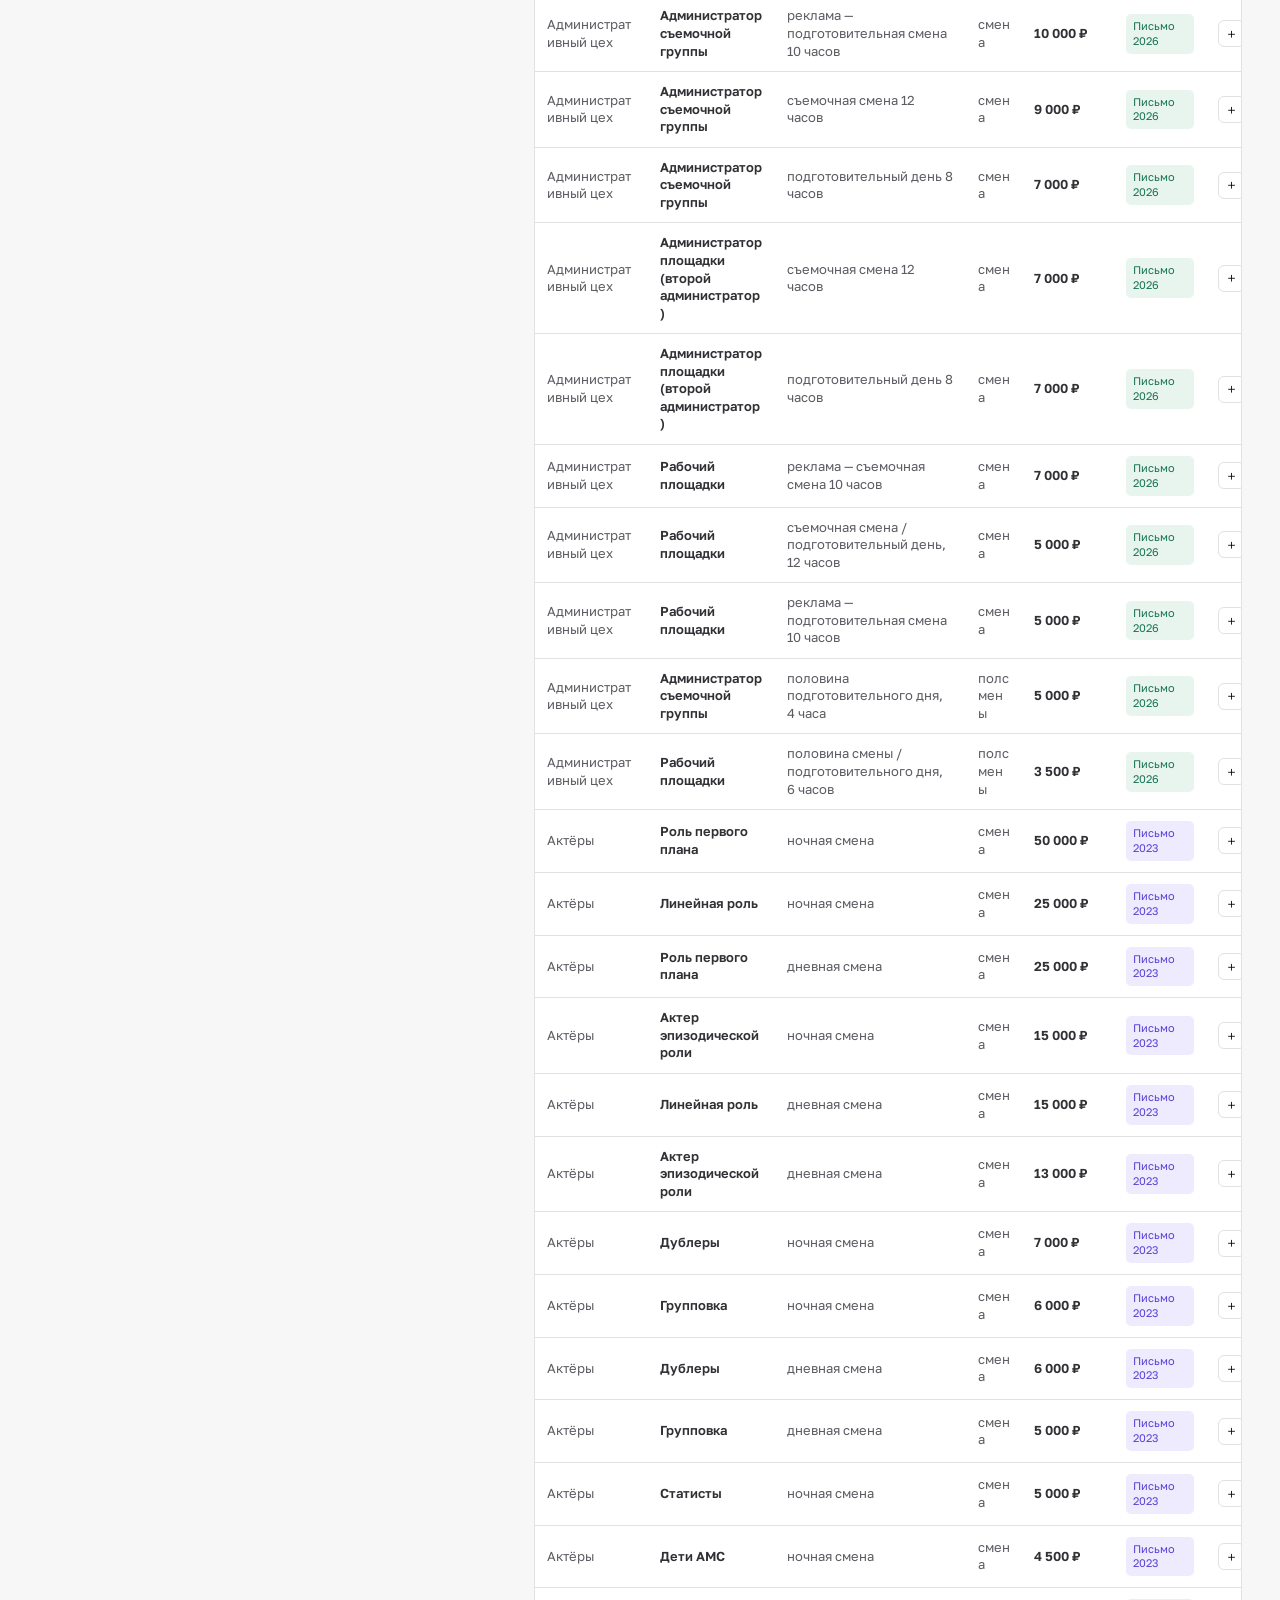
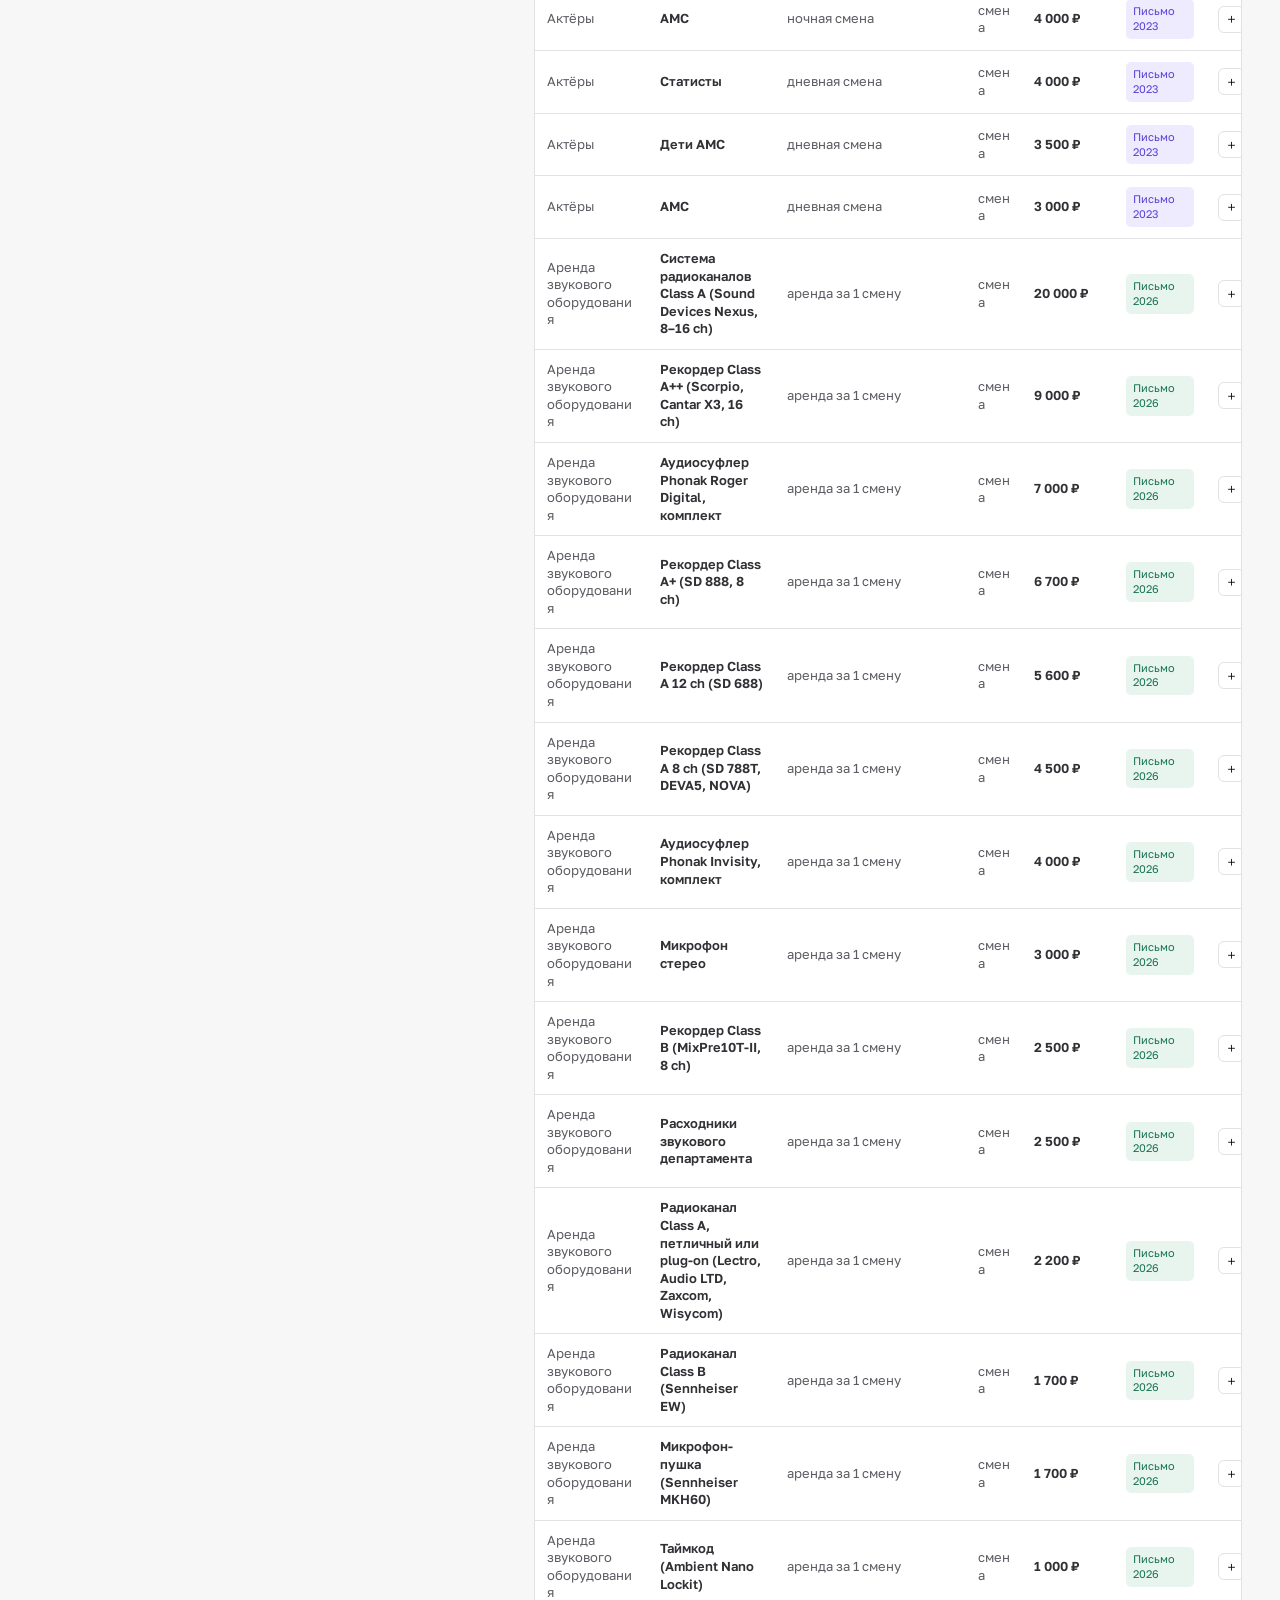
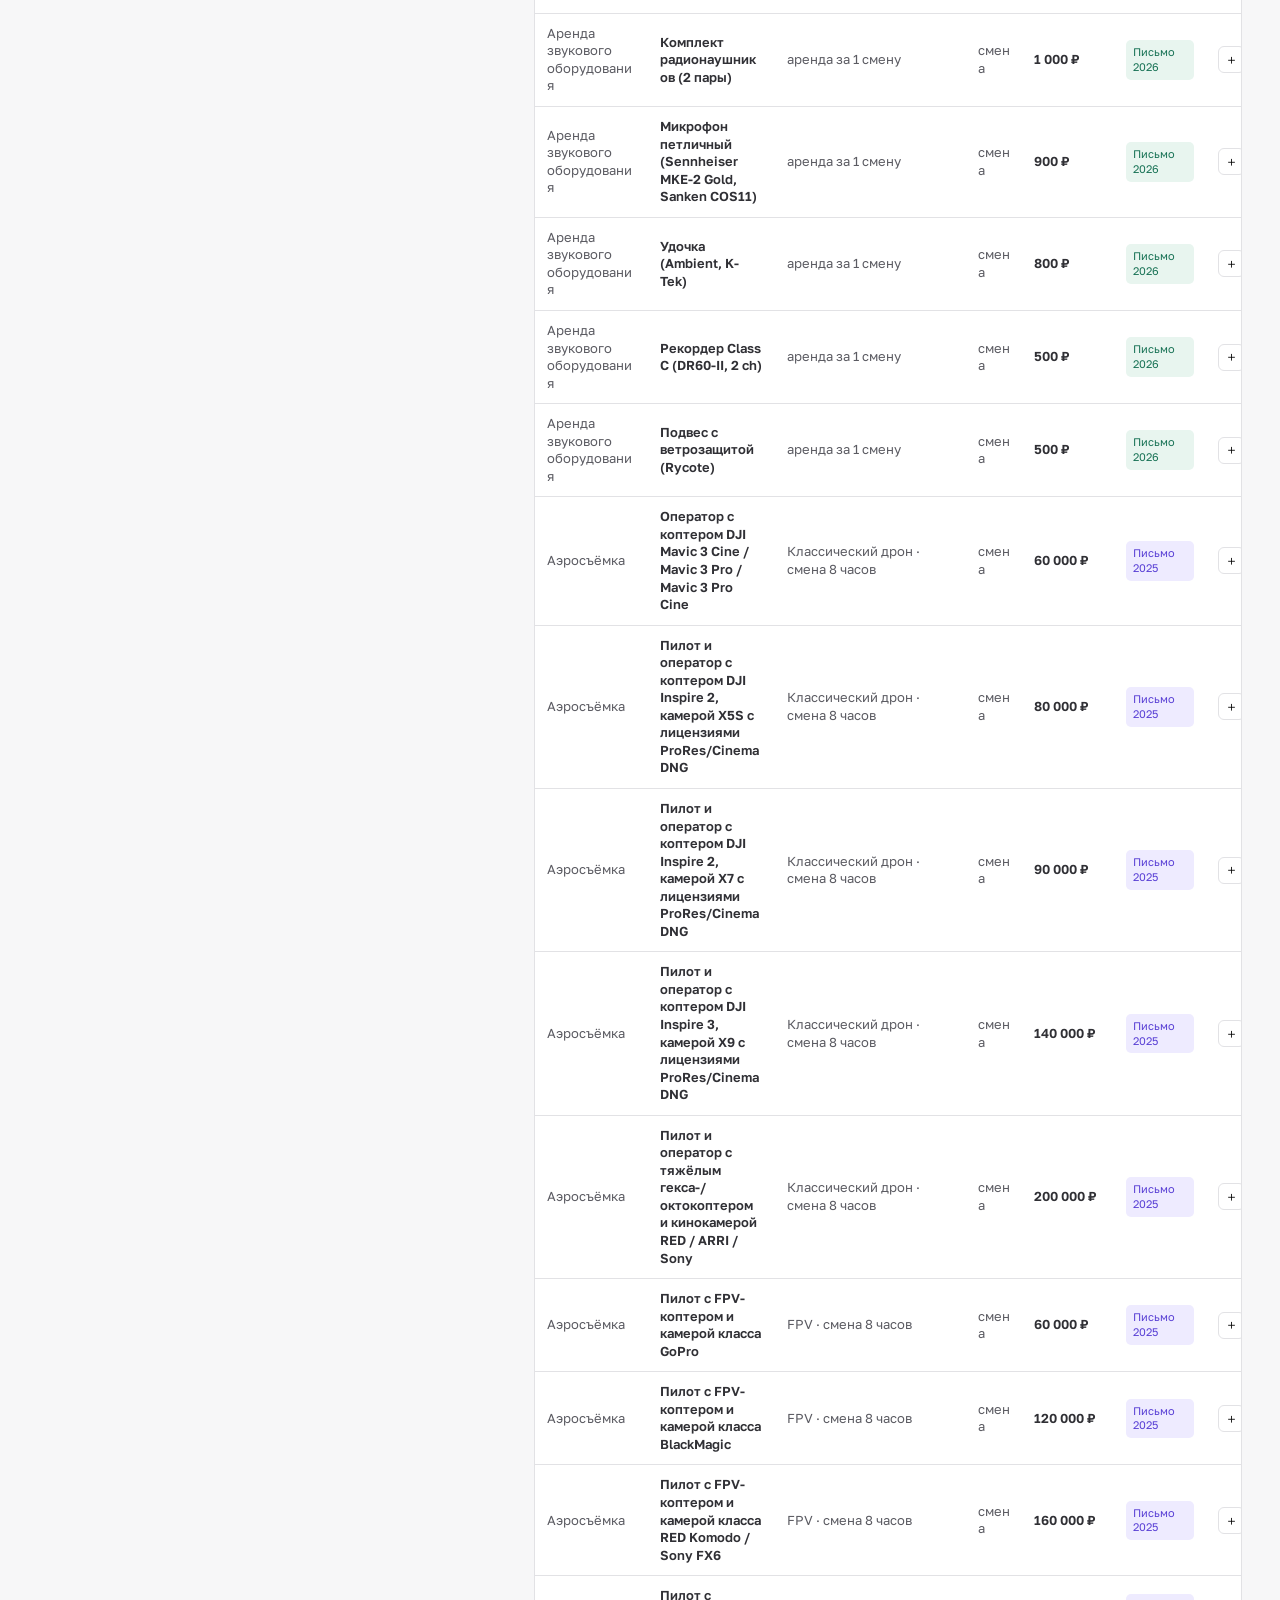
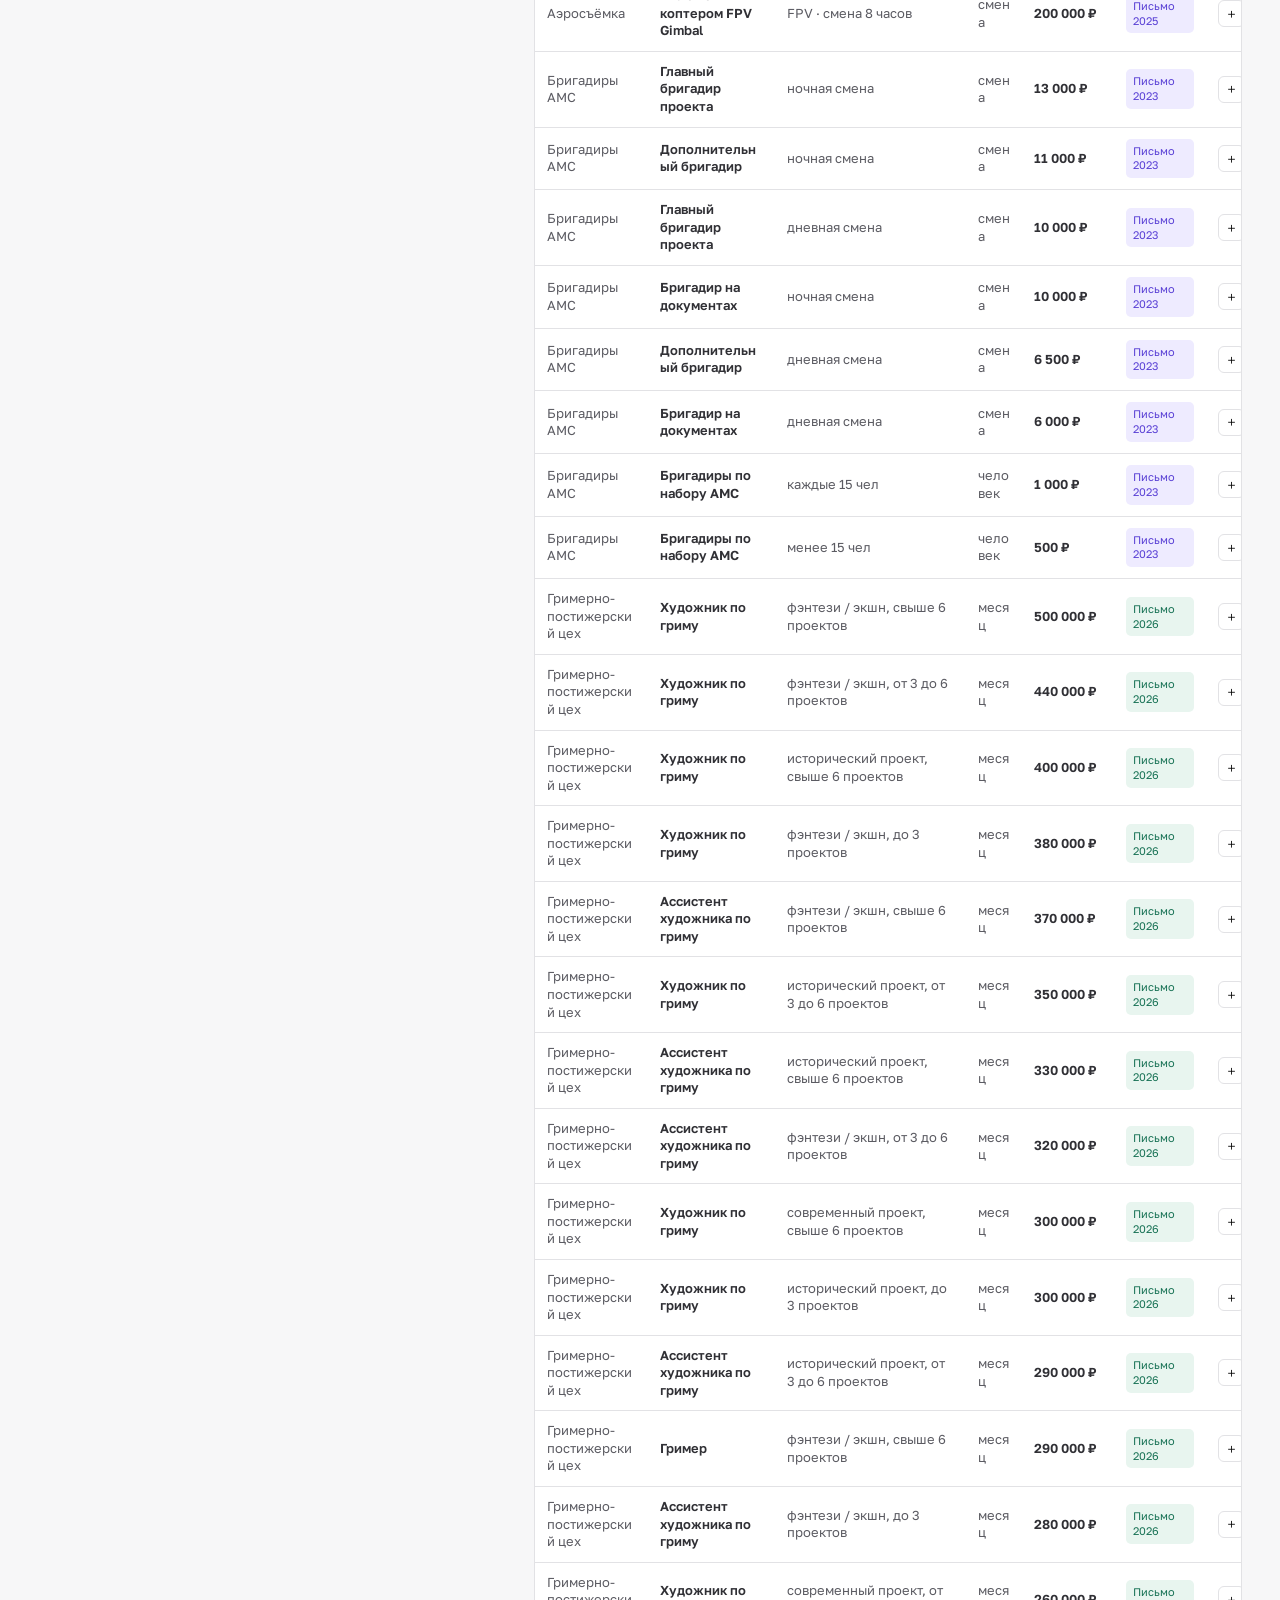
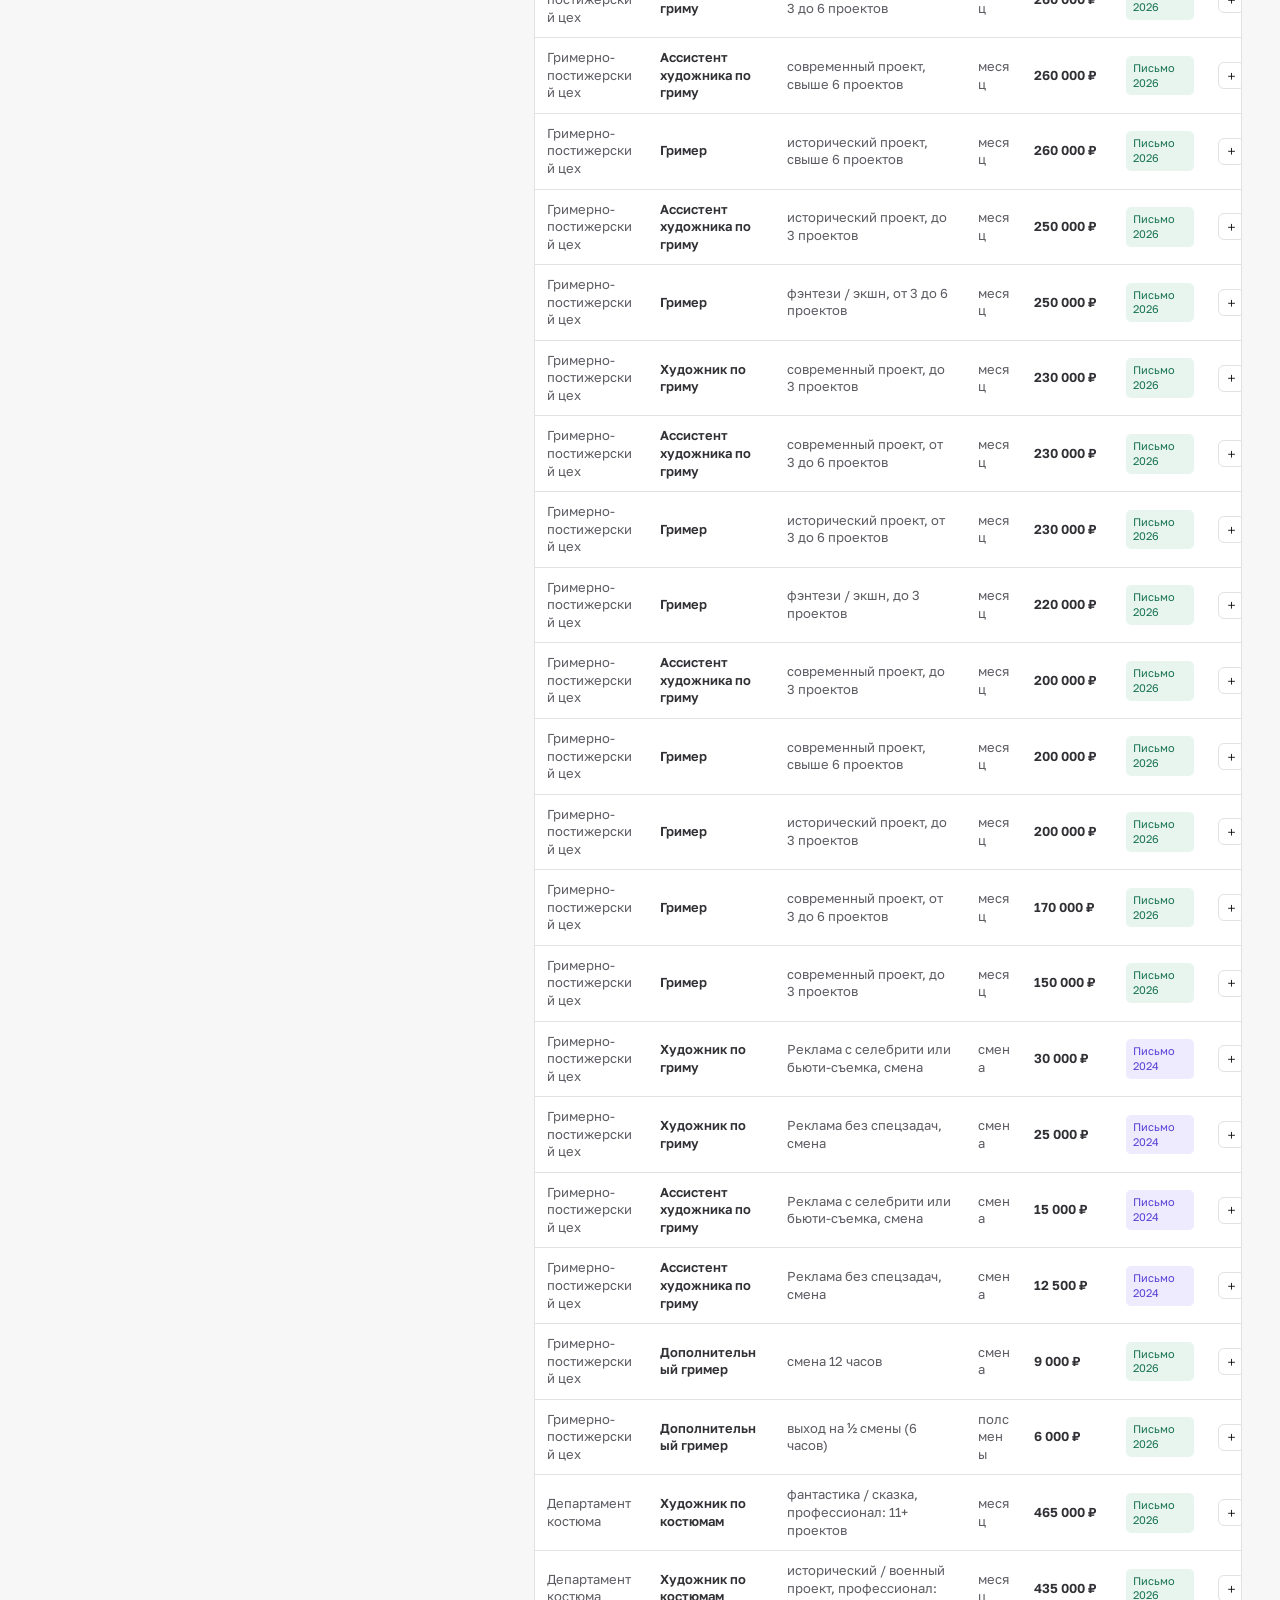
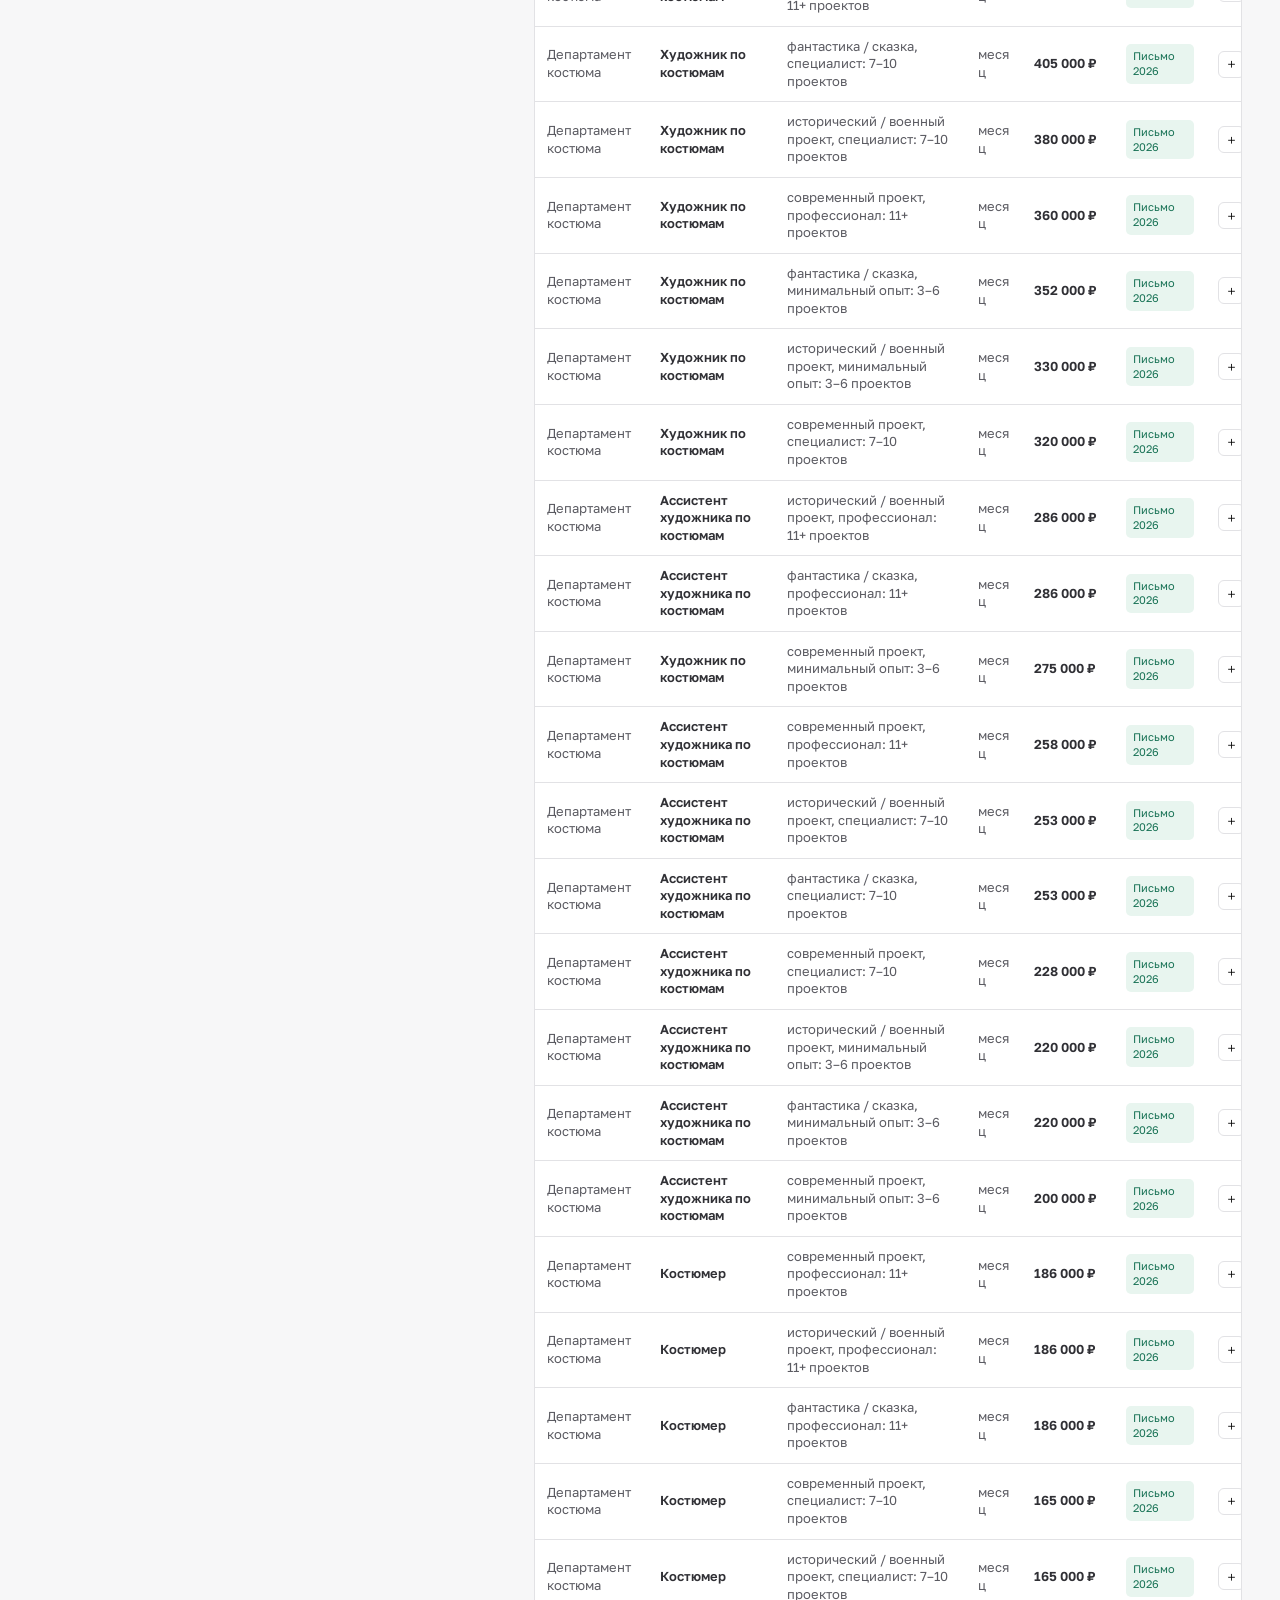
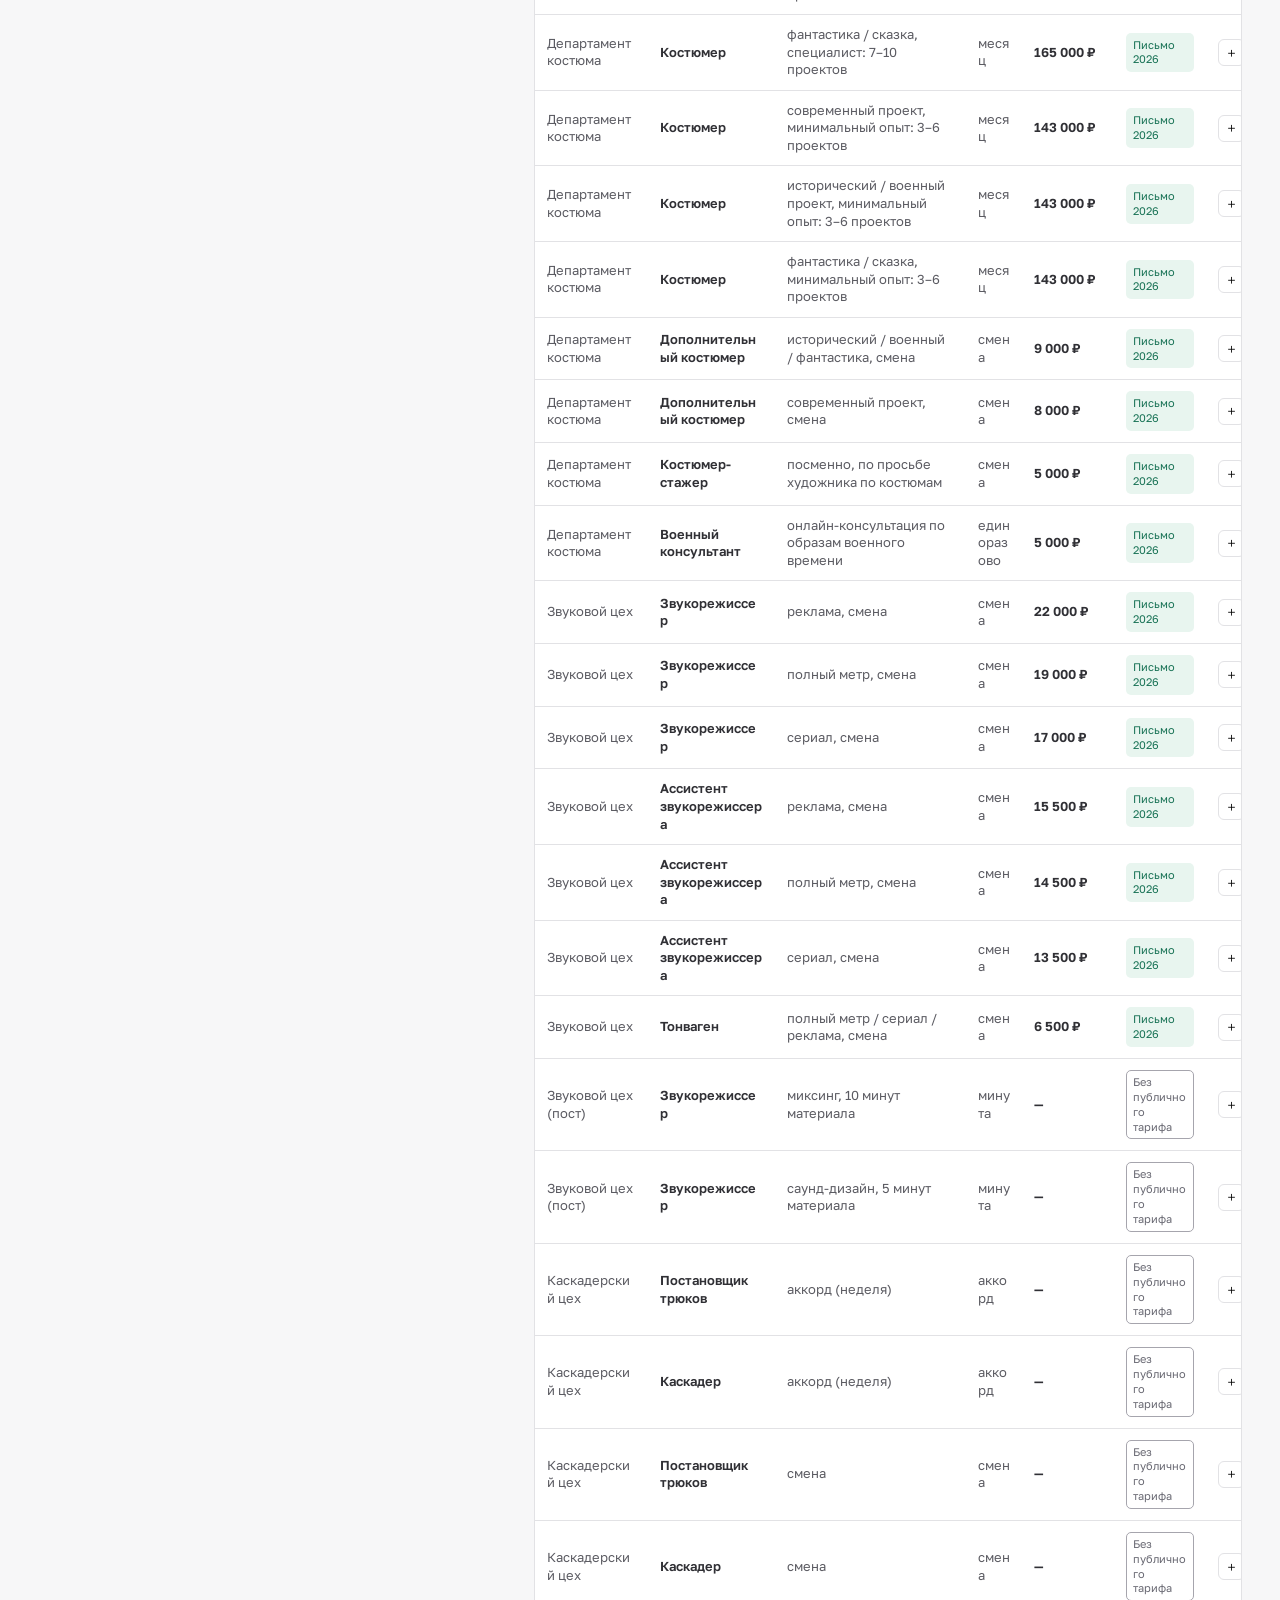
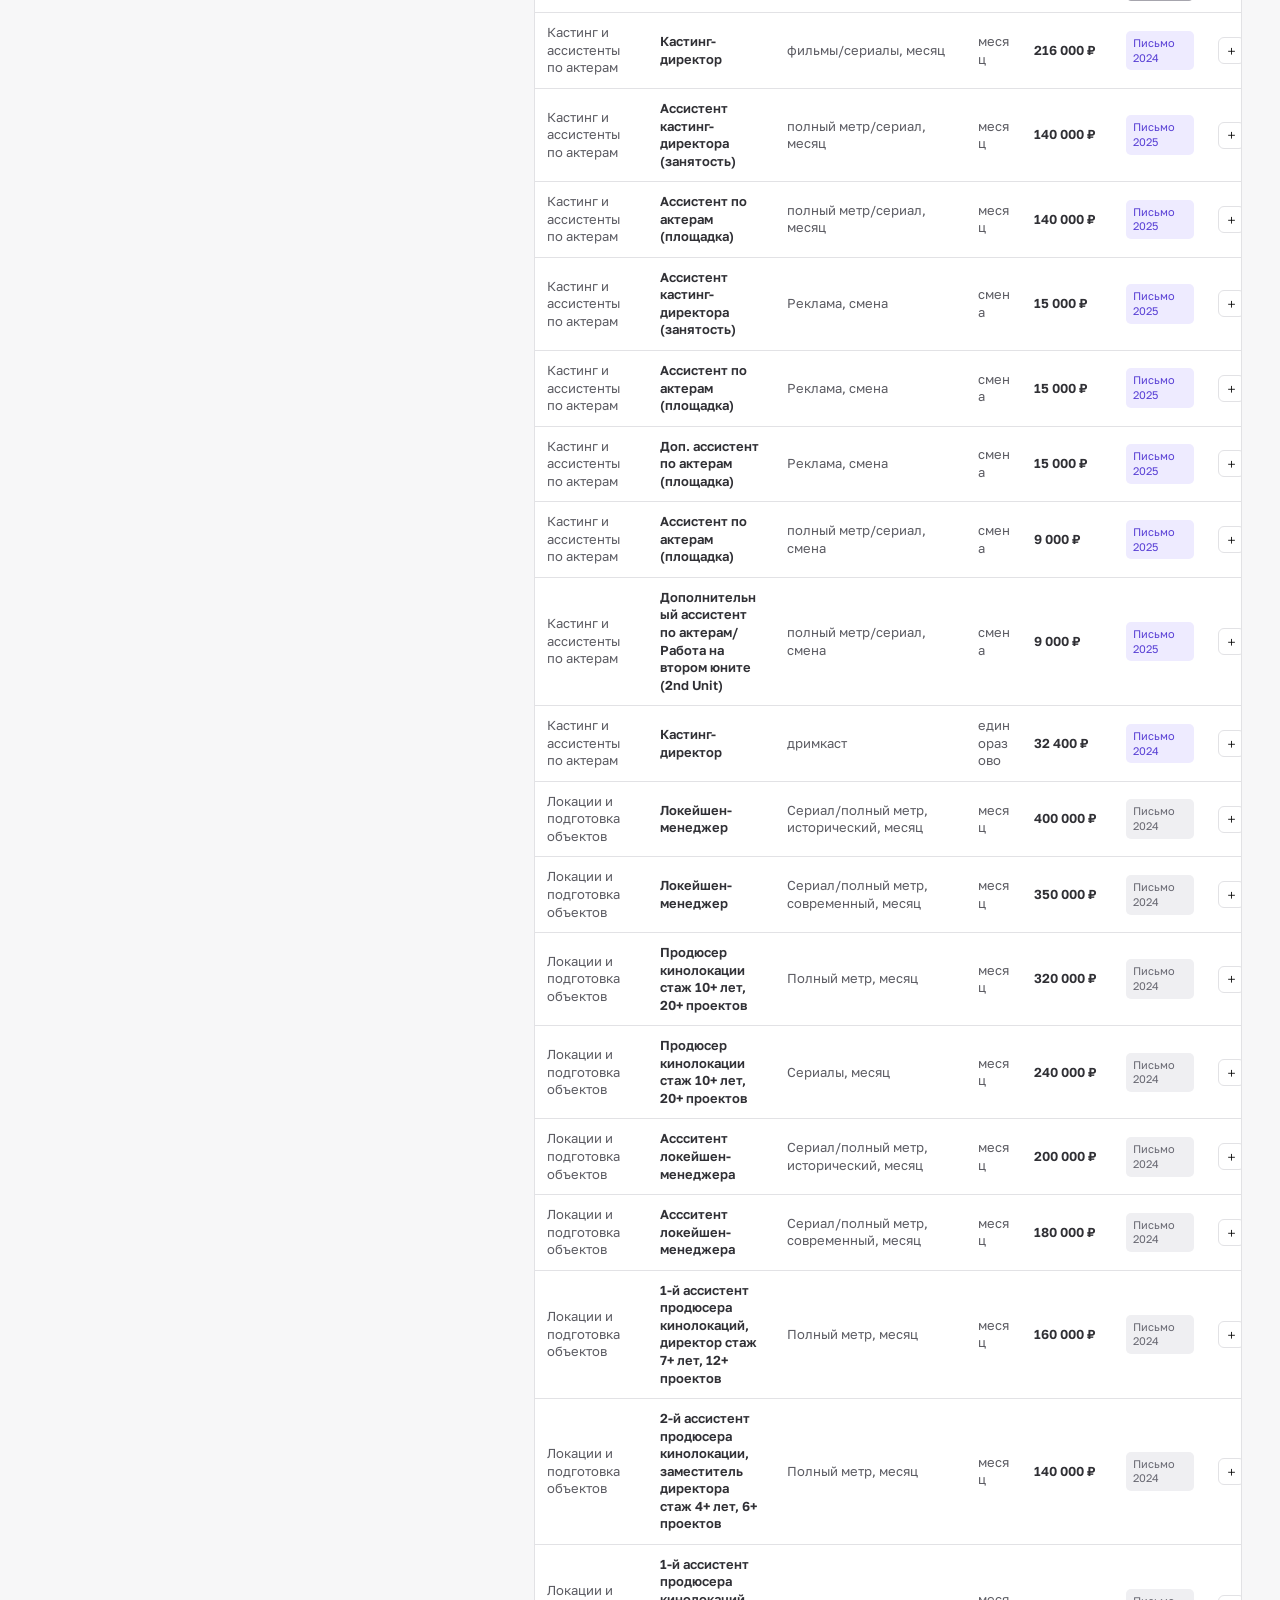
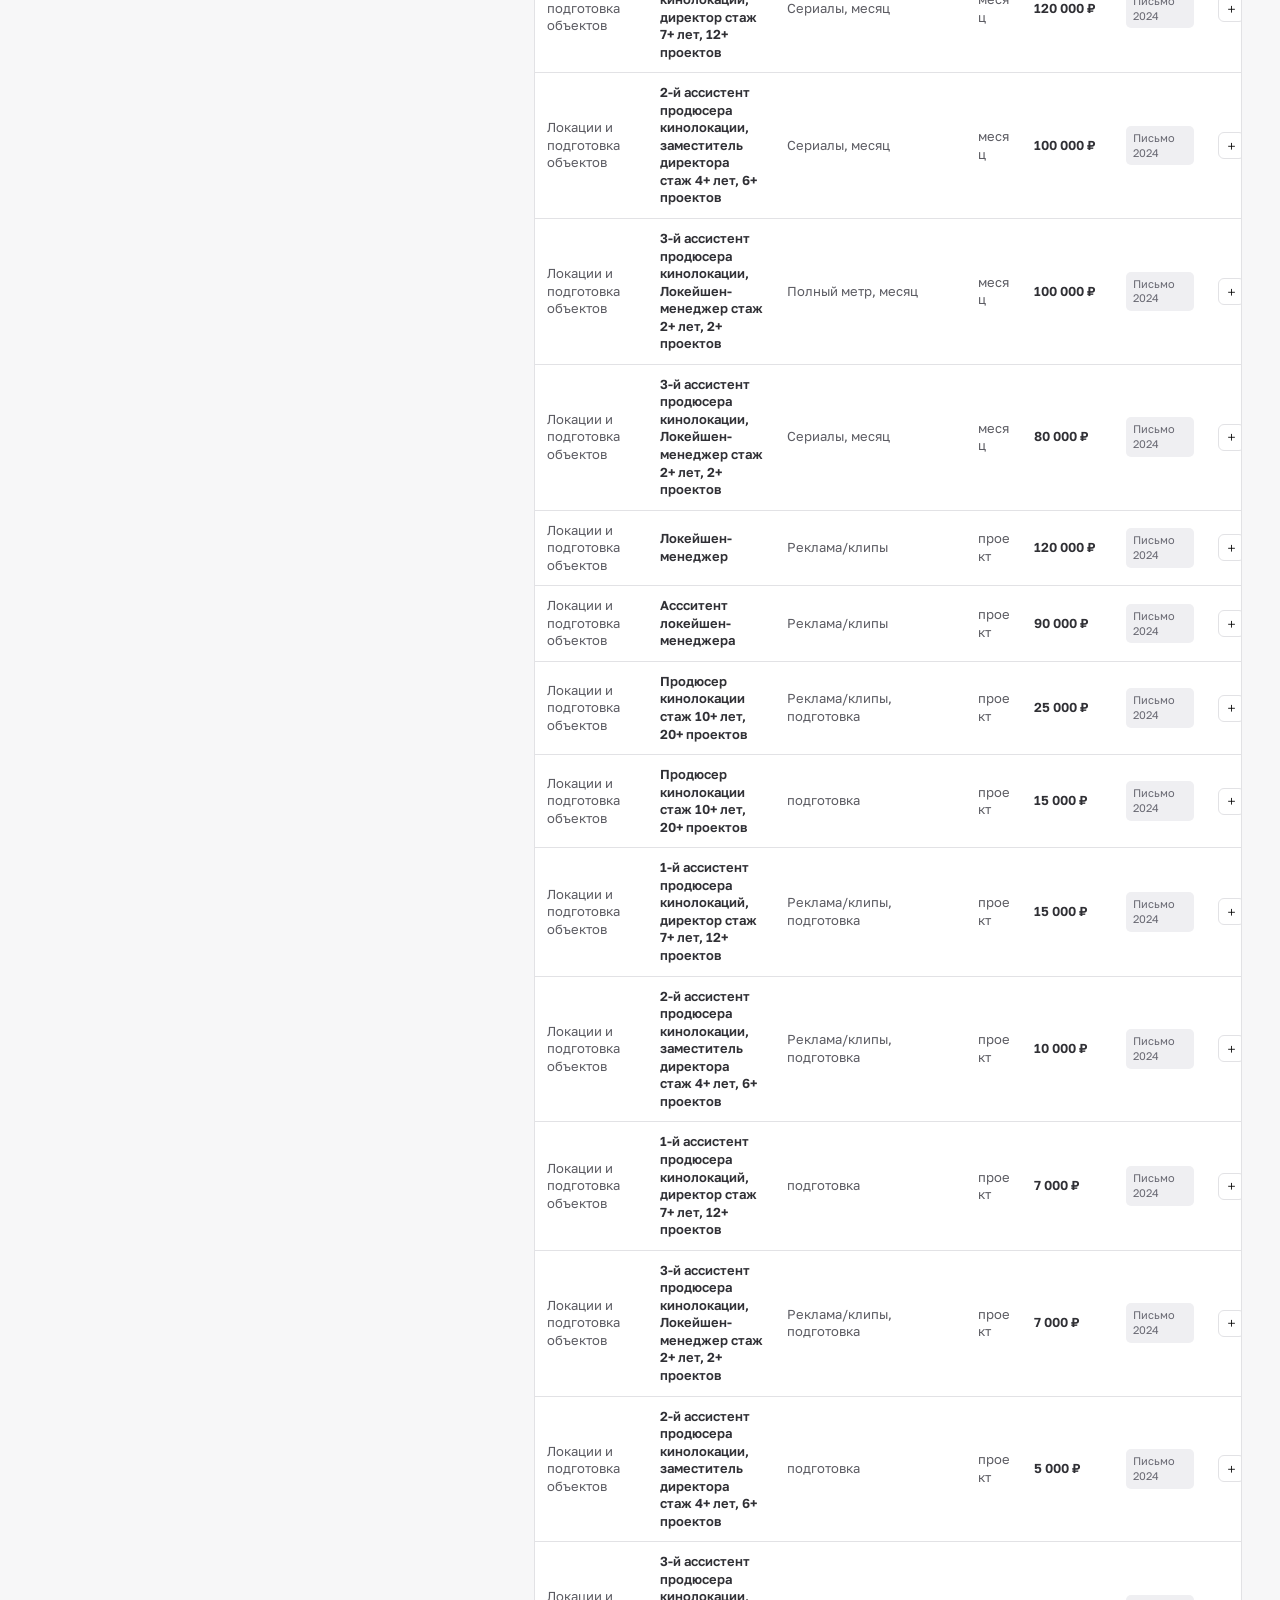
==== commit 7649f811: "Add subtle accessible motion to rate cards and budget updates" ====
--- a/index.html
+++ b/index.html
@@ -21,9 +21,11 @@
   <link rel="preconnect" href="https://fonts.googleapis.com"><link rel="preconnect" href="https://fonts.gstatic.com" crossorigin>
   <link href="https://fonts.googleapis.com/css2?family=Golos+Text:wght@400;500;600&display=swap" rel="stylesheet">
   <link rel="stylesheet" href="app.css?v=20260824-5">
+  <link rel="stylesheet" href="rate-versions.css?v=20261009-2">
   <link rel="stylesheet" href="brand-logo.css?v=20260820-2">
   <link rel="stylesheet" href="typography-tune.css?v=20260820-1">
   <link rel="stylesheet" href="industry-sources.css?v=20260824-5" data-industry-sources-style>
+  <link rel="stylesheet" href="motion.css?v=20261009-1">
 </head>
 <body>
   <div id="app">
@@ -53,17 +55,19 @@
   <dialog class="privacy-dialog" id="privacyDialog"><div class="privacy-content"><div class="privacy-top"><div><h2>Конфиденциальность и cookie</h2><p>Какие данные использует KinoRates и зачем.</p></div><button class="dialog-x" id="privacyClose" aria-label="Закрыть">×</button></div><h3>Статистика посещений</h3><p>С вашего разрешения сайт подключает Яндекс Метрику. Она использует cookie и локальное хранилище браузера, чтобы собирать обезличенную статистику: посещённые разделы, источник перехода, характеристики устройства и действия на сайте. До согласия счётчик не загружается.</p><h3>Рабочая смета</h3><p>Добавленные позиции и параметры сметы сохраняются локально в вашем браузере. KinoRates не получает их и не передаёт на сервер.</p><h3>Обратная связь</h3><p>Если вы добровольно отправляете сообщение, обрабатываются указанные вами email, текст обращения и адрес страницы. Данные используются только для рассмотрения обращения и передаются через FormSubmit.</p><h3>Кому могут передаваться данные</h3><ul><li>ООО «Яндекс» — при разрешённой аналитике;</li><li>FormSubmit — при отправке формы обратной связи;</li><li>GitHub Pages — как техническая площадка размещения сайта.</li></ul><h3>Ваш выбор</h3><p>Вы можете отказаться от аналитики без ограничения функций сайта. Изменить выбор можно через пункт «Конфиденциальность и cookie» в левом меню. Связаться с владельцем сайта: <a href="mailto:snegproduction@gmail.com">snegproduction@gmail.com</a>.</p></div></dialog>
   <script src="production-type-filter.js?v=20260823-1"></script><script src="site-updates-data.js?v=20261002-1"></script><script src="updates.js?v=20260820-30"></script><script src="check-log.js?v=20260822-5"></script><script src="rates-data.js?v=20261002-1"></script><script src="sources-data.js?v=20261002-1"></script><script src="market-data.js?v=20260820-30"></script>
   <script src="vendor/pdfmake.min.js" integrity="sha384-G23ofMOEI98f9UnroUBjDi6Ll55Y5E6bOX4VAMJo0nIbuQRIxzn0g4athUOb58zs"></script><script src="vendor/vfs_fonts.js" integrity="sha384-pv+tpy6KGI5sKXJDf7oGPdvyVNKYXfAmDYpZ3r3PNP0d13PJQ6YMiiAEndd5sU15"></script><script>window.KINORATES_PDF_RUNTIME_READY=!!window.pdfMake?.createPdf;</script>
-  <script src="app.js?v=20261002-1"></script>
+  <script src="rate-versions.js?v=20261009-2"></script>
+  <script src="app.js?v=20261009-3"></script>
   <script src="seo-nav-link.js?v=20260824-11"></script>
   <script src="industry-support-sources.js?v=20260824-6"></script>
   <script src="share-rate-fix.js?v=20260823-1"></script>
-  <script src="budget-ux.js?v=20260824-1" data-budget-ux></script>
+  <script src="budget-ux.js?v=20261009-1" data-budget-ux></script>
   <script src="budget-open-fix.js?v=20260823-1"></script>
   <script src="budget-clear.js?v=20260823-1"></script>
   <script src="budget-header-sync.js?v=20260822-2"></script>
   <script src="contact-telegram.js?v=20260822-1"></script>
-  <script src="mobile-budget-flow.js?v=20260901-1"></script>
-  <script src="mobile-rate-labels.js?v=20260905-2"></script>
+  <script src="mobile-budget-flow.js?v=20261009-1"></script>
+  <script src="mobile-rate-labels.js?v=20261009-1"></script>
   <script src="export-branding.js?v=20260823-2"></script>
+  <script src="motion.js?v=20261009-1"></script>
 </body>
 </html>
--- a/rate-versions.css
+++ b/rate-versions.css
@@ -0,0 +1,17 @@
+.rate-version-badge{display:block;margin-top:5px;color:#6b55a5;font-size:10px;font-weight:500}
+.rate-versions{grid-column:1/-1;border-top:1px solid #e5e4e9;padding:20px 0 0;min-width:0}
+.rate-versions h4{font-size:16px;margin:0 0 8px}.rate-versions>p{max-width:850px;color:#62616b;font-size:12px;line-height:1.6}
+.rate-version-options{display:grid;grid-template-columns:repeat(2,minmax(0,1fr));gap:12px;margin:14px 0}
+.rate-version-option{border:1px solid #dcdbe3;border-radius:8px;padding:16px;background:#fff;color:#45434d;min-width:0}
+.rate-version-option.is-selected{border-color:#7054c7;box-shadow:0 0 0 1px #7054c7;background:#faf9ff}
+.rate-version-option label{display:flex;align-items:flex-start;gap:8px;font-size:12px;font-weight:600;cursor:pointer;line-height:1.5}
+.rate-version-option input{accent-color:#6d4aff;margin:3px 0 0;flex-shrink:0}
+.rate-version-option .version-status{display:block;margin:8px 0;color:#62616b;font-size:11px}
+.rate-version-option strong{display:block;font-size:24px;letter-spacing:-.04em;margin:10px 0}
+.rate-version-option p,.rate-version-option small{display:block;font-size:11px;color:#62616b;line-height:1.65;margin:7px 0;overflow-wrap:anywhere}
+.rate-version-option a{font-size:11px;color:#5840a5}.version-selected-note{padding:10px 12px;border-radius:6px;background:#f1eef9;color:#493d6c;font-size:12px;line-height:1.6}
+.budget-version{margin:12px 0;padding:12px;border:1px solid #e4dfef;background:#faf9fc;border-radius:7px;font-size:11px;line-height:1.65;overflow-wrap:anywhere}
+.budget-version strong,.budget-version span{display:block}.budget-version a{color:#5840a5}.budget-version p{margin:6px 0}.budget-version summary{cursor:pointer}.budget-version .version-edited{color:#92551c}
+@media(max-width:780px){.rate-version-options{grid-template-columns:1fr}.rate-versions{padding-top:16px}.rate-version-option{padding:14px}.rate-version-option strong{font-size:23px}}
+
+.version-selected-note button{display:block;margin-top:10px;max-width:100%;white-space:normal}
--- a/motion.css
+++ b/motion.css
@@ -0,0 +1,16 @@
+/* One motion layer: avoid replaying page entrances after every field edit. */
+.view>*{animation:none}
+.kr-motion-reveal{overflow:hidden;box-sizing:border-box;min-height:0}
+.kr-motion-leaving{pointer-events:none!important;user-select:none}
+.rate-version-option{transition:border-color .18s ease,background-color .18s ease,box-shadow .18s ease}
+button:active:not(:disabled),.button-link:active{transform:translateY(1px)}
+input,select,textarea{transition:border-color .16s ease,box-shadow .16s ease,background-color .16s ease}
+dialog[open]{animation:kr-dialog-enter .2s cubic-bezier(.2,.7,.2,1)}
+dialog[open]::backdrop{animation:kr-backdrop-enter .18s ease}
+.budget-version details[open]>:not(summary){animation:kr-detail-enter .16s ease}
+@keyframes kr-dialog-enter{from{opacity:0;translate:0 8px}to{opacity:1;translate:0 0}}
+@keyframes kr-backdrop-enter{from{opacity:0}to{opacity:1}}
+@keyframes kr-detail-enter{from{opacity:0;translate:0 3px}to{opacity:1;translate:0 0}}
+@media(prefers-reduced-motion:reduce){
+  #app *,#app *::before,#app *::after,.privacy-dialog,.privacy-dialog::backdrop,.cookie-banner{animation:none!important;transition:none!important;scroll-behavior:auto!important}
+}
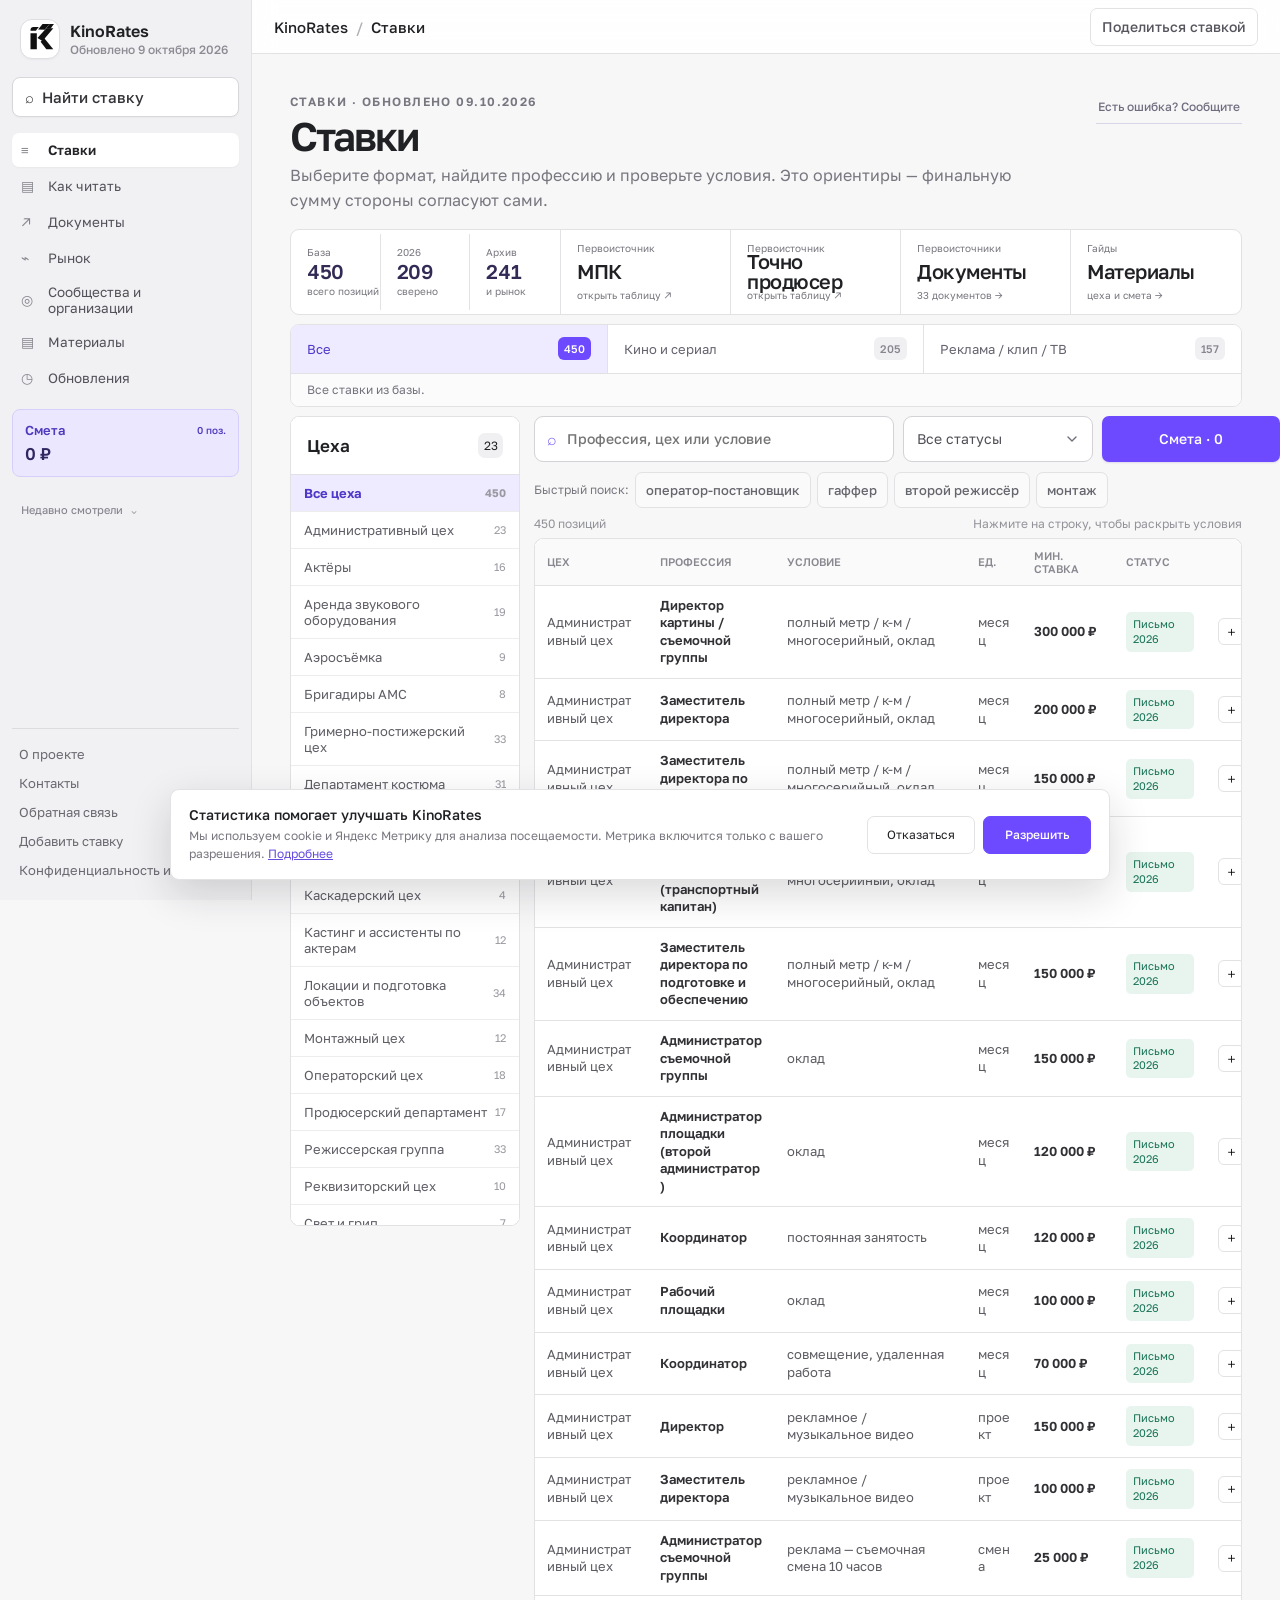
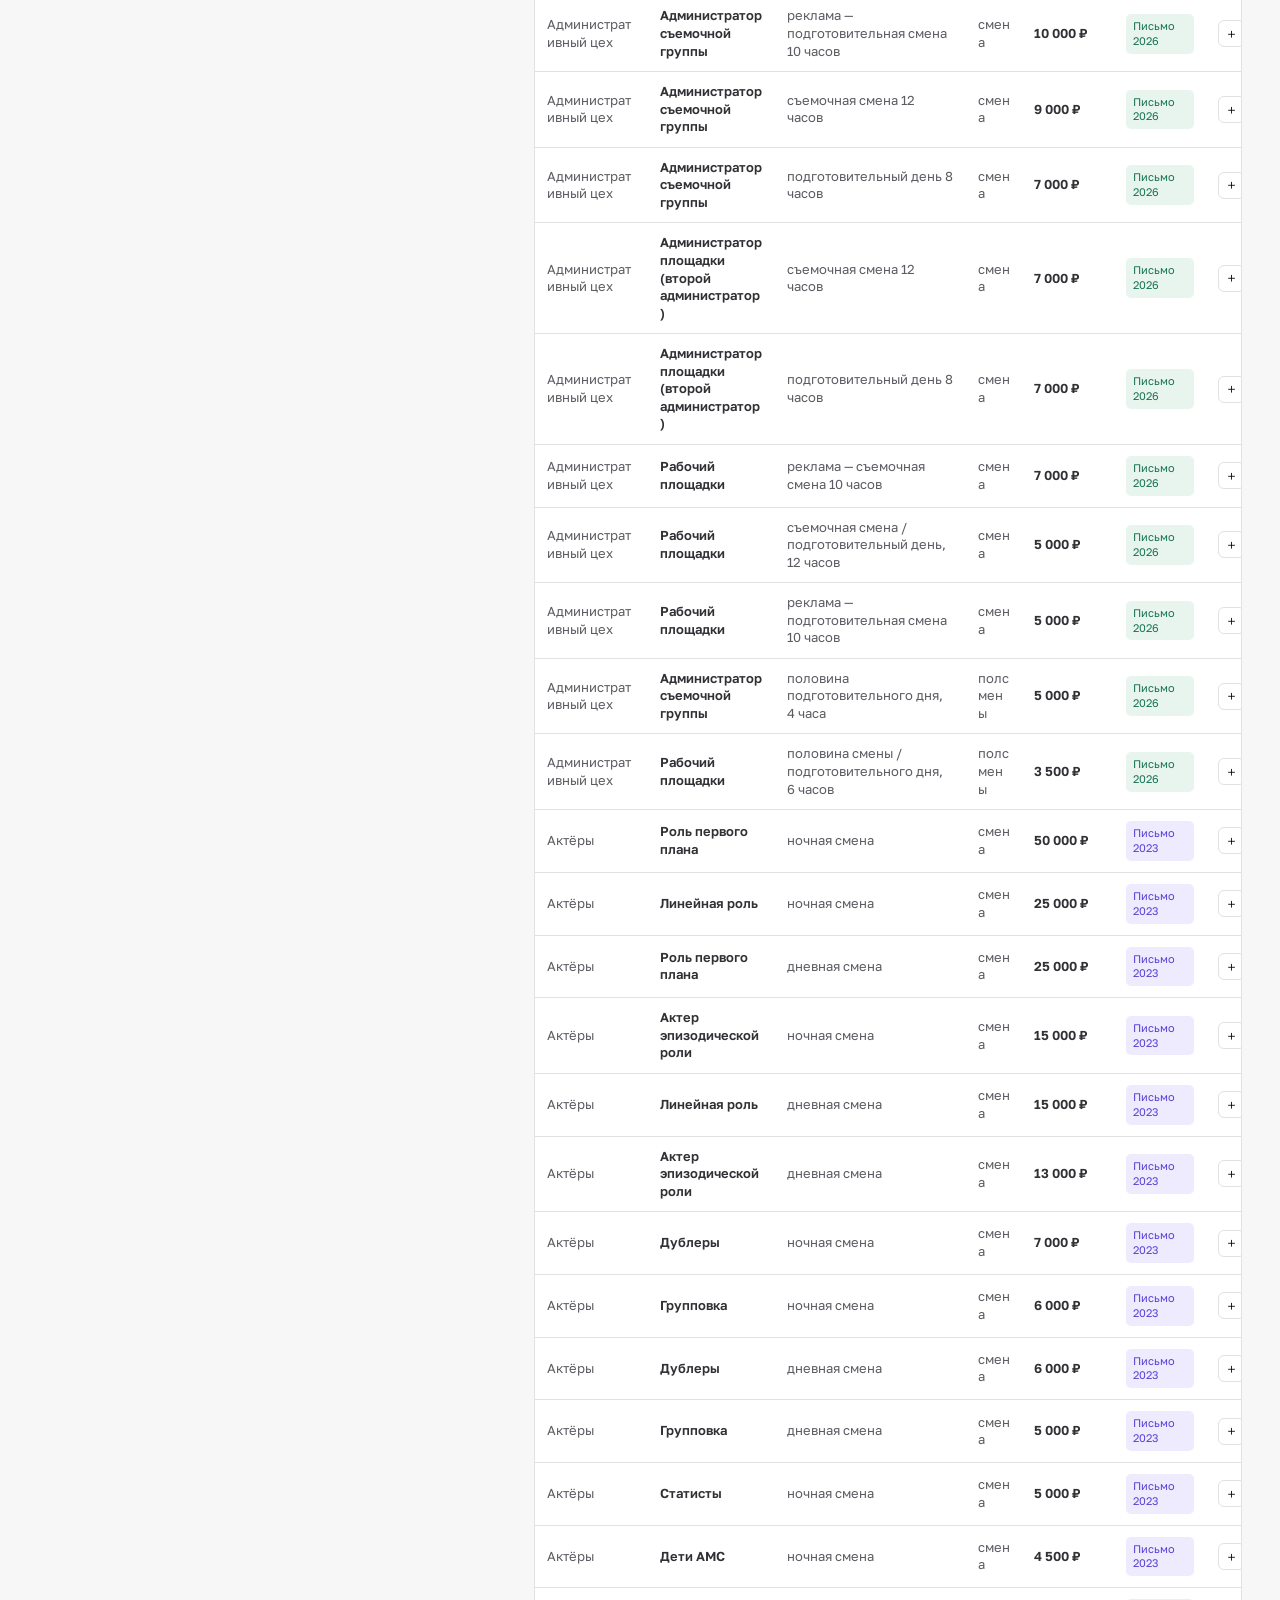
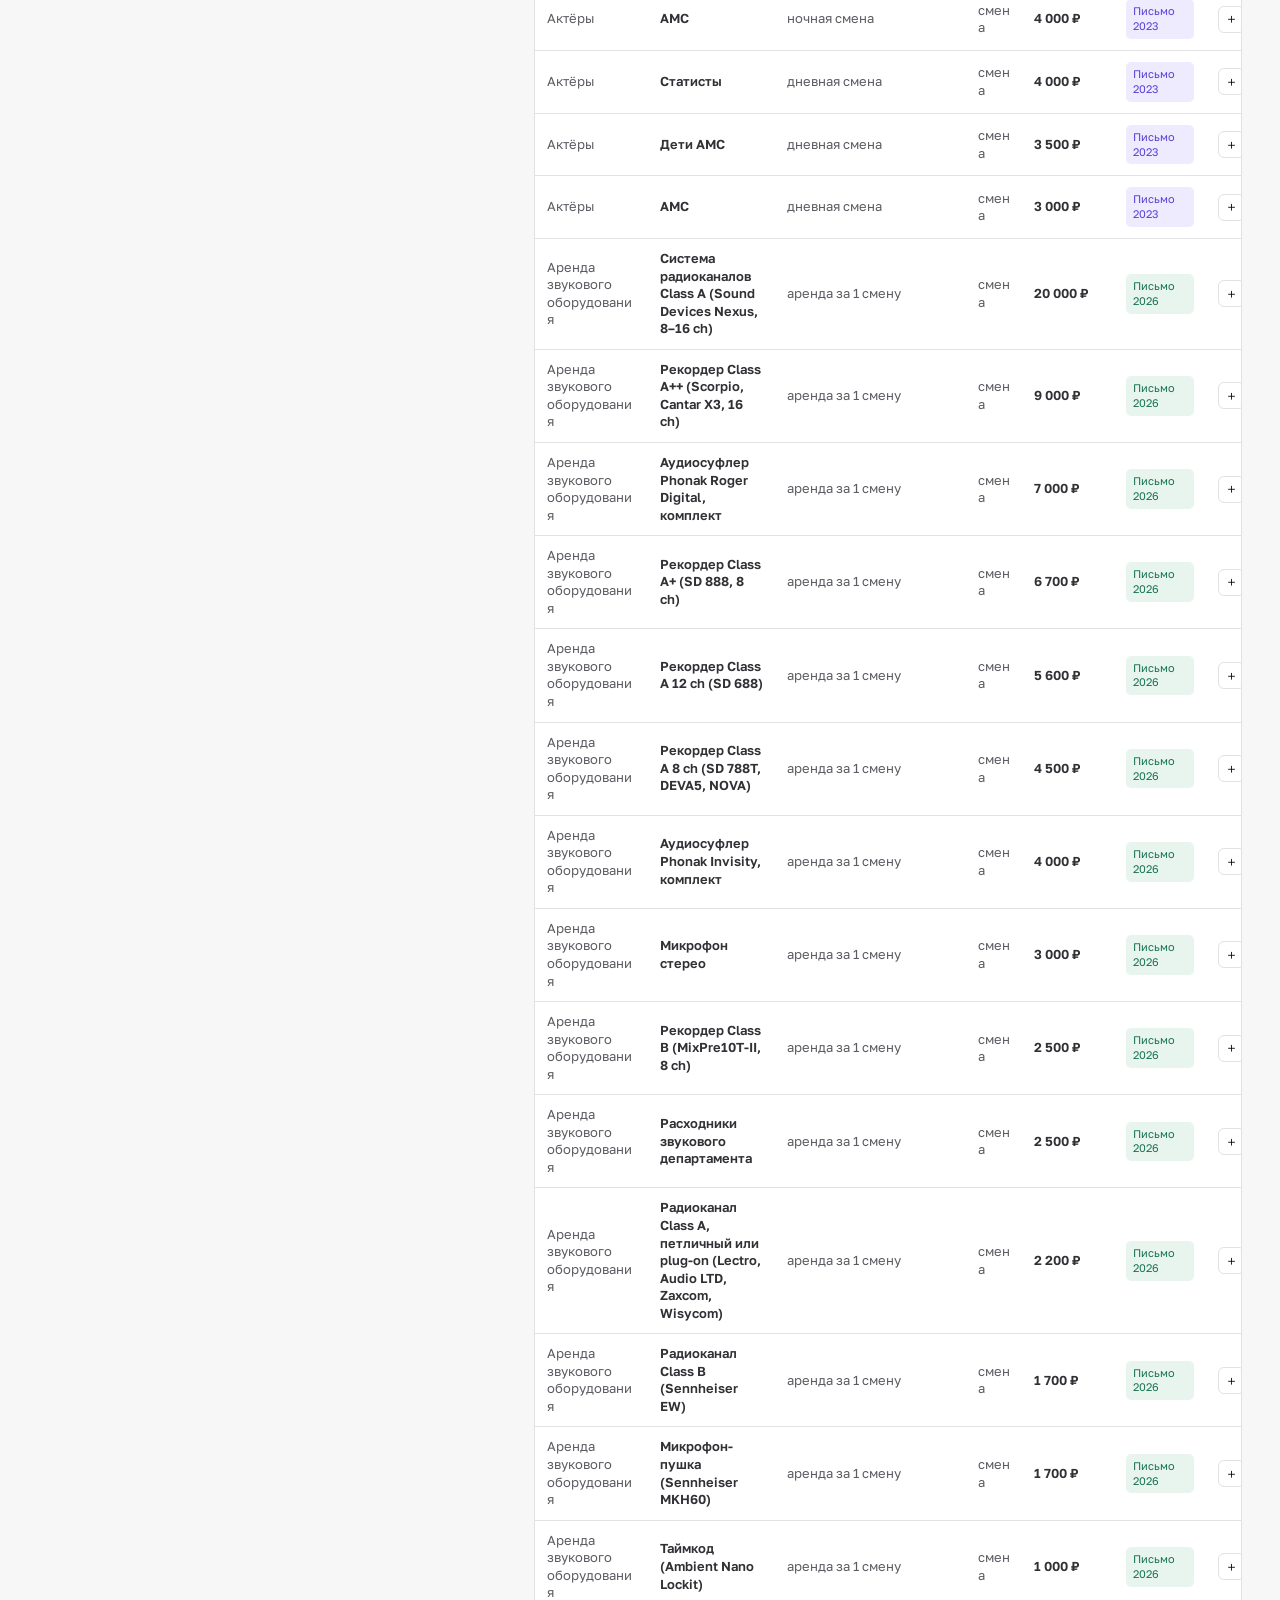
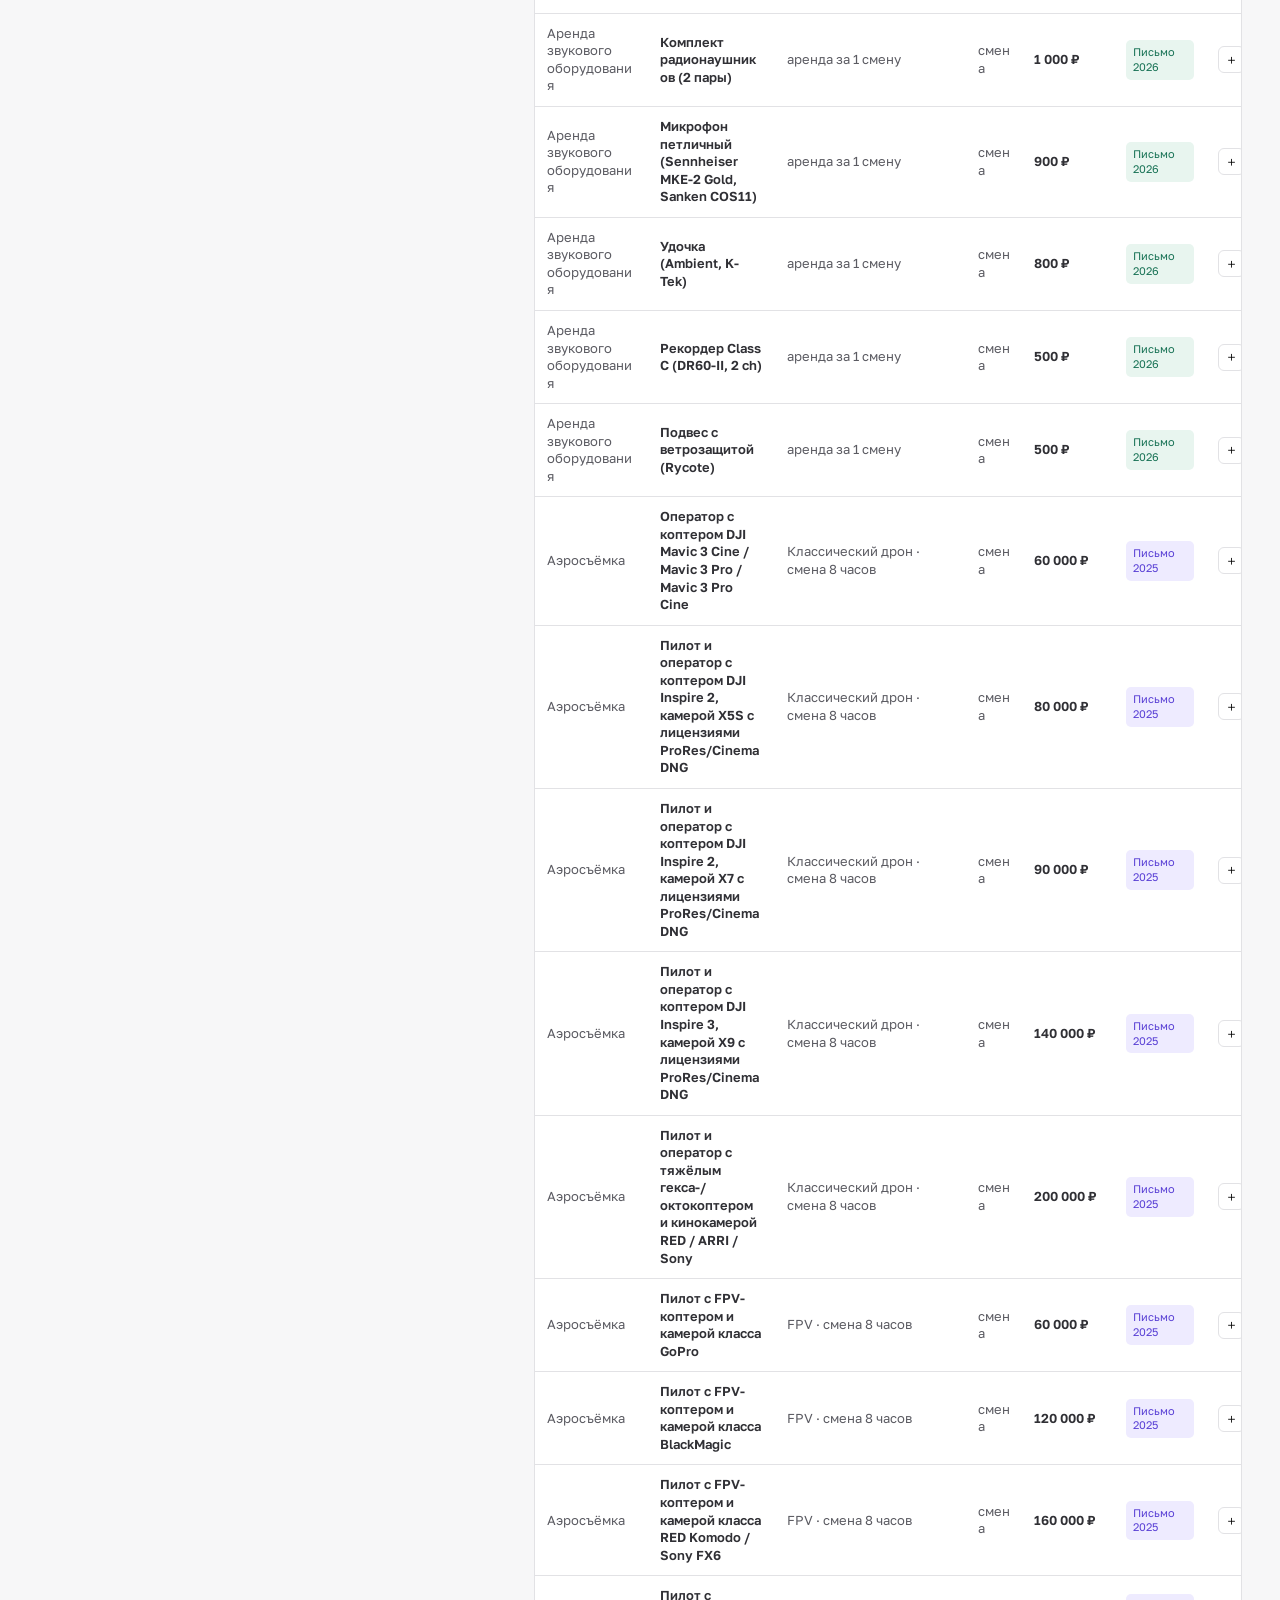
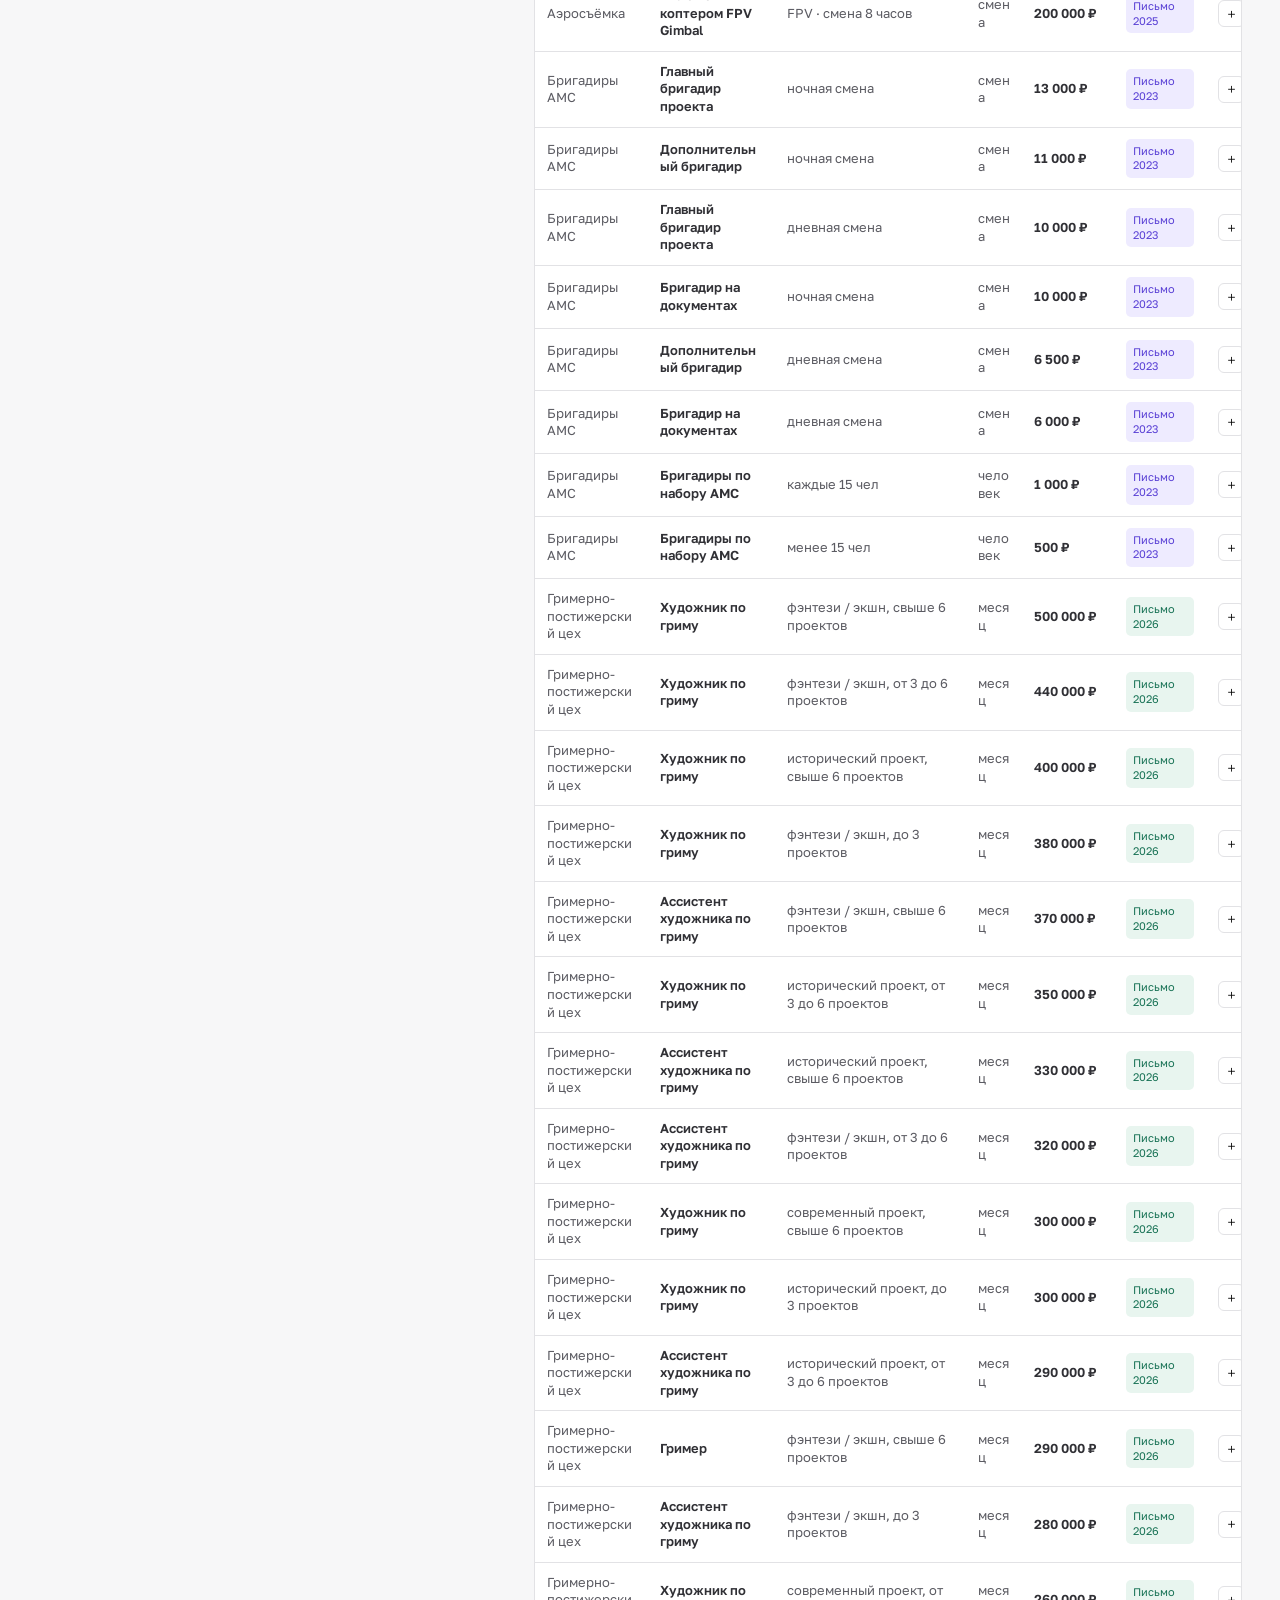
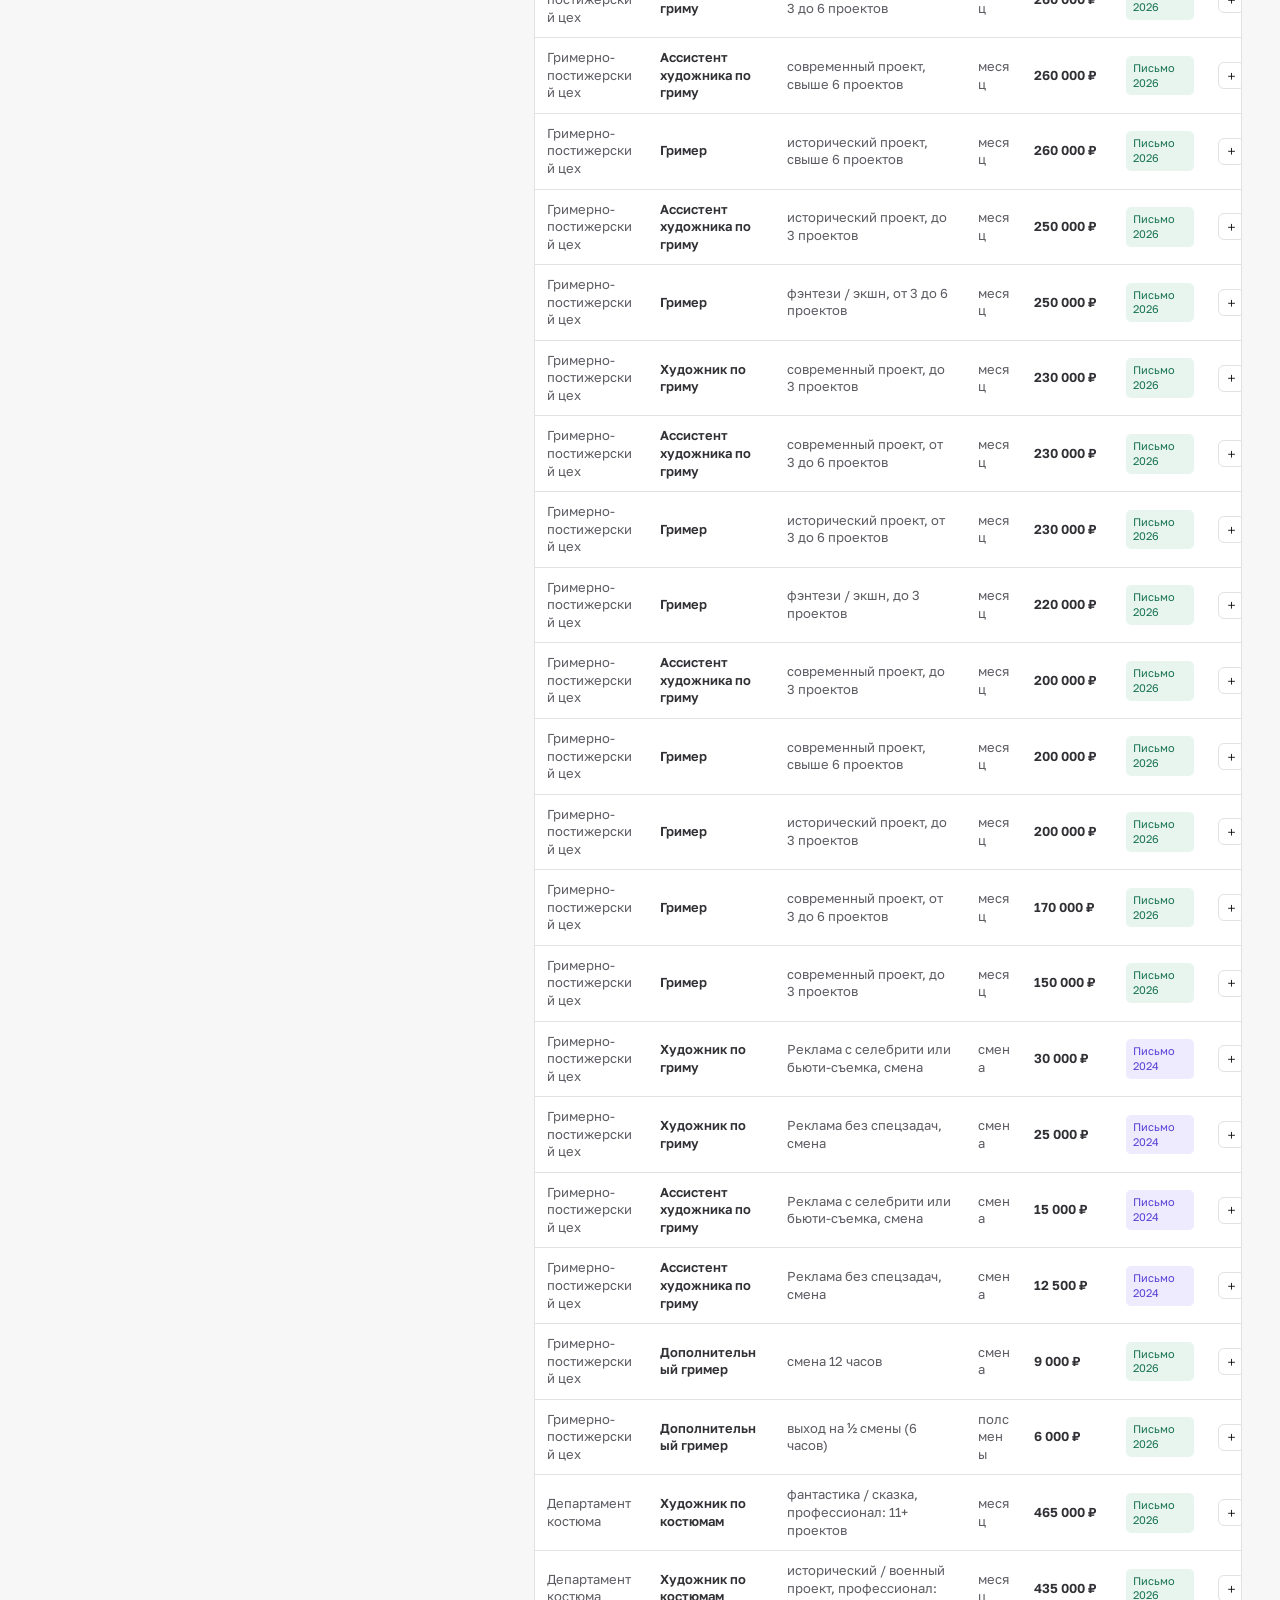
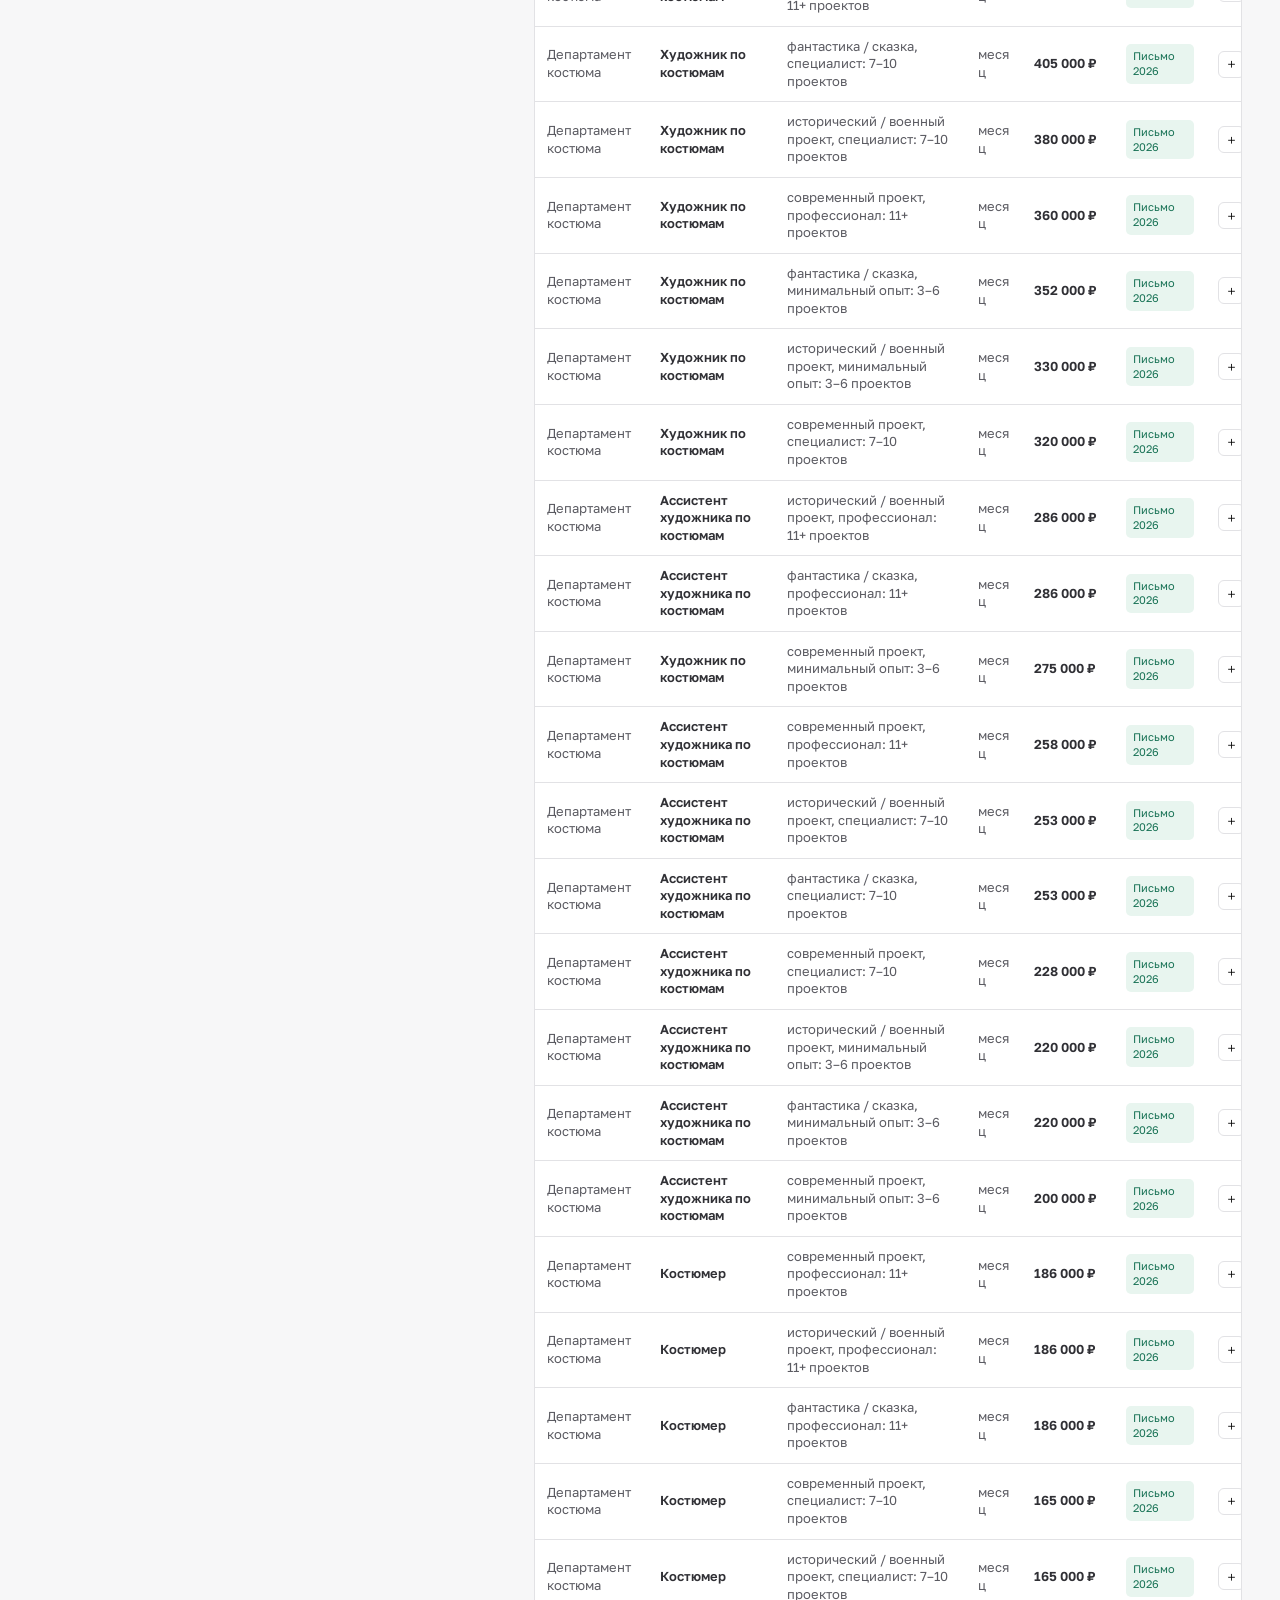
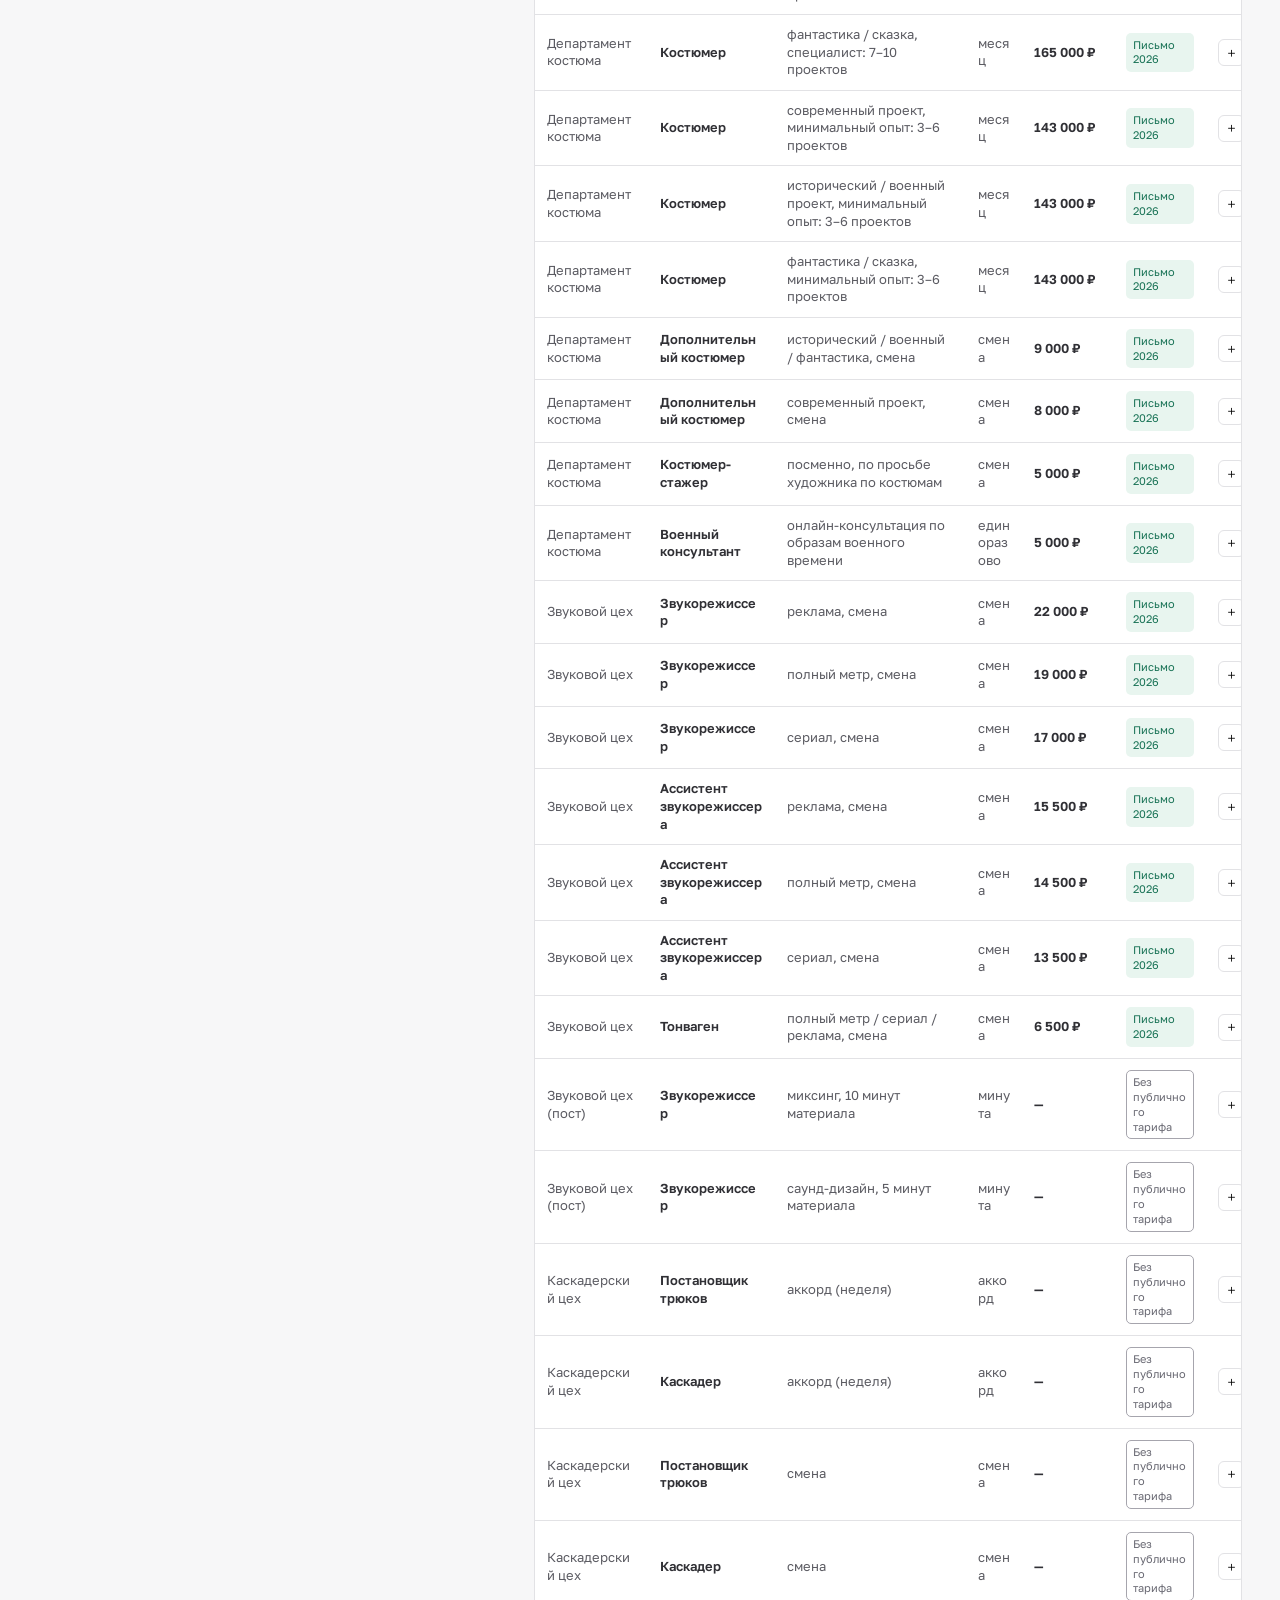
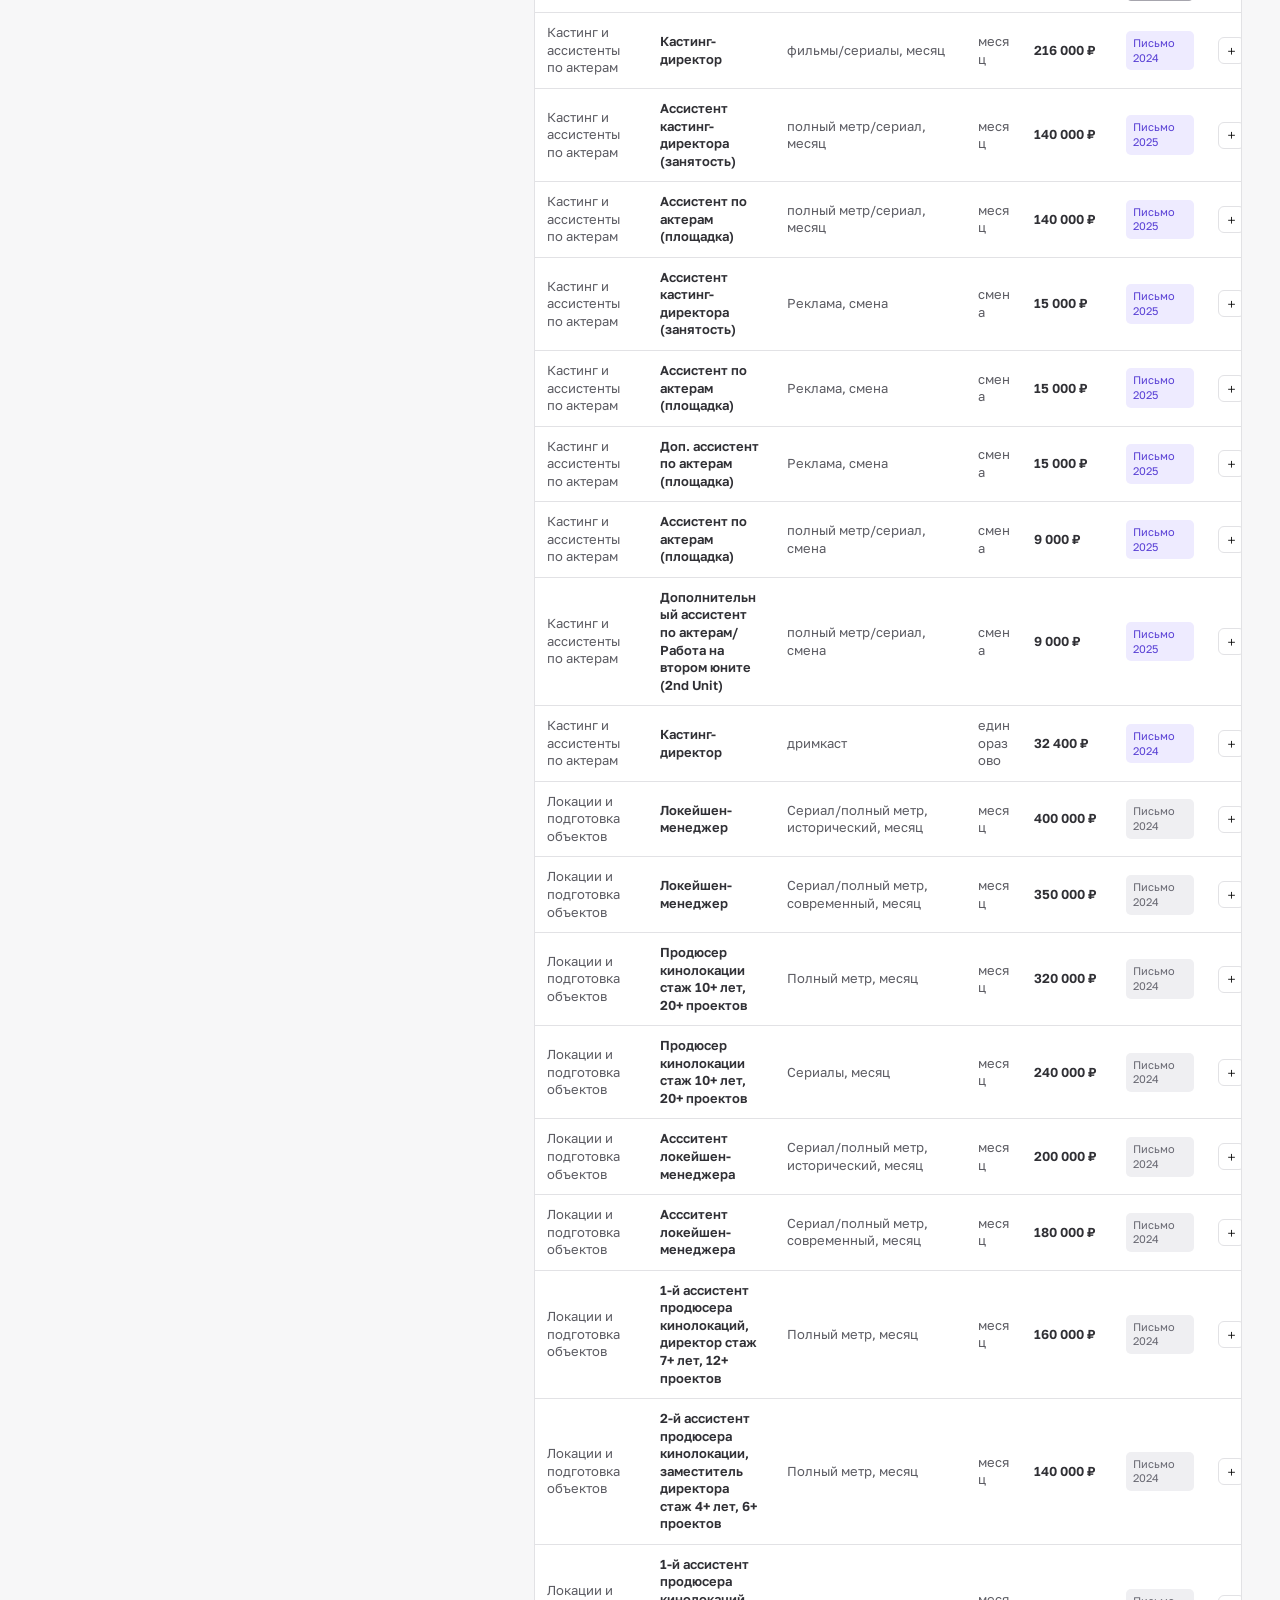
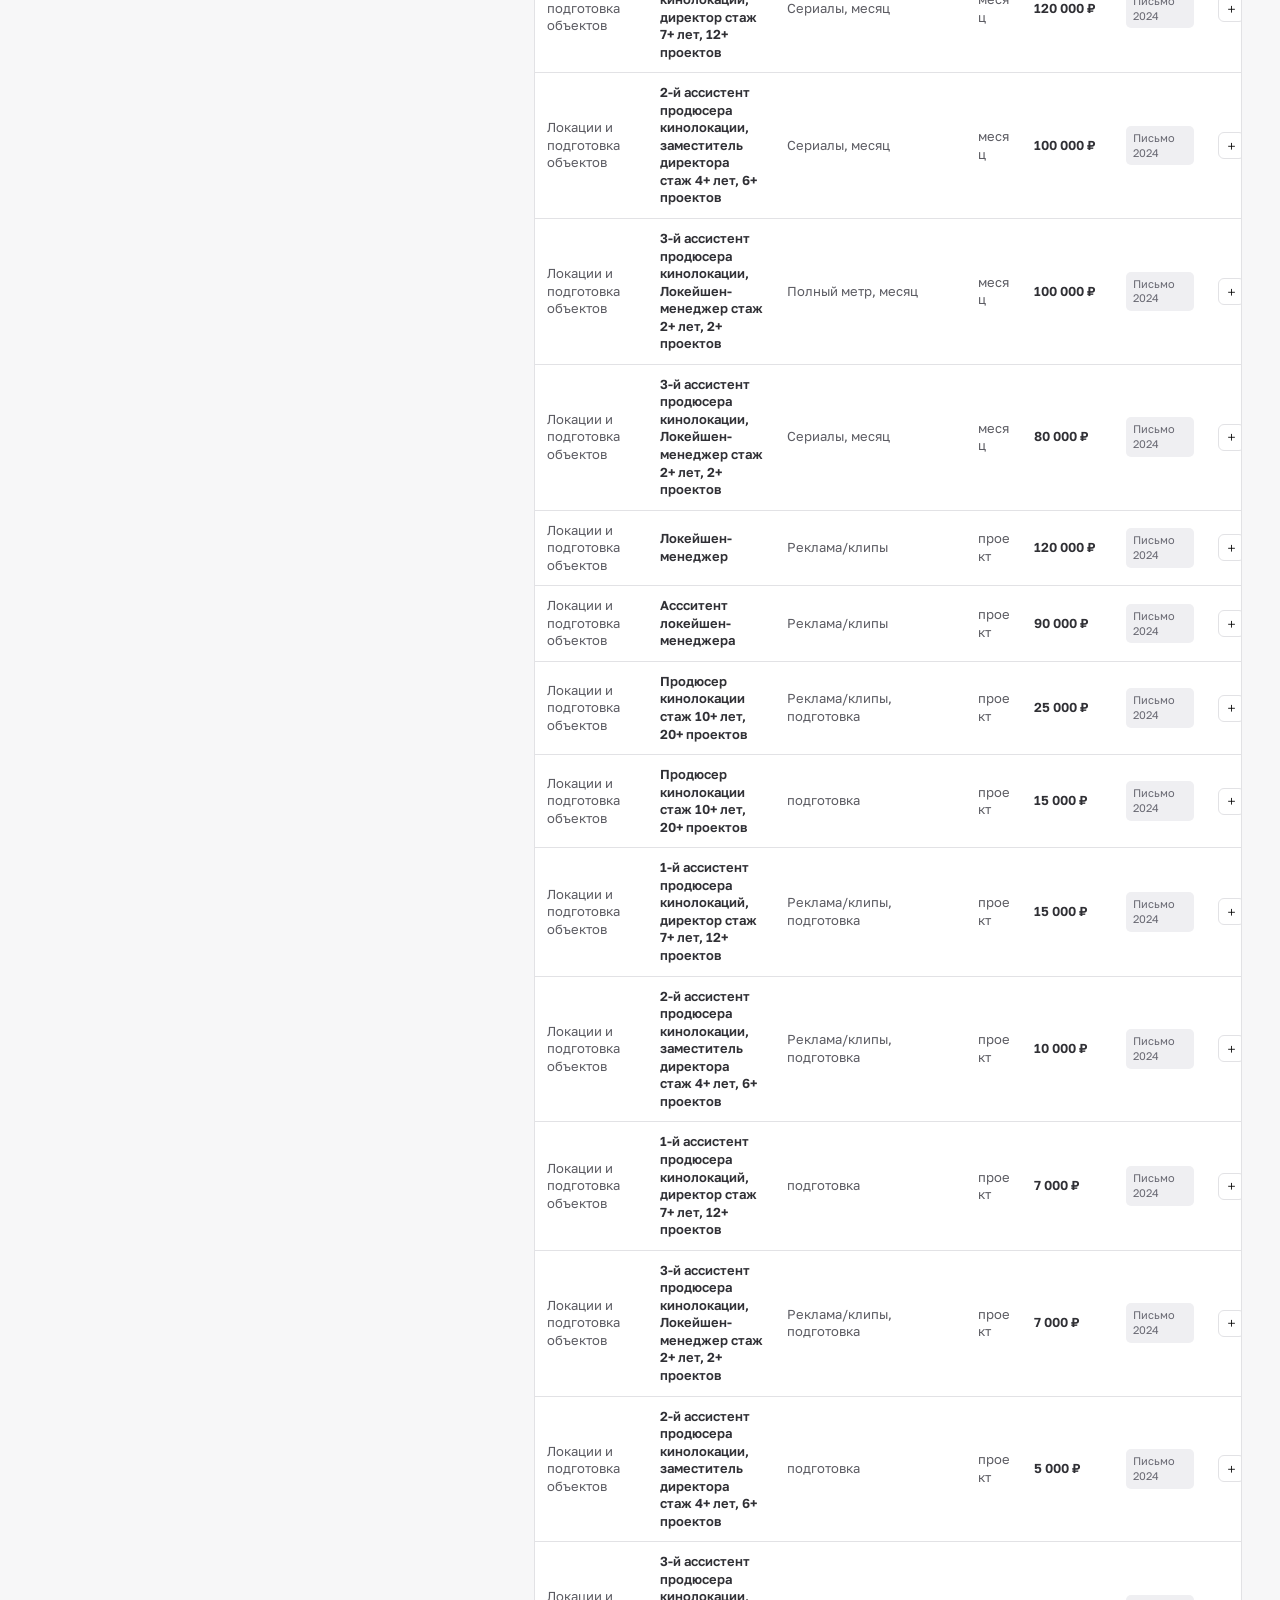
==== commit ad233cab: "Record October 9 releases and refresh visible update dates" ====
--- a/index.html
+++ b/index.html
@@ -17,7 +17,7 @@
   <meta property="og:image:width" content="1200"><meta property="og:image:height" content="630"><meta property="og:image:type" content="image/png"><meta property="og:image:alt" content="KinoRates — ставки для кино, сериалов и рекламы">
   <meta name="twitter:card" content="summary_large_image"><meta name="twitter:title" content="KinoRates — ставки и рабочая смета">
   <meta name="twitter:description" content="Ставки для кино, сериалов и рекламы, первоисточники и рабочая смета — в одном месте."><meta name="twitter:image" content="https://kinorates.ru/og-image-v9.png"><meta name="twitter:image:alt" content="KinoRates — ставки для кино, сериалов и рекламы">
-  <script type="application/ld+json">{"@context":"https://schema.org","@graph":[{"@type":"WebSite","@id":"https://kinorates.ru/#website","url":"https://kinorates.ru/","name":"KinoRates","alternateName":"КиноРейтс","description":"Ставки для кино, сериалов и рекламы, первоисточники и рабочая смета — в одном месте.","inLanguage":"ru-RU"},{"@type":"WebApplication","@id":"https://kinorates.ru/#application","url":"https://kinorates.ru/","name":"KinoRates — ставки и рабочая смета","description":"Ставки для кино, сериалов и рекламы, первоисточники и рабочая смета — в одном месте.","applicationCategory":"BusinessApplication","operatingSystem":"Any","browserRequirements":"Requires JavaScript","inLanguage":"ru-RU","isAccessibleForFree":true,"dateModified":"2026-10-02","offers":{"@type":"Offer","price":"0","priceCurrency":"RUB"},"isPartOf":{"@id":"https://kinorates.ru/#website"}}]}</script>
+  <script type="application/ld+json">{"@context":"https://schema.org","@graph":[{"@type":"WebSite","@id":"https://kinorates.ru/#website","url":"https://kinorates.ru/","name":"KinoRates","alternateName":"КиноРейтс","description":"Ставки для кино, сериалов и рекламы, первоисточники и рабочая смета — в одном месте.","inLanguage":"ru-RU"},{"@type":"WebApplication","@id":"https://kinorates.ru/#application","url":"https://kinorates.ru/","name":"KinoRates — ставки и рабочая смета","description":"Ставки для кино, сериалов и рекламы, первоисточники и рабочая смета — в одном месте.","applicationCategory":"BusinessApplication","operatingSystem":"Any","browserRequirements":"Requires JavaScript","inLanguage":"ru-RU","isAccessibleForFree":true,"dateModified":"2026-10-09","offers":{"@type":"Offer","price":"0","priceCurrency":"RUB"},"isPartOf":{"@id":"https://kinorates.ru/#website"}}]}</script>
   <link rel="preconnect" href="https://fonts.googleapis.com"><link rel="preconnect" href="https://fonts.gstatic.com" crossorigin>
   <link href="https://fonts.googleapis.com/css2?family=Golos+Text:wght@400;500;600&display=swap" rel="stylesheet">
   <link rel="stylesheet" href="app.css?v=20260824-5">
@@ -53,10 +53,10 @@
   </div>
   <div class="cookie-banner" id="cookieBanner" role="dialog" aria-label="Настройки аналитики" aria-live="polite" hidden><div class="cookie-copy"><b>Статистика помогает улучшать KinoRates</b><p>Мы используем cookie и Яндекс Метрику для анализа посещаемости. Метрика включится только с вашего разрешения. <button type="button" data-privacy>Подробнее</button></p></div><div class="cookie-actions"><button type="button" id="cookieReject">Отказаться</button><button class="primary" id="cookieAccept">Разрешить</button></div></div>
   <dialog class="privacy-dialog" id="privacyDialog"><div class="privacy-content"><div class="privacy-top"><div><h2>Конфиденциальность и cookie</h2><p>Какие данные использует KinoRates и зачем.</p></div><button class="dialog-x" id="privacyClose" aria-label="Закрыть">×</button></div><h3>Статистика посещений</h3><p>С вашего разрешения сайт подключает Яндекс Метрику. Она использует cookie и локальное хранилище браузера, чтобы собирать обезличенную статистику: посещённые разделы, источник перехода, характеристики устройства и действия на сайте. До согласия счётчик не загружается.</p><h3>Рабочая смета</h3><p>Добавленные позиции и параметры сметы сохраняются локально в вашем браузере. KinoRates не получает их и не передаёт на сервер.</p><h3>Обратная связь</h3><p>Если вы добровольно отправляете сообщение, обрабатываются указанные вами email, текст обращения и адрес страницы. Данные используются только для рассмотрения обращения и передаются через FormSubmit.</p><h3>Кому могут передаваться данные</h3><ul><li>ООО «Яндекс» — при разрешённой аналитике;</li><li>FormSubmit — при отправке формы обратной связи;</li><li>GitHub Pages — как техническая площадка размещения сайта.</li></ul><h3>Ваш выбор</h3><p>Вы можете отказаться от аналитики без ограничения функций сайта. Изменить выбор можно через пункт «Конфиденциальность и cookie» в левом меню. Связаться с владельцем сайта: <a href="mailto:snegproduction@gmail.com">snegproduction@gmail.com</a>.</p></div></dialog>
-  <script src="production-type-filter.js?v=20260823-1"></script><script src="site-updates-data.js?v=20261002-1"></script><script src="updates.js?v=20260820-30"></script><script src="check-log.js?v=20260822-5"></script><script src="rates-data.js?v=20261002-1"></script><script src="sources-data.js?v=20261002-1"></script><script src="market-data.js?v=20260820-30"></script>
+  <script src="production-type-filter.js?v=20260823-1"></script><script src="site-updates-data.js?v=20261010-1"></script><script src="updates.js?v=20260820-30"></script><script src="check-log.js?v=20260822-5"></script><script src="rates-data.js?v=20261002-1"></script><script src="sources-data.js?v=20261002-1"></script><script src="market-data.js?v=20260820-30"></script>
   <script src="vendor/pdfmake.min.js" integrity="sha384-G23ofMOEI98f9UnroUBjDi6Ll55Y5E6bOX4VAMJo0nIbuQRIxzn0g4athUOb58zs"></script><script src="vendor/vfs_fonts.js" integrity="sha384-pv+tpy6KGI5sKXJDf7oGPdvyVNKYXfAmDYpZ3r3PNP0d13PJQ6YMiiAEndd5sU15"></script><script>window.KINORATES_PDF_RUNTIME_READY=!!window.pdfMake?.createPdf;</script>
   <script src="rate-versions.js?v=20261009-2"></script>
-  <script src="app.js?v=20261009-3"></script>
+  <script src="app.js?v=20261010-1"></script>
   <script src="seo-nav-link.js?v=20260824-11"></script>
   <script src="industry-support-sources.js?v=20260824-6"></script>
   <script src="share-rate-fix.js?v=20260823-1"></script>
